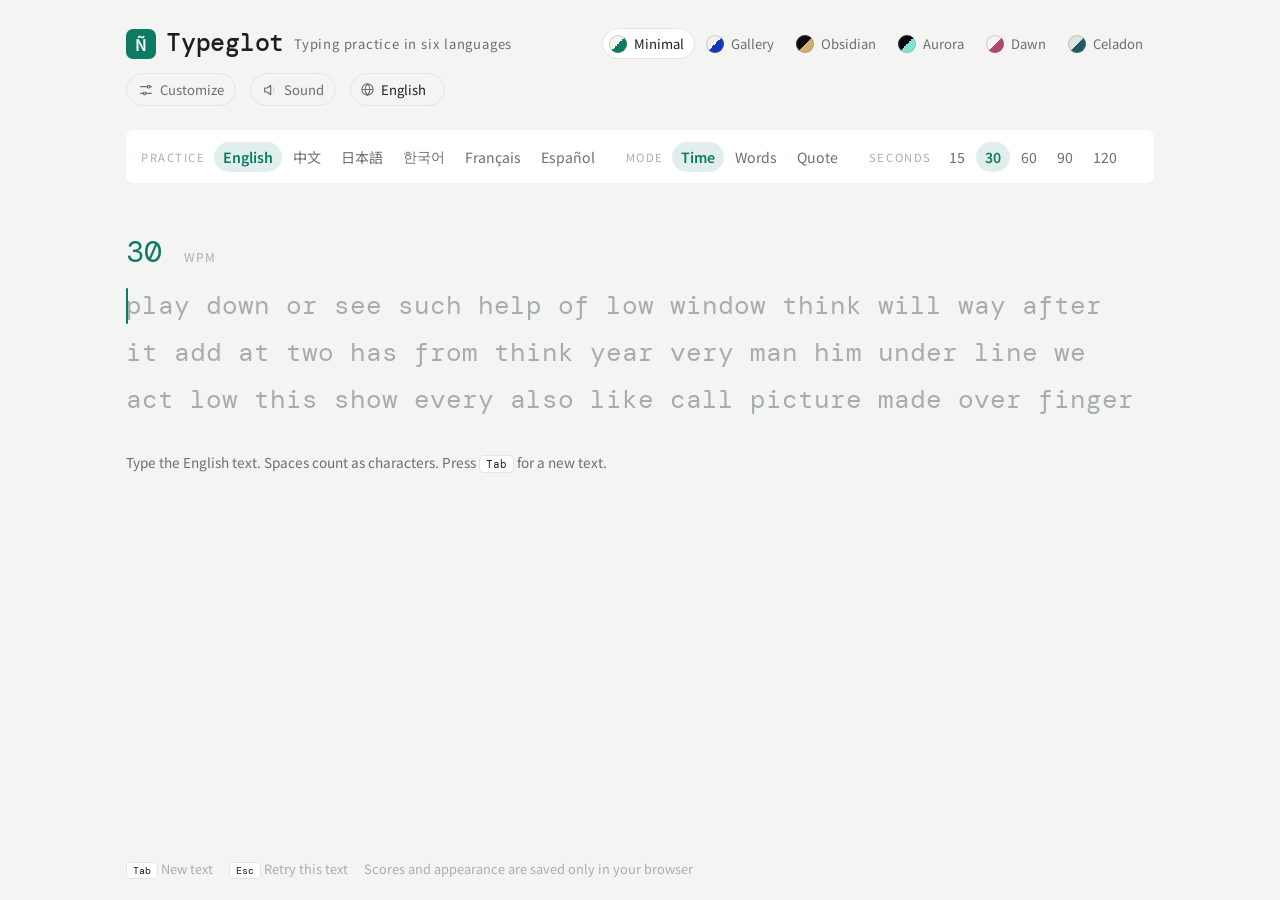
==== site/index.html @ a3495711 "Add files via upload" ====
<!doctype html>
<html lang="en">
<head>
<meta charset="utf-8">
<meta name="viewport" content="width=device-width, initial-scale=1, viewport-fit=cover">
<meta name="description" content="Typeglot: typing practice in English, Chinese (pinyin), Japanese (romaji), Korean (romanization), French and Spanish.">
<link rel="icon" href="data:image/svg+xml,%3Csvg xmlns=%27http://www.w3.org/2000/svg%27 viewBox=%270 0 32 32%27%3E%3Crect width=%2732%27 height=%2732%27 rx=%277%27 fill=%27%230d7a64%27/%3E%3Ctext x=%2716%27 y=%2722%27 font-size=%2718%27 text-anchor=%27middle%27 fill=%27white%27 font-family=%27sans-serif%27%3ET%3C/text%3E%3C/svg%3E">
<title>Typeglot</title>
<link rel="preconnect" href="https://fonts.googleapis.com">
<link rel="preconnect" href="https://fonts.gstatic.com" crossorigin>
<link rel="stylesheet" href="https://fonts.googleapis.com/css2?family=DM+Mono:wght@400;500&family=JetBrains+Mono:wght@400;500&family=IBM+Plex+Mono:wght@400;500&family=Fraunces:ital,opsz,wght@0,9..144,300..600;1,9..144,300..600&family=Instrument+Serif:ital@0;1&family=Cormorant+Garamond:ital,wght@0,400;0,500;0,600;1,400;1,500&family=Manrope:wght@400;500;600;700&family=Noto+Sans+SC:wght@400;500;700&family=Noto+Sans+JP:wght@400;500&family=Noto+Sans+KR:wght@400;500&family=Noto+Serif+SC:wght@400;600&family=Noto+Serif+JP:wght@400&family=Noto+Serif+KR:wght@400&display=swap">
<style>
/* Layout: one centered column — header, config strip, a typing stage of N lines, results replace the stage.
   Six presets (data-style) + a custom layer written as inline tokens on :root. */
:root {
  --bg:#f4f5f3; --surface:#ffffff; --fg:#1b201e; --dim:#a7aeaa; --muted:#68716d;
  --accent:#0d7a64; --accent-ink:#ffffff; --error:#d63b3b; --error-bg:rgba(214,59,59,.13); --line:#e1e4e1;
  --panel:var(--surface); --panel-border:transparent; --panel-blur:0px; --panel-radius:8px;
  --b1:#0d7a64; --b2:#7aa9ff; --b3:#ffb59a;
  --ui-cjk:"Noto Sans SC"; --ui-cjk-serif:"Noto Serif SC";
  --font-ui:var(--ui-cjk), system-ui, -apple-system, "Segoe UI", sans-serif;
  --font-display:"DM Mono", var(--ui-cjk), ui-monospace, monospace;
  --latin:"DM Mono"; --cjk-sc:"Noto Sans SC"; --cjk-jp:"Noto Sans JP"; --cjk-kr:"Noto Sans KR";
  --text-size:1.65rem; --radius:8px; --mark-radius:7px;
}
@media (prefers-color-scheme: dark) {
  :root:not([data-theme="light"]) {
    --bg:#141716; --surface:#1c201f; --fg:#e7ebe9; --dim:#4f5754; --muted:#8d9692;
    --accent:#4ed6b4; --accent-ink:#0f1513; --error:#ff6b6b; --error-bg:rgba(255,107,107,.16); --line:#2a302e;
    --b1:#4ed6b4; color-scheme: dark;
  }
}
:root[data-theme="dark"] {
  --bg:#141716; --surface:#1c201f; --fg:#e7ebe9; --dim:#4f5754; --muted:#8d9692;
  --accent:#4ed6b4; --accent-ink:#0f1513; --error:#ff6b6b; --error-bg:rgba(255,107,107,.16); --line:#2a302e;
  --b1:#4ed6b4; color-scheme: dark;
}

/* 画廊 Gallery — museum wall, editorial serif, Klein blue */
:root[data-style="gallery"] {
  --bg:#f1f1ee; --surface:#ffffff; --fg:#0f0f10; --dim:#bdbdb7; --muted:#6b6b67;
  --accent:#1335b8; --accent-ink:#ffffff; --error:#d23c2c; --error-bg:rgba(210,60,44,.1); --line:#d6d6d0;
  --panel:transparent; --panel-border:transparent; --panel-radius:0;
  --font-ui:"Manrope", var(--ui-cjk), sans-serif;
  --font-display:"Instrument Serif", "Noto Serif SC", serif;
  --latin:"Fraunces"; --cjk-sc:"Noto Serif SC"; --cjk-jp:"Noto Serif JP"; --cjk-kr:"Noto Serif KR";
  --text-size:2rem; --radius:0; --mark-radius:50%; color-scheme:light;
}
/* 曜石 Obsidian — black stone, ivory serif, champagne gold */
:root[data-style="obsidian"] {
  --bg:#0b0b0d; --surface:#141416; --fg:#efe8da; --dim:#4c4840; --muted:#9a9284;
  --accent:#cfae6e; --accent-ink:#0b0b0d; --error:#e2735e; --error-bg:rgba(226,115,94,.15); --line:#26241f;
  --panel:transparent; --panel-border:#26241f; --panel-radius:0;
  --b1:#cfae6e; --b2:#5c4a2a; --b3:#2a2620;
  --font-ui:"Manrope", var(--ui-cjk), sans-serif;
  --font-display:"Cormorant Garamond", "Noto Serif SC", serif;
  --latin:"Cormorant Garamond"; --cjk-sc:"Noto Serif SC"; --cjk-jp:"Noto Serif JP"; --cjk-kr:"Noto Serif KR";
  --text-size:2.25rem; --radius:0; --mark-radius:0; color-scheme:dark;
}
/* 极光 Aurora — night sky, drifting light, frosted glass */
:root[data-style="aurora"] {
  --bg:#060912; --surface:rgba(255,255,255,.05); --fg:#eef1fa; --dim:#3f4862; --muted:#8e98b4;
  --accent:#7fe3d1; --accent-ink:#06121a; --error:#ff7a8a; --error-bg:rgba(255,122,138,.16); --line:rgba(255,255,255,.1);
  --panel:rgba(255,255,255,.045); --panel-border:rgba(255,255,255,.09); --panel-blur:18px; --panel-radius:16px;
  --b1:#1fb5a3; --b2:#5b4fe0; --b3:#b0408a;
  --font-ui:"Manrope", var(--ui-cjk), sans-serif;
  --font-display:"Manrope", "Noto Sans SC", sans-serif;
  --latin:"JetBrains Mono";
  --radius:10px; --mark-radius:10px; color-scheme:dark;
}
/* 晨雾 Dawn — pale morning haze, soft glass, italic serif */
:root[data-style="dawn"] {
  --bg:#f4f2f7; --surface:rgba(255,255,255,.62); --fg:#26212f; --dim:#bdb5c9; --muted:#766e85;
  --accent:#b4466a; --accent-ink:#ffffff; --error:#d1432f; --error-bg:rgba(209,67,47,.12); --line:rgba(38,33,47,.1);
  --panel:rgba(255,255,255,.55); --panel-border:rgba(255,255,255,.8); --panel-blur:20px; --panel-radius:18px;
  --b1:#ffd0bd; --b2:#d9caff; --b3:#c4e4ff;
  --font-ui:"Manrope", var(--ui-cjk), sans-serif;
  --font-display:"Fraunces", "Noto Serif SC", serif;
  --latin:"DM Mono";
  --radius:12px; --mark-radius:50%; color-scheme:light;
}
/* 青瓷 Celadon — glaze green-grey, ink teal, wide-tracked serif */
:root[data-style="celadon"] {
  --bg:#dce5df; --surface:#e7eee9; --fg:#1b2a29; --dim:#98aea6; --muted:#53706a;
  --accent:#1f5961; --accent-ink:#ffffff; --error:#a8432f; --error-bg:rgba(168,67,47,.12); --line:#bdccc4;
  --panel:transparent; --panel-border:#bdccc4; --panel-radius:2px;
  --font-ui:var(--ui-cjk-serif), serif;
  --font-display:var(--ui-cjk-serif), "Noto Serif SC", serif;
  --latin:"IBM Plex Mono"; --cjk-sc:"Noto Serif SC"; --cjk-jp:"Noto Serif JP"; --cjk-kr:"Noto Serif KR";
  --radius:2px; --mark-radius:2px; color-scheme:light;
}

:root[data-ui="ja"] { --ui-cjk:"Noto Sans JP"; --ui-cjk-serif:"Noto Serif JP"; }
:root[data-ui="ko"] { --ui-cjk:"Noto Sans KR"; --ui-cjk-serif:"Noto Serif KR"; }
[hidden] { display:none !important; }
html, body { height:100%; }
body {
  margin:0; background:var(--bg); color:var(--fg); font-family:var(--font-ui); font-size:15px;
  transition:background-color .35s, color .35s;
}
:root[data-style="obsidian"] body { background:radial-gradient(ellipse 80% 50% at 50% -10%, rgba(207,174,110,.13), transparent 70%) var(--bg); }
:root[data-style="celadon"] body { background:radial-gradient(circle at 15% 0%, rgba(255,255,255,.6), transparent 45%) var(--bg); }
button, input, select, textarea { font:inherit; color:inherit; }
:focus-visible { outline:2px solid var(--accent); outline-offset:2px; }

/* ambient layer */
.fx { position:fixed; inset:0; z-index:-1; pointer-events:none; overflow:hidden; }
.fx i { position:absolute; border-radius:50%; filter:blur(90px); opacity:0; transition:opacity .6s; }
.fx .b1 { width:52vmax; height:52vmax; left:-14vmax; top:-22vmax; background:var(--b1); }
.fx .b2 { width:46vmax; height:46vmax; right:-16vmax; top:8vmax; background:var(--b2); }
.fx .b3 { width:40vmax; height:40vmax; left:22vmax; bottom:-26vmax; background:var(--b3); }
:root[data-fx~="blobs"] .fx i { opacity:.42; animation:drift 26s ease-in-out infinite alternate; }
:root[data-fx~="blobs"] .fx .b2 { animation-duration:32s; animation-direction:alternate-reverse; }
:root[data-fx~="blobs"] .fx .b3 { animation-duration:38s; }
:root[data-style="dawn"][data-fx~="blobs"] .fx i { opacity:.75; }
.fx .grain {
  position:absolute; inset:-50%; opacity:0;
  background-image:url("data:image/svg+xml;utf8,<svg xmlns='http://www.w3.org/2000/svg' width='160' height='160'><filter id='n'><feTurbulence type='fractalNoise' baseFrequency='.85' numOctaves='3' stitchTiles='stitch'/><feColorMatrix values='0 0 0 0 .5  0 0 0 0 .5  0 0 0 0 .5  0 0 0 .55 0'/></filter><rect width='100%' height='100%' filter='url(%23n)'/></svg>");
}
:root[data-fx~="grain"] .fx .grain { opacity:.14; }
@keyframes drift { to { transform:translate(8vmax, 6vmax) scale(1.12); } }

.app {
  max-width:1060px; margin:0 auto; min-height:100%;
  display:flex; flex-direction:column; gap:24px;
  padding-block:28px 22px;
  padding-left:max(16px, env(safe-area-inset-left, 0px));
  padding-right:max(16px, env(safe-area-inset-right, 0px));
  box-sizing:border-box;
}

/* header */
.top { display:flex; align-items:center; gap:14px; flex-wrap:wrap; transition:opacity .3s; }
:root[data-style="gallery"] .top { padding-bottom:18px; border-bottom:1px solid var(--fg); }
.brand { display:flex; align-items:center; gap:10px; margin-right:auto; }
.mark {
  display:inline-grid; place-items:center; width:30px; height:30px; font-size:1rem; flex:none;
  background:var(--accent); color:var(--accent-ink); border-radius:var(--mark-radius); font-family:var(--font-ui); font-weight:600;
}
:root[data-style="obsidian"] .mark, :root[data-style="celadon"] .mark { background:transparent; color:var(--accent); border:1px solid var(--accent); }
:root[data-style="aurora"] .mark { background:linear-gradient(135deg, var(--b1), var(--b2)); color:#fff; }
:root[data-style="dawn"] .mark { background:linear-gradient(135deg, #f3a58a, var(--accent)); }
.logo { font-family:var(--font-display); font-size:1.55rem; font-weight:500; letter-spacing:-.01em; line-height:1; }
:root[data-style="gallery"] .logo { font-size:2.2rem; font-style:italic; font-weight:400; letter-spacing:-.02em; }
:root[data-style="obsidian"] .logo { font-size:1.9rem; letter-spacing:.14em; text-transform:uppercase; font-weight:500; }
:root[data-style="aurora"] .logo { font-weight:700; letter-spacing:-.03em; }
:root[data-style="dawn"] .logo { font-size:1.9rem; font-style:italic; font-weight:400; }
:root[data-style="celadon"] .logo { letter-spacing:.22em; font-weight:600; font-size:1.3rem; }
.brand-sub { color:var(--muted); font-size:.82rem; letter-spacing:.06em; }

.styles { display:flex; gap:4px; flex-wrap:wrap; }
.sty {
  display:flex; align-items:center; gap:7px; padding:5px 10px 5px 6px; cursor:pointer;
  background:transparent; border:1px solid transparent; border-radius:999px; color:var(--muted); font-size:.82rem;
}
.sty:hover { color:var(--fg); }
.sty[aria-pressed="true"] { border-color:var(--line); color:var(--fg); background:var(--panel); }
.sw { width:18px; height:18px; border-radius:50%; flex:none; box-shadow:inset 0 0 0 1px rgba(128,128,128,.35); }
.icon-btn {
  display:flex; align-items:center; gap:6px; padding:6px 11px; border:1px solid var(--line);
  background:transparent; border-radius:999px; cursor:pointer; color:var(--muted); font-size:.82rem;
}
.icon-btn:hover { color:var(--fg); }
.icon-btn[aria-pressed="true"] { color:var(--accent); border-color:var(--accent); }
.ui-lang { position:relative; display:flex; align-items:center; }
.ui-lang svg { position:absolute; left:10px; width:15px; height:15px; pointer-events:none; color:var(--muted); fill:none; stroke:currentColor; stroke-width:1.7; }
.ui-lang select {
  appearance:none; -webkit-appearance:none; cursor:pointer; font-size:.82rem; color:var(--fg);
  background:transparent; border:1px solid var(--line); border-radius:999px; padding:6px 12px 6px 30px;
}
.ui-lang select:hover { border-color:var(--accent); }
.ui-lang option { background:var(--bg); color:var(--fg); }
.icon-btn svg { width:16px; height:16px; fill:none; stroke:currentColor; stroke-width:1.8; stroke-linecap:round; stroke-linejoin:round; }

/* config strip */
.config {
  display:flex; flex-wrap:wrap; gap:8px 22px; align-items:center; padding:10px 14px;
  background:var(--panel); border:1px solid var(--panel-border); border-radius:var(--panel-radius);
  -webkit-backdrop-filter:blur(var(--panel-blur)); backdrop-filter:blur(var(--panel-blur));
  transition:opacity .3s;
}
:root[data-style="gallery"] .config { padding:4px 0; }
.grp { display:flex; align-items:center; gap:2px; flex-wrap:wrap; }
.grp-l { color:var(--dim); font-size:.7rem; letter-spacing:.14em; margin-right:6px; text-transform:uppercase; }
.opt {
  background:transparent; border:0; padding:5px 9px; border-radius:999px; cursor:pointer;
  color:var(--muted); font-size:.88rem; transition:color .15s, background-color .15s;
}
.opt:hover { color:var(--fg); }
.opt[aria-pressed="true"] { color:var(--accent); font-weight:600; background:color-mix(in srgb, var(--accent) 12%, transparent); }
:root[data-style="gallery"] .opt[aria-pressed="true"], :root[data-style="obsidian"] .opt[aria-pressed="true"], :root[data-style="celadon"] .opt[aria-pressed="true"] {
  background:transparent; text-decoration:underline; text-decoration-thickness:1.5px; text-underline-offset:6px;
}
.opt.tog::before { content:"○ "; }
.opt.tog[aria-pressed="true"]::before { content:"● "; }

/* stage */
.stage { position:relative; padding-block:30px 8px; cursor:text; }
.live {
  display:flex; align-items:baseline; gap:18px; min-height:2.2rem; margin-bottom:16px;
  font-family:var(--font-display); font-variant-numeric:tabular-nums;
}
.live-main { font-size:1.9rem; color:var(--accent); line-height:1; }
:root[data-style="gallery"] .live-main, :root[data-style="dawn"] .live-main { font-size:2.6rem; font-style:italic; }
:root[data-style="obsidian"] .live-main { font-size:2.6rem; }
.live-speed { color:var(--muted); font-size:1rem; font-family:var(--font-ui); }
.live-unit { color:var(--dim); font-size:.75rem; margin-left:4px; letter-spacing:.08em; }
.words {
  position:relative; overflow:hidden; font-size:var(--text-size); line-height:1.35;
  font-family:var(--latin), var(--cjk-sc), ui-monospace, monospace;
  transition:filter .25s, opacity .25s;
}
.inner {
  position:relative; display:flex; flex-wrap:wrap; align-items:flex-end; row-gap:.42em;
  transition:transform .22s ease;
}
:root[data-align="center"] .inner { justify-content:center; }
.w { display:inline-flex; flex-direction:column; align-items:flex-start; }
.hint {
  font-size:.56em; line-height:1.35; color:var(--muted); font-family:var(--cjk-sc), sans-serif;
  white-space:nowrap; padding-left:.08em; padding-right:.4em; letter-spacing:.02em;
}
.words[data-lang="ja"] .hint { font-family:var(--cjk-jp), sans-serif; }
.words[data-lang="ko"] .hint { font-family:var(--cjk-kr), sans-serif; }
:root[data-style="obsidian"] .hint { font-size:.46em; }
.cs { display:flex; }
.c { white-space:pre; color:var(--dim); transition:color .07s; }
.c.ok { color:var(--fg); }
.c.bad { color:var(--error); text-decoration:underline; text-decoration-thickness:2px; text-underline-offset:.18em; }
.c.sp.bad { background:var(--error-bg); }
:root[data-style="aurora"] .c.ok { text-shadow:0 0 14px rgba(127,227,209,.25); }

.caret {
  position:absolute; left:0; top:0; width:2px; height:var(--ch, 1.3em); background:var(--accent);
  border-radius:1px; pointer-events:none; z-index:2;
  transition:left .09s cubic-bezier(.3,.7,.4,1), top .09s cubic-bezier(.3,.7,.4,1);
}
:root[data-smooth="off"] .caret { transition:none; }
:root[data-caret="block"] .caret { width:var(--cw, .6em); opacity:.3; border-radius:3px; }
:root[data-caret="underline"] .caret { width:var(--cw, .6em); height:2px; margin-top:calc(var(--ch, 1.3em) - 1px); }
:root[data-caret="none"] .caret { visibility:hidden; }
:root[data-style="aurora"] .caret { box-shadow:0 0 12px var(--accent); }
.caret.idle { animation:blink 1.05s step-end infinite; }
@keyframes blink { 50% { opacity:0; } }

.comp {
  position:absolute; z-index:5; padding:3px 9px; font-size:1rem; white-space:nowrap;
  background:var(--fg); color:var(--bg); border-radius:6px; pointer-events:none; transform:translateY(-100%);
}
#ta {
  position:absolute; left:0; top:0; width:3em; height:1.6em; opacity:0; padding:0; border:0;
  resize:none; overflow:hidden; color:transparent; background:transparent; caret-color:transparent;
  font-size:16px; z-index:-1;
}
.focus-hint {
  position:absolute; inset:0; display:grid; place-items:center; pointer-events:none;
  color:var(--fg); font-size:1rem; letter-spacing:.06em; opacity:0; transition:opacity .2s;
}
.stage:not(.focused) .focus-hint { opacity:1; }
.stage:not(.focused) .words { filter:blur(5px); opacity:.5; }
.stage:not(.focused) .caret { opacity:0; }

.tip { color:var(--muted); font-size:.85rem; margin:0; line-height:1.6; max-width:65ch; }
.tip.warn { color:var(--error); }
kbd {
  font-family:"DM Mono", ui-monospace, monospace; font-size:.78em; padding:1px 6px; border-radius:4px;
  background:var(--surface); border:1px solid var(--line); color:var(--fg);
}

/* results */
.results { display:flex; flex-direction:column; gap:24px; padding-block:6px; }
.res-head { display:flex; flex-wrap:wrap; gap:14px 48px; align-items:flex-end; }
.big { display:flex; flex-direction:column; gap:4px; }
.big .lbl { color:var(--muted); font-size:.74rem; letter-spacing:.14em; text-transform:uppercase; }
.big .num { font-family:var(--font-display); font-size:3.8rem; line-height:1; color:var(--accent); font-variant-numeric:tabular-nums; }
:root[data-style="gallery"] .big .num, :root[data-style="dawn"] .big .num { font-size:5rem; font-style:italic; font-weight:400; }
:root[data-style="obsidian"] .big .num { font-size:5rem; font-weight:500; }
:root[data-style="aurora"] .big .num { font-weight:700; letter-spacing:-.04em; background:linear-gradient(120deg, var(--accent), #a9a2ff); -webkit-background-clip:text; background-clip:text; color:transparent; }
.big .num.sec { color:var(--fg); background:none; }
.badge { align-self:center; padding:4px 12px; border-radius:999px; font-size:.8rem; background:var(--accent); color:var(--accent-ink); }
.chart { width:100%; overflow-x:auto; }
.chart svg { display:block; width:100%; min-width:420px; height:auto; }
.chart .gl { stroke:var(--line); stroke-width:1; }
.chart .ax { fill:var(--muted); font-size:11px; font-family:"DM Mono", ui-monospace, monospace; }
.chart .l-sp { fill:none; stroke:var(--accent); stroke-width:2.5; stroke-linejoin:round; stroke-linecap:round; }
.chart .a-sp { fill:var(--accent); opacity:.1; stroke:none; }
.chart .l-raw { fill:none; stroke:var(--muted); stroke-width:1.5; stroke-dasharray:4 4; opacity:.7; }
.chart .er { fill:var(--error); stroke:var(--bg); stroke-width:1.5; }
.chart .end { fill:var(--accent); stroke:var(--bg); stroke-width:2; }
.legend { display:flex; gap:18px; color:var(--muted); font-size:.78rem; flex-wrap:wrap; margin-top:6px; }
.legend i { display:inline-block; width:14px; height:3px; vertical-align:middle; margin-right:6px; background:var(--accent); }
.legend i.raw { background:repeating-linear-gradient(90deg, var(--muted) 0 4px, transparent 4px 7px); }
.legend i.er { width:8px; height:8px; border-radius:50%; background:var(--error); }
.res-grid { display:grid; grid-template-columns:repeat(auto-fit, minmax(130px, 1fr)); gap:16px; margin:0; }
.res-grid div { display:flex; flex-direction:column; gap:3px; }
.res-grid dt { color:var(--muted); font-size:.74rem; letter-spacing:.08em; }
.res-grid dd { margin:0; font-family:var(--font-display); font-size:1.45rem; font-variant-numeric:tabular-nums; }
.res-actions { display:flex; gap:10px; flex-wrap:wrap; }
.btn {
  padding:9px 18px; border-radius:999px; border:1px solid var(--accent); cursor:pointer;
  background:var(--accent); color:var(--accent-ink); font-size:.9rem;
}
:root[data-style="gallery"] .btn, :root[data-style="obsidian"] .btn, :root[data-style="celadon"] .btn { border-radius:0; }
.btn.ghost { background:transparent; color:var(--accent); }

.keys { margin-top:auto; color:var(--dim); font-size:.8rem; display:flex; gap:16px; flex-wrap:wrap; }
body.typing .top, body.typing .config, body.typing .tip:not(.warn), body.typing .keys { opacity:.1; }

/* customizer drawer */
.drawer {
  position:fixed; top:0; right:0; bottom:0; z-index:40; width:min(380px, 100%); box-sizing:border-box;
  background:var(--bg); border-left:1px solid var(--line); box-shadow:-24px 0 60px rgba(0,0,0,.12);
  overflow-y:auto; display:flex; flex-direction:column; gap:22px;
  padding:calc(20px + env(safe-area-inset-top, 0px)) max(20px, env(safe-area-inset-right, 0px)) calc(24px + env(safe-area-inset-bottom, 0px)) 22px;
}
.dr-head { display:flex; align-items:center; justify-content:space-between; gap:12px; }
.dr-head h2 { margin:0; font-family:var(--font-display); font-size:1.35rem; font-weight:500; }
.dr-sec { display:flex; flex-direction:column; gap:10px; }
.dr-sec > h3 { margin:0; font-size:.7rem; letter-spacing:.16em; color:var(--muted); font-weight:600; text-transform:uppercase; }
.row { display:flex; align-items:center; justify-content:space-between; gap:12px; font-size:.88rem; }
.row label, .row > span { color:var(--fg); }
.colors { display:grid; grid-template-columns:repeat(5, 1fr); gap:8px; }
.colors label { display:flex; flex-direction:column; align-items:center; gap:5px; font-size:.72rem; color:var(--muted); cursor:pointer; }
.colors input[type="color"] {
  width:44px; height:44px; padding:0; border:1px solid var(--line); border-radius:50%; background:none; cursor:pointer; overflow:hidden;
}
.colors input[type="color"]::-webkit-color-swatch-wrapper { padding:0; }
.colors input[type="color"]::-webkit-color-swatch { border:0; border-radius:50%; }
.colors input[type="color"]::-moz-color-swatch { border:0; border-radius:50%; }
.seg { display:flex; border:1px solid var(--line); border-radius:999px; padding:2px; gap:2px; flex-wrap:wrap; }
.seg button { border:0; background:transparent; padding:5px 11px; border-radius:999px; cursor:pointer; color:var(--muted); font-size:.8rem; }
.seg button[aria-pressed="true"] { background:var(--accent); color:var(--accent-ink); }
.drawer select, .drawer input[type="text"] {
  background:var(--surface); border:1px solid var(--line); border-radius:8px; padding:7px 10px; font-size:.86rem; min-width:0;
}
.drawer select { max-width:200px; }
.drawer input[type="range"] { accent-color:var(--accent); width:160px; }
.code-row { display:flex; gap:8px; }
.code-row input { flex:1; }
.mini { border:1px solid var(--line); background:transparent; border-radius:8px; padding:7px 12px; cursor:pointer; font-size:.82rem; white-space:nowrap; }
.mini:hover { border-color:var(--accent); color:var(--accent); }
.note { color:var(--muted); font-size:.78rem; line-height:1.55; margin:0; }
.note.ok { color:var(--accent); }
.note.err { color:var(--error); }

@media (max-width:1020px) {
  .brand-sub { display:none; }
}
@media (max-width:640px) {
  :root { --text-size:1.3rem; }
  .icon-btn span { display:none; }
  .app { gap:16px; padding-block:18px; }
  .config { gap:6px 12px; padding:8px 10px; }
  .big .num { font-size:2.8rem !important; }
  .brand-sub { display:none; }
  .sty span.nm { display:none; }
  .drawer { width:100%; border-left:0; }
}
@media (prefers-reduced-motion: reduce) {
  *, *::before, *::after { transition:none !important; animation:none !important; }
}
</style>
</head>
<body>

<div class="fx" aria-hidden="true"><i class="b1"></i><i class="b2"></i><i class="b3"></i><div class="grain"></div></div>
<div class="app">
  <header class="top">
    <div class="brand">
      <span class="mark" id="mark" aria-hidden="true">字</span>
      <span class="logo">Typeglot</span>
      <span class="brand-sub" data-i18n="brandSub"></span>
    </div>
    <div class="styles" id="styles" role="group" data-i18n-aria="stylesLabel"></div>
    <button class="icon-btn" id="customBtn" type="button" aria-expanded="false" data-i18n-title="drTitle">
      <svg viewBox="0 0 24 24"><path d="M4 7h10M18 7h2M4 17h4M12 17h8"/><circle cx="16" cy="7" r="2"/><circle cx="10" cy="17" r="2"/></svg>
      <span data-i18n="custom"></span>
    </button>
    <button class="icon-btn" id="soundBtn" type="button" aria-pressed="false" data-i18n-title="soundTitle">
      <svg viewBox="0 0 24 24"><path d="M4 9v6h4l5 4V5L8 9H4z"/><path id="soundWave" d="M16.5 8.5a5 5 0 0 1 0 7"/></svg>
      <span data-i18n="sound"></span>
    </button>
    <label class="ui-lang" data-i18n-title="uiLang">
      <svg viewBox="0 0 24 24"><circle cx="12" cy="12" r="9"/><path d="M3 12h18M12 3c2.5 2.6 3.8 5.6 3.8 9s-1.3 6.4-3.8 9c-2.5-2.6-3.8-5.6-3.8-9S9.5 5.6 12 3z"/></svg>
      <select id="uiLang" data-i18n-aria="uiLang"></select>
    </label>
  </header>

  <nav class="config" id="config" data-i18n-aria="setupAria"></nav>

  <main class="stage" id="stage">
    <div class="live" aria-live="off">
      <span class="live-main" id="liveMain">30</span>
      <span class="live-speed" id="liveSpeed"></span>
    </div>
    <div class="words" id="words">
      <div class="inner" id="inner"></div>
    </div>
    <div class="comp" id="comp" hidden></div>
    <textarea id="ta" data-i18n-aria="typeHere" autocomplete="off" autocapitalize="off" autocorrect="off" spellcheck="false"></textarea>
    <div class="focus-hint" id="focusHint" data-i18n="focusHint"></div>
  </main>

  <p class="tip" id="tip"></p>

  <section class="results" id="results" hidden data-i18n-aria="resultsAria">
    <div class="res-head">
      <div class="big"><span class="lbl" id="rUnit">WPM</span><span class="num" id="rSpeed">0</span></div>
      <div class="big"><span class="lbl" data-i18n="accuracy"></span><span class="num sec" id="rAcc">0%</span></div>
      <span class="badge" id="rBadge" hidden data-i18n="newRecord"></span>
    </div>
    <div>
      <div class="chart" id="chart"></div>
      <div class="legend"><span><i></i><span data-i18n="lgSpeed"></span></span><span><i class="raw"></i><span data-i18n="lgRaw"></span></span><span><i class="er"></i><span data-i18n="lgErr"></span></span></div>
    </div>
    <dl class="res-grid">
      <div><dt data-i18n="raw"></dt><dd id="rRaw">0</dd></div>
      <div id="rScriptWrap" hidden><dt data-i18n="script"></dt><dd id="rScript">0</dd></div>
      <div><dt data-i18n="chars"></dt><dd id="rChars">0 / 0</dd></div>
      <div><dt data-i18n="cons"></dt><dd id="rCons">0%</dd></div>
      <div><dt data-i18n="timeUsed"></dt><dd id="rTime">0s</dd></div>
      <div><dt data-i18n="best"></dt><dd id="rBest">—</dd></div>
      <div><dt data-i18n="setup"></dt><dd id="rCfg" style="font-size:1rem">—</dd></div>
    </dl>
    <div class="res-actions">
      <button class="btn" id="nextBtn" type="button" data-i18n="next"></button>
      <button class="btn ghost" id="againBtn" type="button" data-i18n="again"></button>
    </div>
  </section>

  <footer class="keys">
    <span><kbd>Tab</kbd> <span data-i18n="next"></span></span>
    <span><kbd>Esc</kbd> <span data-i18n="again"></span></span>
    <span data-i18n="local"></span>
  </footer>
</div>

<aside class="drawer" id="drawer" hidden data-i18n-aria="drTitle">
  <div class="dr-head">
    <h2 data-i18n="drTitle"></h2>
    <button class="mini" id="drClose" type="button" data-i18n="done"></button>
  </div>
  <p class="note" data-i18n="drNote"></p>

  <div class="dr-sec">
    <h3 data-i18n="start"></h3>
    <div class="row"><label for="cBase" data-i18n="basePreset"></label><select id="cBase"></select></div>
  </div>

  <div class="dr-sec">
    <h3 data-i18n="colors"></h3>
    <div class="colors">
      <label><span data-i18n="colBg"></span><input type="color" id="col-bg"></label>
      <label><span data-i18n="colFg"></span><input type="color" id="col-fg"></label>
      <label><span data-i18n="colDim"></span><input type="color" id="col-dim"></label>
      <label><span data-i18n="colAccent"></span><input type="color" id="col-accent"></label>
      <label><span data-i18n="colError"></span><input type="color" id="col-error"></label>
    </div>
  </div>

  <div class="dr-sec">
    <h3 data-i18n="text"></h3>
    <div class="row"><label for="cFont" data-i18n="font"></label><select id="cFont"></select></div>
    <div class="row"><label for="cSize"><span data-i18n="size"></span> <span id="cSizeV"></span></label><input type="range" id="cSize" min="18" max="48" step="1"></div>
    <div class="row"><span data-i18n="align"></span><div class="seg" id="cAlign"></div></div>
    <div class="row"><span data-i18n="lines"></span><div class="seg" id="cLines"></div></div>
  </div>

  <div class="dr-sec">
    <h3 data-i18n="caret"></h3>
    <div class="row"><span data-i18n="shape"></span><div class="seg" id="cCaret"></div></div>
    <div class="row"><span data-i18n="smooth"></span><div class="seg" id="cSmooth"></div></div>
  </div>

  <div class="dr-sec">
    <h3 data-i18n="ambience"></h3>
    <div class="row"><span data-i18n="fx"></span><div class="seg" id="cFx"></div></div>
  </div>

  <div class="dr-sec">
    <h3 data-i18n="share"></h3>
    <div class="code-row"><input type="text" id="cCode" readonly data-i18n-aria="share"><button class="mini" id="cCopy" type="button" data-i18n="copy"></button></div>
    <div class="code-row"><input type="text" id="cImport" data-i18n-ph="importPh" data-i18n-aria="importPh"><button class="mini" id="cApply" type="button" data-i18n="import"></button></div>
    <p class="note" id="cMsg"></p>
  </div>

  <div class="dr-sec">
    <button class="mini" id="cReset" type="button" data-i18n="reset"></button>
  </div>
</aside>

<script>
(() => {
'use strict';
const $ = s => document.querySelector(s);
const store = {
  get(k, d) { try { const v = localStorage.getItem(k); return v ? JSON.parse(v) : d; } catch (e) { return d; } },
  set(k, v) { try { localStorage.setItem(k, JSON.stringify(v)); } catch (e) {} }
};

/* ---------------- word & sentence data ---------------- */
const EN = "the be of and a to in have it you that he was for on are with as his they at one this from or had by not but what some we can out other were all there when up use your how said an each she which do their time if will way about many then them write would like so these her long make thing see him two has look more day could go come did number sound no most people my over know water than call first who may down side been now find any new work part take get place made live where after back little only round man year came show every good me give our under name very through just form sentence great think say help low line differ turn cause much mean before move right boy old too same tell does set three want air well also play small end put home read hand port large spell add even land here must big high such follow act why ask men change went light kind off need house picture try us again animal point mother world near build self earth father keyboard finger quiet river window garden".split(' ');
const EN_Q = [
  "The quick brown fox jumps over the lazy dog.",
  "A journey of a thousand miles begins with a single step.",
  "Small daily habits build the skills that last a lifetime.",
  "Keep your eyes on the screen and let your fingers find the way home.",
  "Every key you press is a small vote for the typist you want to become.",
  "Actions speak louder than words, but typing needs both.",
  "Where there is a will, there is a way.",
  "Slow is smooth, and smooth becomes fast.",
  "Fortune favors the bold and the well prepared.",
  "Practice does not make perfect; it makes progress."
];
const FR = "le la de et un une être avoir que pour dans ce il qui ne sur se pas plus pouvoir par je avec tout faire son mettre autre on mais nous comme ou si leur dire elle devoir avant deux même prendre aussi celui donner bien où fois vous encore nouveau aller cela entre premier vouloir déjà grand mon moins aucun lui temps très savoir falloir voir quelque sans raison notre dont non monde jour demander alors après trouver personne rendre part dernier venir pendant passer peu suivre chose croire parler toujours homme femme enfant maison école eau pain ville rue livre musique soleil été hiver café fenêtre forêt rêve tête main âge château fête garçon français leçon là élève clavier étoile matin soir".split(' ');
const FR_Q = [
  "Petit à petit, l'oiseau fait son nid.",
  "Après la pluie, le beau temps.",
  "Il n'y a pas de rose sans épines.",
  "Rien ne sert de courir ; il faut partir à point.",
  "Qui vivra verra.",
  "Le temps est un grand maître, dit-on.",
  "Chaque jour, un peu de pratique rend les doigts plus légers.",
  "La nuit porte conseil, et le matin apporte la réponse.",
  "Vouloir, c'est pouvoir."
];
const ES = "de la que el en y a los se del las un por con no una su para es al lo como más o pero sus le ha me si sin sobre este ya entre cuando todo esta ser son dos también fue había era muy años hasta desde está mi porque qué sólo han yo hay vez puede todos así nos ni parte tiene él uno donde bien tiempo mismo ese ahora cada vida otro después te otros aunque esa eso hace otra tan durante siempre día tanto ella tres sí dijo gran país según menos mundo año antes niño mañana corazón canción jardín música árbol lápiz pequeño señor fácil café ciudad camino familia trabajo agua noche amigo libro teclado montaña ventana".split(' ');
const ES_Q = [
  "Poco a poco se va lejos.",
  "No hay mal que por bien no venga.",
  "Más vale tarde que nunca.",
  "Caminante, no hay camino, se hace camino al andar.",
  "En un lugar de la Mancha, de cuyo nombre no quiero acordarme.",
  "Cada día un poco de práctica hace que los dedos vuelen.",
  "¿Dónde está la biblioteca? ¡Está al lado del café!",
  "El que madruga encuentra el camino despejado.",
  "Querer es poder."
];
const KO = "사람 saram|시간 sigan|우리 uri|하나 hana|생각 saenggak|문제 munje|사회 sahoe|세계 segye|정도 jeongdo|경우 gyeongu|이야기 iyagi|아이 ai|나라 nara|학교 hakgyo|친구 chingu|가족 gajok|마음 maeum|사랑 sarang|오늘 oneul|내일 naeil|어제 eoje|아침 achim|저녁 jeonyeok|밤 bam|하늘 haneul|바다 bada|산 san|강 gang|꽃 kkot|나무 namu|바람 baram|비 bi|눈 nun|봄 bom|여름 yeoreum|가을 gaeul|겨울 gyeoul|음식 eumsik|커피 keopi|우유 uyu|사과 sagwa|바나나 banana|김치 gimchi|밥 bap|물 mul|집 jip|방 bang|문 mun|창문 changmun|책 chaek|컴퓨터 keompyuteo|전화 jeonhwa|음악 eumak|영화 yeonghwa|노래 norae|여행 yeohaeng|공부 gongbu|운동 undong|일 il|회사 hoesa|선생님 seonsaengnim|학생 haksaeng|의사 uisa|도시 dosi|시장 sijang|거리 geori|버스 beoseu|지하철 jihacheol|자동차 jadongcha|비행기 bihaenggi|길 gil|행복 haengbok|희망 huimang|꿈 kkum|기억 gieok|이름 ireum|얼굴 eolgul|손 son|발 bal|눈물 nunmul|웃음 useum|목소리 moksori|서울 seoul|부산 busan|한글 hangeul|키보드 kibodeu|연습 yeonseup|빠르게 ppareuge|천천히 cheoncheonhi|정확하게 jeonghwakage|아름다운 areumdaun|좋아요 joayo|감사합니다 gamsahamnida|안녕하세요 annyeonghaseyo|괜찮아요 gwaenchanayo|맛있다 masitda|즐겁다 jeulgeopda|쓰다 sseuda|걷다 geotda|달리다 dallida"
  .split('|').map(x => { const [t, r] = x.split(' '); return { t, r }; });
const KO_Q = [
  "천|cheon 리|ri 길도|gildo 한|han 걸음부터.|georeumbuteo.",
  "시작이|sijagi 반이다.|banida.",
  "백지장도|baekjijangdo 맞들면|matdeulmyeon 낫다.|natda.",
  "낮말은|nanmareun 새가|saega 듣고|deutgo 밤말은|bammareun 쥐가|jwiga 듣는다.|deunneunda.",
  "가는|ganeun 말이|mari 고와야|gowaya 오는|oneun 말이|mari 곱다.|gopda.",
  "매일|maeil 조금씩|jogeumssik 연습하면|yeonseupamyeon 손가락이|songaragi 저절로|jeojeollo 길을|gireul 찾는다.|channeunda.",
  "오늘|oneul 하루도|harudo 즐겁고|jeulgeopgo 행복하게|haengbokage 보내세요.|bonaeseyo.",
  "고생|gosaeng 끝에|kkeute 낙이|nagi 온다.|onda.",
  "티끌|tikkeul 모아|moa 태산.|taesan."
];
const ZH = "你好 nihao|世界 shijie|我们 women|他们 tamen|时间 shijian|朋友 pengyou|学习 xuexi|工作 gongzuo|生活 shenghuo|中国 zhongguo|今天 jintian|明天 mingtian|昨天 zuotian|早上 zaoshang|晚上 wanshang|喜欢 xihuan|知道 zhidao|觉得 juede|可以 keyi|因为 yinwei|所以 suoyi|但是 danshi|如果 ruguo|已经 yijing|现在 xianzai|以后 yihou|开始 kaishi|问题 wenti|东西 dongxi|地方 difang|电脑 diannao|手机 shouji|键盘 jianpan|打字 dazi|练习 lianxi|速度 sudu|准确 zhunque|音乐 yinyue|电影 dianying|学校 xuexiao|老师 laoshi|学生 xuesheng|家人 jiaren|妈妈 mama|爸爸 baba|孩子 haizi|城市 chengshi|天气 tianqi|太阳 taiyang|月亮 yueliang|星星 xingxing|春天 chuntian|夏天 xiatian|秋天 qiutian|冬天 dongtian|花园 huayuan|山水 shanshui|河流 heliu|大海 dahai|森林 senlin|咖啡 kafei|米饭 mifan|面条 miantiao|水果 shuiguo|苹果 pingguo|西瓜 xigua|茶叶 chaye|旅行 lvxing|火车 huoche|飞机 feiji|汽车 qiche|自行车 zixingche|公园 gongyuan|医院 yiyuan|银行 yinhang|商店 shangdian|房间 fangjian|窗户 chuanghu|桌子 zhuozi|椅子 yizi|衣服 yifu|颜色 yanse|红色 hongse|蓝色 lanse|绿色 lvse|快乐 kuaile|幸福 xingfu|希望 xiwang|梦想 mengxiang|努力 nuli|认真 renzhen|安静 anjing|漂亮 piaoliang|聪明 congming|简单 jiandan|重要 zhongyao|方便 fangbian|健康 jiankang|运动 yundong|跑步 paobu|游泳 youyong|唱歌 changge|跳舞 tiaowu|画画 huahua|写字 xiezi|读书 dushu|思考 sikao|发展 fazhan|文化 wenhua|历史 lishi|科学 kexue|技术 jishu|网络 wangluo|信息 xinxi|语言 yuyan|汉字 hanzi|文章 wenzhang|故事 gushi|声音 shengyin|风景 fengjing|未来 weilai"
  .split('|').map(x => { const [t, r] = x.split(' '); return { t, r }; });
const ZH_Q = [
  "床前|chuangqian 明月光，|mingyueguang, 疑是|yishi 地上霜。|dishangshuang. 举头|jutou 望明月，|wangmingyue, 低头|ditou 思故乡。|siguxiang.",
  "千里之行，|qianlizhixing, 始于|shiyu 足下。|zuxia.",
  "学而不思|xueerbusi 则罔，|zewang, 思而不学|sierbuxue 则殆。|zedai.",
  "海内|hainei 存知己，|cunzhiji, 天涯|tianya 若比邻。|ruobilin.",
  "欲穷|yuqiong 千里目，|qianlimu, 更上|gengshang 一层楼。|yicenglou.",
  "春眠|chunmian 不觉晓，|bujuexiao, 处处|chuchu 闻啼鸟。|wentiniao. 夜来|yelai 风雨声，|fengyusheng, 花落|hualuo 知多少。|zhiduoshao.",
  "读书|dushu 破万卷，|powanjuan, 下笔|xiabi 如有神。|ruyoushen.",
  "宝剑锋|baojianfeng 从磨砺出，|congmolichu, 梅花香|meihuaxiang 自苦寒来。|zikuhanlai.",
  "每天|meitian 进步|jinbu 一点点，|yidiandian, 坚持|jianchi 下去|xiaqu 就会|jiuhui 看见|kanjian 改变。|gaibian.",
  "手指|shouzhi 记住了|jizhule 键盘，|jianpan, 心思|xinsi 就能|jiuneng 跟上|gengshang 文字。|wenzi."
];
const JA = "日本,にほん,nihon|今日,きょう,kyou|明日,あした,ashita|昨日,きのう,kinou|時間,じかん,jikan|友達,ともだち,tomodachi|学校,がっこう,gakkou|先生,せんせい,sensei|学生,がくせい,gakusei|仕事,しごと,shigoto|会社,かいしゃ,kaisha|電車,でんしゃ,densha|電話,でんわ,denwa|天気,てんき,tenki|雨,あめ,ame|雪,ゆき,yuki|空,そら,sora|海,うみ,umi|山,やま,yama|川,かわ,kawa|花,はな,hana|桜,さくら,sakura|春,はる,haru|夏,なつ,natsu|秋,あき,aki|冬,ふゆ,fuyu|朝,あさ,asa|夜,よる,yoru|猫,ねこ,neko|犬,いぬ,inu|水,みず,mizu|お茶,おちゃ,ocha|ご飯,ごはん,gohan|寿司,すし,sushi|家族,かぞく,kazoku|名前,なまえ,namae|言葉,ことば,kotoba|音楽,おんがく,ongaku|映画,えいが,eiga|写真,しゃしん,shashin|旅行,りょこう,ryokou|料理,りょうり,ryouri|勉強,べんきょう,benkyou|練習,れんしゅう,renshuu|新しい,あたらしい,atarashii|美しい,うつくしい,utsukushii|楽しい,たのしい,tanoshii|優しい,やさしい,yasashii|大きい,おおきい,ookii|小さい,ちいさい,chiisai|静か,しずか,shizuka|元気,げんき,genki|大切,たいせつ,taisetsu|本当,ほんとう,hontou|世界,せかい,sekai|未来,みらい,mirai|気持ち,きもち,kimochi|心,こころ,kokoro|夢,ゆめ,yume|道,みち,michi|町,まち,machi|駅,えき,eki|部屋,へや,heya|窓,まど,mado|本,ほん,hon|手紙,てがみ,tegami|時計,とけい,tokei|自転車,じてんしゃ,jitensha|東京,とうきょう,toukyou|大阪,おおさか,oosaka|ありがとう,ありがとう,arigatou|おはよう,おはよう,ohayou|すみません,すみません,sumimasen|キーボード,きーぼーど,ki-bo-do|コーヒー,こーひー,ko-hi-|パン,ぱん,pan|歩く,あるく,aruku|走る,はしる,hashiru|書く,かく,kaku|読む,よむ,yomu|話す,はなす,hanasu|聞く,きく,kiku|見る,みる,miru|食べる,たべる,taberu|飲む,のむ,nomu|行く,いく,iku|来る,くる,kuru|思う,おもう,omou|待つ,まつ,matsu|始める,はじめる,hajimeru"
  .split('|').map(x => { const [t, k, r] = x.split(','); return { t, k, r }; });
const JA_Q = [
  "千里の道も|senrinomichimo 一歩から。|ippokara.",
  "継続は|keizokuwa 力なり。|chikaranari.",
  "七転び|nanakorobi 八起き。|yaoki.",
  "急がば|isogaba 回れ。|maware.",
  "石の上にも|ishinouenimo 三年。|sannen.",
  "毎日|mainichi 少しずつ|sukoshizutsu 練習すれば、|renshuusureba, 指は|yubiwa 自然に|shizenni 覚えていきます。|oboeteikimasu.",
  "雨上がりの|ameagarino 空に、|sorani, きれいな|kireina 虹が|nijiga かかっていた。|kakatteita.",
  "古池や|furuikeya 蛙飛び込む|kawazutobikomu 水の音|mizunooto",
  "今日も|kyoumo 一日、|ichinichi, 楽しく|tanoshiku 過ごしましょう。|sugoshimashou."
];

/* ---------------- interface translations ----------------
   Each entry: [中文, English, 日本語, 한국어, Français, Español] */
const UI_LANGS = [['zh', '中文'], ['en', 'English'], ['ja', '日本語'], ['ko', '한국어'], ['fr', 'Français'], ['es', 'Español']];
const UI_HTML_LANG = { zh:'zh-CN', en:'en', ja:'ja', ko:'ko', fr:'fr', es:'es' };
const I18N = {
  brandSub:   ['六种语言的打字练习', 'Typing practice in six languages', '6か国語のタイピング練習', '6개 언어 타자 연습', 'Dactylographie en six langues', 'Mecanografía en seis idiomas'],
  custom:     ['自定义', 'Customize', 'カスタマイズ', '사용자 설정', 'Personnaliser', 'Personalizar'],
  customName: ['自定义', 'Custom', 'カスタム', '사용자', 'Perso', 'Personal'],
  sound:      ['音效', 'Sound', '効果音', '효과음', 'Son', 'Sonido'],
  soundTitle: ['按键音效', 'Key sounds', 'キー音', '키 소리', 'Sons des touches', 'Sonido de teclas'],
  uiLang:     ['界面语言', 'Interface language', '表示言語', '화면 언어', "Langue de l'interface", 'Idioma de la interfaz'],
  stylesLabel:['风格预设', 'Style presets', 'スタイル', '스타일', 'Styles', 'Estilos'],
  setupAria:  ['练习设置', 'Practice settings', '練習の設定', '연습 설정', "Réglages d'entraînement", 'Ajustes de práctica'],
  resultsAria:['本次成绩', 'Your result', '今回の結果', '이번 결과', 'Votre résultat', 'Tu resultado'],
  practice:   ['练习语言', 'Practice', '練習言語', '연습 언어', 'Langue', 'Idioma'],
  mode:       ['模式', 'Mode', 'モード', '모드', 'Mode', 'Modo'],
  mTime:      ['限时', 'Time', '時間', '시간', 'Temps', 'Tiempo'],
  mWords:     ['词数', 'Words', '単語数', '단어 수', 'Mots', 'Palabras'],
  mQuote:     ['句子', 'Quote', '名言', '문장', 'Citation', 'Frase'],
  secs:       ['秒', 'Seconds', '秒', '초', 'Secondes', 'Segundos'],
  count:      ['数量', 'Count', '数', '개수', 'Nombre', 'Cantidad'],
  options:    ['选项', 'Options', 'オプション', '옵션', 'Options', 'Opciones'],
  fold:       ['忽略重音', 'Ignore accents', 'アクセント無視', '악센트 무시', 'Ignorer les accents', 'Ignorar acentos'],
  focusHint:  ['点击这里，或直接按任意键开始', 'Click here or press any key to start', 'ここをクリックするか、任意のキーで開始', '여기를 클릭하거나 아무 키나 눌러 시작하세요', 'Cliquez ici ou appuyez sur une touche pour commencer', 'Haz clic aquí o pulsa cualquier tecla para empezar'],
  typeHere:   ['在这里输入', 'Type here', 'ここに入力', '여기에 입력', 'Tapez ici', 'Escribe aquí'],
  accuracy:   ['准确率', 'Accuracy', '正確率', '정확도', 'Précision', 'Precisión'],
  newRecord:  ['新纪录', 'New best', '自己ベスト', '신기록', 'Nouveau record', 'Nuevo récord'],
  lgSpeed:    ['累计速度', 'Overall speed', '累計速度', '누적 속도', 'Vitesse cumulée', 'Velocidad acumulada'],
  lgRaw:      ['每秒原始速度', 'Raw speed each second', '毎秒の生の速度', '초당 원시 속도', 'Vitesse brute par seconde', 'Velocidad bruta por segundo'],
  lgErr:      ['当秒有错误', 'Errors in that second', 'その秒のミス', '그 초의 오류', 'Erreurs dans la seconde', 'Errores en ese segundo'],
  raw:        ['原始速度', 'Raw speed', '生の速度', '원시 속도', 'Vitesse brute', 'Velocidad bruta'],
  script:     ['折合原文', 'In original script', '原文換算', '원문 환산', "En écriture d'origine", 'En escritura original'],
  chars:      ['字符 正确 / 错误', 'Characters right / wrong', '文字 正解 / ミス', '글자 정답 / 오답', 'Caractères justes / faux', 'Caracteres bien / mal'],
  cons:       ['稳定性', 'Consistency', '安定性', '일관성', 'Régularité', 'Constancia'],
  timeUsed:   ['用时', 'Time', '所要時間', '소요 시간', 'Durée', 'Tiempo'],
  best:       ['本设置最佳', 'Best for this setup', 'この設定の最高記録', '이 설정 최고 기록', 'Record pour ce réglage', 'Mejor con este ajuste'],
  setup:      ['设置', 'Setup', '設定', '설정', 'Réglage', 'Ajuste'],
  next:       ['换一组', 'New text', '次のテキスト', '새 문장', 'Nouveau texte', 'Nuevo texto'],
  again:      ['重打这一组', 'Retry this text', 'もう一度', '다시 하기', 'Recommencer', 'Repetir'],
  local:      ['成绩和外观设置只保存在你的浏览器里', 'Scores and appearance are saved only in your browser', '記録と外観の設定はこのブラウザにだけ保存されます', '기록과 외관 설정은 이 브라우저에만 저장됩니다', 'Scores et apparence restent dans votre navigateur', 'Las puntuaciones y la apariencia se guardan solo en tu navegador'],
  tabHint:    ['按 {tab} 换一组。', 'Press {tab} for a new text.', '{tab} で次のテキスト。', '{tab} 키로 새 문장.', '{tab} pour un nouveau texte.', '{tab} para un texto nuevo.'],
  imeWarn:    ['检测到输入法正在组字。本站全部用字母直接输入，请切换到英文键盘（中文输入法可按 {shift} 切到英文）。',
               'An input method is composing text. This site is typed with plain letters only, so switch to an English keyboard layout.',
               'IME が変換中です。このサイトはアルファベットで直接入力します。英字入力に切り替えてください。',
               '입력기가 조합 중입니다. 이 사이트는 알파벳으로 바로 입력하니 영문 자판으로 바꿔 주세요.',
               'Un éditeur de saisie (IME) compose du texte. Ce site se tape uniquement en lettres latines : passez à un clavier latin.',
               'Un método de entrada (IME) está componiendo texto. Este sitio se escribe solo con letras latinas: cambia a un teclado latino.'],
  drTitle:    ['自定义外观', 'Customize appearance', '外観のカスタマイズ', '외관 사용자 설정', "Personnaliser l'apparence", 'Personalizar la apariencia'],
  done:       ['完成', 'Done', '完了', '완료', 'Terminé', 'Listo'],
  drNote:     ['改动会立即生效，并保存为“自定义”风格。随时可以点上方的预设切回去。',
               'Changes apply instantly and are saved as the “Custom” style. Pick a preset above any time to switch back.',
               '変更はすぐに反映され、「カスタム」として保存されます。上のプリセットでいつでも戻せます。',
               '변경 사항은 바로 적용되고 ‘사용자’ 스타일로 저장됩니다. 위의 프리셋으로 언제든 돌아갈 수 있습니다.',
               'Les changements s’appliquent aussitôt et sont enregistrés comme style « Perso ». Choisissez un style en haut pour revenir.',
               'Los cambios se aplican al instante y se guardan como estilo «Personal». Elige un estilo arriba para volver.'],
  start:      ['起点', 'Starting point', 'ベース', '시작점', 'Point de départ', 'Punto de partida'],
  basePreset: ['基于预设', 'Based on', '元のプリセット', '기본 프리셋', 'Basé sur', 'Basado en'],
  colors:     ['颜色', 'Colors', '色', '색상', 'Couleurs', 'Colores'],
  colBg:      ['背景', 'Background', '背景', '배경', 'Fond', 'Fondo'],
  colFg:      ['已打', 'Typed', '入力済み', '입력됨', 'Tapé', 'Escrito'],
  colDim:     ['未打', 'Untyped', '未入力', '미입력', 'À taper', 'Pendiente'],
  colAccent:  ['强调', 'Accent', 'アクセント', '강조', 'Accent', 'Acento'],
  colError:   ['错误', 'Error', 'ミス', '오류', 'Erreur', 'Error'],
  text:       ['文字', 'Text', '文字', '글자', 'Texte', 'Texto'],
  font:       ['字体', 'Font', 'フォント', '글꼴', 'Police', 'Fuente'],
  size:       ['字号', 'Size', 'サイズ', '크기', 'Taille', 'Tamaño'],
  align:      ['对齐', 'Alignment', '配置', '정렬', 'Alignement', 'Alineación'],
  lines:      ['显示行数', 'Visible lines', '表示行数', '표시 줄 수', 'Lignes visibles', 'Líneas visibles'],
  caret:      ['光标', 'Caret', 'カーソル', '커서', 'Curseur', 'Cursor'],
  shape:      ['形状', 'Shape', '形', '모양', 'Forme', 'Forma'],
  smooth:     ['平滑移动', 'Smooth motion', 'なめらかに移動', '부드럽게 이동', 'Mouvement fluide', 'Movimiento suave'],
  ambience:   ['氛围', 'Ambience', '雰囲気', '분위기', 'Ambiance', 'Ambiente'],
  fx:         ['背景效果', 'Background effect', '背景効果', '배경 효과', 'Effet de fond', 'Efecto de fondo'],
  share:      ['分享主题', 'Share theme', 'テーマを共有', '테마 공유', 'Partager le thème', 'Compartir tema'],
  copy:       ['复制', 'Copy', 'コピー', '복사', 'Copier', 'Copiar'],
  import:     ['导入', 'Import', '読み込む', '가져오기', 'Importer', 'Importar'],
  importPh:   ['粘贴别人的主题代码', 'Paste a theme code', 'テーマコードを貼り付け', '테마 코드 붙여넣기', 'Collez un code de thème', 'Pega un código de tema'],
  codePh:     ['改动任意一项后生成主题代码', 'A code appears once you change something', '設定を変えるとコードが表示されます', '설정을 바꾸면 코드가 나타납니다', 'Un code apparaît après une modification', 'Aparece un código al cambiar algo'],
  reset:      ['清除自定义，回到预设', 'Clear custom style, back to preset', 'カスタムを消してプリセットに戻す', '사용자 설정 지우고 프리셋으로', 'Effacer le style perso', 'Borrar el estilo personal'],
  left:       ['靠左', 'Left', '左', '왼쪽', 'Gauche', 'Izquierda'],
  center:     ['居中', 'Center', '中央', '가운데', 'Centre', 'Centro'],
  cLine:      ['竖线', 'Bar', '縦線', '세로선', 'Barre', 'Barra'],
  cBlock:     ['方块', 'Block', 'ブロック', '블록', 'Bloc', 'Bloque'],
  cUnder:     ['下划线', 'Underline', '下線', '밑줄', 'Souligné', 'Subrayado'],
  cNone:      ['隐藏', 'Hidden', '非表示', '숨김', 'Masqué', 'Oculto'],
  on:         ['开', 'On', 'オン', '켜기', 'Oui', 'Sí'],
  off:        ['关', 'Off', 'オフ', '끄기', 'Non', 'No'],
  fxNone:     ['无', 'None', 'なし', '없음', 'Aucun', 'Ninguno'],
  fxBlobs:    ['光晕', 'Glow', '光', '빛', 'Halo', 'Halo'],
  fxGrain:    ['颗粒', 'Grain', '粒子', '입자', 'Grain', 'Grano'],
  fxBoth:     ['光晕+颗粒', 'Glow + grain', '光＋粒子', '빛+입자', 'Halo + grain', 'Halo + grano'],
  fontFollow: ['跟随预设', 'Preset default', 'プリセット通り', '프리셋 기본값', 'Selon le style', 'Según el estilo'],
  fMono:      ['等宽', 'mono', '等幅', '고정폭', 'chasse fixe', 'monoespaciada'],
  fSans:      ['无衬线', 'sans', 'ゴシック', '고딕', 'sans empattement', 'sin serifa'],
  fSerif:     ['衬线', 'serif', '明朝', '명조', 'à empattement', 'con serifa'],
  fClassic:   ['古典衬线', 'classic serif', 'クラシック明朝', '클래식 명조', 'classique', 'clásica'],
  fEditorial: ['杂志衬线', 'editorial serif', '雑誌風明朝', '잡지풍 명조', 'éditoriale', 'editorial'],
  p_minimal:  ['极简', 'Minimal', 'ミニマル', '미니멀', 'Minimal', 'Minimal'],
  p_gallery:  ['画廊', 'Gallery', 'ギャラリー', '갤러리', 'Galerie', 'Galería'],
  p_obsidian: ['曜石', 'Obsidian', '黒曜石', '흑요석', 'Obsidienne', 'Obsidiana'],
  p_aurora:   ['极光', 'Aurora', 'オーロラ', '오로라', 'Aurore', 'Aurora'],
  p_dawn:     ['晨雾', 'Dawn', '朝霧', '새벽 안개', 'Aube', 'Alba'],
  p_celadon:  ['青瓷', 'Celadon', '青磁', '청자', 'Céladon', 'Celadón'],
  needEdit:   ['先改动任意一项，才会生成主题代码。', 'Change any setting first to create a theme code.', 'いずれかの設定を変えるとテーマコードが作られます。', '설정을 하나 바꾸면 테마 코드가 만들어집니다.', 'Modifiez un réglage pour créer un code de thème.', 'Cambia algún ajuste para crear un código de tema.'],
  copied:     ['已复制。发给朋友，对方在这里粘贴导入即可。', 'Copied. Send it to a friend; they can paste it here to import.', 'コピーしました。友達に送れば、ここに貼り付けて読み込めます。', '복사했습니다. 친구에게 보내면 여기에 붙여넣어 가져올 수 있습니다.', 'Copié. Envoyez-le à un ami : il pourra le coller ici.', 'Copiado. Envíalo a un amigo y podrá pegarlo aquí.'],
  selected:   ['已选中代码，按 Ctrl+C（Mac 上 ⌘C）复制。', 'Code selected. Press Ctrl+C (⌘C on Mac) to copy.', 'コードを選択しました。Ctrl+C（Mac は ⌘C）でコピーしてください。', '코드를 선택했습니다. Ctrl+C(Mac은 ⌘C)로 복사하세요.', 'Code sélectionné. Appuyez sur Ctrl+C (⌘C sur Mac).', 'Código seleccionado. Pulsa Ctrl+C (⌘C en Mac).'],
  imported:   ['已导入并应用。', 'Imported and applied.', '読み込んで適用しました。', '가져와서 적용했습니다.', 'Importé et appliqué.', 'Importado y aplicado.'],
  badCode:    ['这段代码无法识别。主题代码以 TG1. 开头，请完整复制后再试。', 'This code is not recognized. Theme codes start with TG1. Copy the whole code and try again.', 'このコードは読み込めません。テーマコードは TG1. で始まります。全体をコピーしてもう一度お試しください。', '이 코드는 인식할 수 없습니다. 테마 코드는 TG1.로 시작합니다. 전체를 복사해 다시 시도하세요.', 'Code non reconnu. Les codes de thème commencent par TG1. Copiez le code en entier et réessayez.', 'Código no reconocido. Los códigos de tema empiezan por TG1. Copia el código completo e inténtalo de nuevo.'],
  cleared:    ['已清除自定义。', 'Custom style cleared.', 'カスタムを消去しました。', '사용자 설정을 지웠습니다.', 'Style perso effacé.', 'Estilo personal borrado.'],
  secUnit:    ['秒', 's', '秒', '초', 's', 's'],
  wordUnit:   ['词', 'words', '語', '단어', 'mots', 'palabras'],
  sPinyin:    ['拼音', 'Pinyin', 'ピンイン', '병음', 'Pinyin', 'Pinyin'],
  sRomaji:    ['罗马字', 'Romaji', 'ローマ字', '로마자', 'Romaji', 'Romaji'],
  sKoRoman:   ['罗马字', 'Romanization', 'ローマ字', '로마자', 'Romanisation', 'Romanización'],
  perMin:     ['字/分', 'chars/min', '字/分', '자/분', 'car./min', 'car./min'],
  errAt:      ['{s}s：{n} 处错误', '{s}s: {n} errors', '{s}秒：ミス {n}', '{s}초: 오류 {n}개', '{s} s : {n} erreurs', '{s} s: {n} errores'],
  chartAria:  ['速度随时间变化的折线图', 'Line chart of speed over time', '時間ごとの速度の折れ線グラフ', '시간에 따른 속도 꺾은선 그래프', 'Courbe de vitesse dans le temps', 'Gráfico de velocidad en el tiempo'],
};
/* Tip shown under the text: TIPS[practiceLanguage] in the interface language */
const TIPS = {
  en: ['直接输入英文，空格也算字符。', 'Type the English text. Spaces count as characters.', '英文をそのまま入力します。スペースも1文字です。', '영어 문장을 그대로 입력하세요. 띄어쓰기도 글자로 셉니다.', 'Tapez le texte anglais. Les espaces comptent comme des caractères.', 'Escribe el texto en inglés. Los espacios cuentan como caracteres.'],
  zh: ['不用输入法，直接打不带声调的拼音，ü 用 v 代替，词与词之间按空格。上方小字是对应的汉字。', 'Type toneless pinyin, no input method needed. Use v for ü and press space between words. The Chinese characters are shown above.', 'IME は使わず、声調なしのピンインを入力します。ü は v、単語の間はスペース。上に漢字が表示されます。', '입력기 없이 성조 없는 병음을 입력하세요. ü는 v로, 단어 사이는 띄어쓰기. 위에 한자가 표시됩니다.', 'Tapez le pinyin sans tons, sans éditeur de saisie. ü s’écrit v, avec une espace entre les mots. Les caractères chinois sont affichés au-dessus.', 'Escribe pinyin sin tonos, sin método de entrada. La ü se escribe v y hay espacio entre palabras. Los caracteres chinos aparecen arriba.'],
  ja: ['不用输入法，直接打罗马字（长音按假名拼写，如 kyou；ー 用 - ），上方小字是对应的日文。', 'Type romaji, no input method needed. Spell long vowels as in kana (kyou) and type ー as -. The Japanese is shown above.', 'IME は使わず、ローマ字で入力します。長音はかな通り（kyou）、ー は - 。上に日本語が表示されます。', '입력기 없이 로마자로 입력하세요. 장음은 가나대로(kyou), ー는 - 로. 위에 일본어가 표시됩니다.', 'Tapez en romaji, sans éditeur de saisie. Les voyelles longues suivent les kana (kyou), ー s’écrit -. Le japonais est affiché au-dessus.', 'Escribe en romaji, sin método de entrada. Las vocales largas siguen el kana (kyou) y ー se escribe -. El japonés aparece arriba.'],
  ko: ['不用输入法，直接打韩文的罗马字（韩国国语罗马字标记法），上方小字是对应的韩文。', 'Type Korean in Revised Romanization, no input method needed. The Hangul is shown above.', 'IME は使わず、韓国語をローマ字（国語のローマ字表記法）で入力します。上にハングルが表示されます。', '입력기 없이 국어의 로마자 표기법으로 입력하세요. 위에 한글이 표시됩니다.', 'Tapez le coréen en romanisation révisée, sans éditeur de saisie. Le hangeul est affiché au-dessus.', 'Escribe el coreano en romanización revisada, sin método de entrada. El hangul aparece arriba.'],
  fr: ['法语有重音字母。默认开启“忽略重音”，é 打 e、ç 打 c 都算对；关掉后需要打出重音。', 'French uses accented letters. “Ignore accents” is on by default, so e counts for é and c for ç. Turn it off to practise accents.', 'フランス語にはアクセント付き文字があります。「アクセント無視」は初期設定でオンなので、é は e、ç は c で正解です。', '프랑스어에는 악센트 문자가 있습니다. ‘악센트 무시’가 기본으로 켜져 있어 é는 e, ç는 c로 쳐도 됩니다.', '« Ignorer les accents » est activé par défaut : e compte pour é, c pour ç. Désactivez-le pour vous entraîner aux accents.', 'El francés tiene letras acentuadas. «Ignorar acentos» está activado: e vale por é y c por ç. Desactívalo para practicar los acentos.'],
  es: ['西班牙语有 ñ、á 等字母。默认开启“忽略重音”，ñ 打 n 也算对，句首的 ¿ ¡ 会去掉。', 'Spanish uses ñ, á and similar letters. “Ignore accents” is on by default, so n counts for ñ and the opening ¿ ¡ are removed.', 'スペイン語には ñ や á があります。「アクセント無視」がオンなら ñ は n で正解、文頭の ¿ ¡ は省かれます。', '스페인어에는 ñ, á 등이 있습니다. ‘악센트 무시’가 켜져 있으면 ñ는 n으로 쳐도 되고, 문장 앞 ¿ ¡는 빠집니다.', 'L’espagnol utilise ñ, á, etc. Avec « Ignorer les accents », n compte pour ñ et les ¿ ¡ initiaux sont retirés.', '«Ignorar acentos» está activado por defecto: n vale por ñ y se quitan los ¿ ¡ iniciales. Desactívalo para practicar.'],
};
const UI_IDX = { zh:0, en:1, ja:2, ko:3, fr:4, es:5 };
let uiLang = 'en';
function t(key, vars) {
  const row = I18N[key]; let s = row ? (row[UI_IDX[uiLang]] || row[1]) : key;
  if (vars) for (const k in vars) s = s.split('{' + k + '}').join(vars[k]);
  return s;
}
function detectUi() {
  const langs = (navigator.languages && navigator.languages.length ? navigator.languages : [navigator.language || 'en']);
  for (const l of langs) { const p = String(l).toLowerCase().slice(0, 2); if (p in UI_IDX) return p; }
  return 'en';
}

const LANGS = {
  en: { name:'English', kind:'latin', words:EN, quotes:EN_Q, code:'en' },
  zh: { name:'中文', kind:'roman', words:ZH, quotes:ZH_Q, code:'zh-CN', scheme:'sPinyin' },
  ja: { name:'日本語', kind:'roman', words:JA, quotes:JA_Q, code:'ja', scheme:'sRomaji' },
  ko: { name:'한국어', kind:'roman', words:KO, quotes:KO_Q, code:'ko', scheme:'sKoRoman' },
  fr: { name:'Français', kind:'latin', words:FR, quotes:FR_Q, code:'fr', accents:true },
  es: { name:'Español', kind:'latin', words:ES, quotes:ES_Q, code:'es', accents:true },
};
const TIMES = [15, 30, 60, 90, 120], COUNTS = [10, 25, 50, 100];

/* ---------------- appearance presets ---------------- */
const PRESETS = [
  { id:'minimal',  name:'极简', sw:['#f4f5f3', '#0d7a64'], caret:'line',      fx:'none' },
  { id:'gallery',  name:'画廊', sw:['#f1f1ee', '#1335b8'], caret:'underline', fx:'none' },
  { id:'obsidian', name:'曜石', sw:['#0b0b0d', '#cfae6e'], caret:'line',      fx:'grain' },
  { id:'aurora',   name:'极光', sw:['#060912', '#7fe3d1'], caret:'block',     fx:'blobs grain' },
  { id:'dawn',     name:'晨雾', sw:['#f4f2f7', '#b4466a'], caret:'line',      fx:'blobs' },
  { id:'celadon',  name:'青瓷', sw:['#dce5df', '#1f5961'], caret:'underline', fx:'grain' },
];
const preset = id => PRESETS.find(p => p.id === id) || PRESETS[0];
/* [font-family value, display name, kind label key, is serif] */
const FONTS = [
  ['', '', 'fontFollow', false], ['DM Mono', 'DM Mono', 'fMono', false], ['JetBrains Mono', 'JetBrains Mono', 'fMono', false],
  ['IBM Plex Mono', 'IBM Plex Mono', 'fMono', false], ['Manrope', 'Manrope', 'fSans', false],
  ['Fraunces', 'Fraunces', 'fSerif', true], ['Cormorant Garamond', 'Cormorant', 'fClassic', true], ['Instrument Serif', 'Instrument', 'fEditorial', true],
];
const fontLabel = f => f[1] ? `${f[1]} · ${t(f[2])}` : t(f[2]);
const COLOR_KEYS = ['bg', 'fg', 'dim', 'accent', 'error'];
const CUSTOM_VARS = ['--bg','--fg','--dim','--accent','--error','--surface','--muted','--line','--panel','--panel-border','--error-bg','--accent-ink','--b1','--b2','--b3','--latin','--cjk-sc','--cjk-jp','--cjk-kr','--text-size','color-scheme'];

/* ---------------- settings ---------------- */
const defaults = { lang:'en', mode:'time', time:30, words:25, fold:true, sound:false, style:'minimal', custom:null, ui:'' };
const settings = Object.assign({}, defaults, store.get('typeglot2-settings', {}));
if (!(settings.ui in UI_IDX)) settings.ui = detectUi();
uiLang = settings.ui;
if (!LANGS[settings.lang]) settings.lang = 'en';
if (!TIMES.includes(settings.time)) settings.time = 30;
if (settings.style !== 'custom' && !PRESETS.some(p => p.id === settings.style)) settings.style = 'minimal';
if (settings.style === 'custom' && !settings.custom) settings.style = 'minimal';
const save = () => store.set('typeglot2-settings', settings);

/* Every language is typed directly on a plain keyboard — no input method.
   Chinese/Japanese/Korean are typed as pinyin / romaji / romanized Korean, with the original script shown above. */
function profile() {
  const L = LANGS[settings.lang];
  const roman = L.kind === 'roman';
  return { L, sep:' ', unit:'wpm', hints:roman, roman, accents:!!L.accents };
}
let prof = profile();
const UNIT_LABEL = { wpm:'WPM' };

/* ---------------- comparison ---------------- */
const PUNCT = { '，':',', '。':'.', '！':'!', '？':'?', '：':':', '；':';', '（':'(', '）':')', '“':'"', '”':'"', '‘':"'", '’':"'", '、':',', '　':' ', '～':'~', '—':'-', '－':'-' };
function norm(c) {
  c = PUNCT[c] || c;
  if (prof.accents && settings.fold) c = c.normalize('NFD').replace(/[̀-ͯ]/g, '');
  return c;
}
const eq = (a, b) => a === b || norm(a) === norm(b);
function unitOf() { return 1; }
const SCRIPT_PUNCT = /[\s，。、！？：；,.!?:;「」『』“”‘’（）()]/g;
function speed(units, secs) {
  if (secs <= 0.05) return 0;
  return units / (secs / 60) / 5;
}

/* ---------------- elements ---------------- */
const stage = $('#stage'), wordsEl = $('#words'), inner = $('#inner'), ta = $('#ta'), compEl = $('#comp');
const liveMain = $('#liveMain'), liveSpeed = $('#liveSpeed'), cfgEl = $('#config'), results = $('#results');
const drawer = $('#drawer');
const caret = document.createElement('div'); caret.className = 'caret idle';

/* ---------------- test state ---------------- */
let test = null, charEls = [], lineStep = 40, scrollPx = 0, timer = null, visibleLines = 3;
let composing = false, compBase = 0, idleTimer = null;

function pick(list, n, prev) {
  const out = []; let last = prev;
  for (let i = 0; i < n; i++) {
    let w; let guard = 0;
    do { w = list[Math.floor(Math.random() * list.length)]; } while (w === last && guard++ < 5);
    out.push(w); last = w;
  }
  return out;
}
function toWord(item) {
  if (prof.roman) return { text:item.r, hint:item.t };
  return { text:item, hint:'' };
}
function makeWords(n) {
  const items = pick(prof.L.words, n, test && test.lastPick);
  if (test) test.lastPick = items[items.length - 1];
  return items.map(toWord);
}
function makeQuote() {
  const qs = prof.L.quotes;
  let used = new Set(), text = '';
  while (text.length < 70 && used.size < qs.length) {
    let i; do { i = Math.floor(Math.random() * qs.length); } while (used.has(i));
    used.add(i);
    text += (text ? ' ' : '') + qs[i];
  }
  if (prof.accents && settings.fold) text = text.replace(/[¿¡]/g, '');
  if (prof.roman) return text.split(' ').map(tok => { const [t, r] = tok.split('|'); return { text:r, hint:t }; });
  return text.split(' ').map(w => ({ text:w, hint:'' }));
}

function newTest(reuse) {
  clearInterval(timer); timer = null;
  prof = profile();
  const mode = settings.mode;
  let list = null;
  if (reuse && test) list = test.words.map(w => ({ text:w.text, hint:w.hint }));
  else if (mode === 'quote') list = makeQuote();
  test = {
    mode, words:[], target:'', typed:'', started:false, finished:false, startTime:0,
    okKeys:0, badKeys:0, rawUnits:0, secRaw:0, secErr:0, secIdx:0, samples:[], lastPick:null
  };
  if (!list) list = makeWords(mode === 'time' ? 90 : settings.words);
  charEls = []; scrollPx = 0;
  inner.textContent = ''; inner.style.transform = 'translateY(0)';
  inner.appendChild(caret);
  wordsEl.lang = prof.L.code; ta.lang = prof.L.code;
  wordsEl.dataset.lang = settings.lang;
  appendWords(list, mode !== 'time');
  composing = false; ta.blur(); ta.value = '';
  compEl.hidden = true;
  document.body.classList.remove('typing');
  results.hidden = true; stage.hidden = false; $('#tip').hidden = false;
  renderTip();
  layout(); updateLive();
  if (drawer.hidden) focusInput();
}

function appendWords(list, closeLast) {
  const frag = document.createDocumentFragment();
  list.forEach((w, idx) => {
    const isLast = closeLast && idx === list.length - 1;
    const full = w.text + (isLast ? '' : prof.sep);
    const word = { text:w.text, hint:w.hint, start:test.target.length };
    const el = document.createElement('span'); el.className = 'w';
    if (prof.hints) {
      const h = document.createElement('span'); h.className = 'hint';
      h.textContent = w.hint || ' '; el.appendChild(h);
    }
    const cs = document.createElement('span'); cs.className = 'cs';
    for (const ch of full.split('')) {
      const c = document.createElement('span');
      c.className = ch === ' ' ? 'c sp' : 'c'; c.textContent = ch;
      cs.appendChild(c); charEls.push(c);
    }
    el.appendChild(cs); frag.appendChild(el);
    test.target += full; word.end = test.target.length;
    test.words.push(word);
  });
  inner.appendChild(frag);
}

/* ---------------- layout & caret ---------------- */
function layout() {
  const first = inner.querySelector('.w');
  if (!first) return;
  const gap = parseFloat(getComputedStyle(inner).rowGap) || 0;
  lineStep = first.offsetHeight + gap;
  wordsEl.style.height = (lineStep * visibleLines - gap + 2) + 'px';
  scrollPx = -1; place();
}
function place() {
  if (!test) return;
  const i = test.typed.length;
  let el = charEls[i], atEnd = false;
  if (!el) { el = charEls[charEls.length - 1]; atEnd = true; }
  if (!el) return;
  const ir = inner.getBoundingClientRect(), r = el.getBoundingClientRect();
  const x = (atEnd ? r.right : r.left) - ir.left, y = r.top - ir.top;
  caret.style.left = x + 'px'; caret.style.top = y + 'px';
  caret.style.setProperty('--cw', r.width + 'px'); caret.style.setProperty('--ch', r.height + 'px');
  const wy = el.closest('.w').getBoundingClientRect().top - ir.top;
  const line = Math.round(wy / lineStep);
  const keep = visibleLines > 2 ? 1 : 0;
  const target = Math.max(0, line - keep) * lineStep;
  if (target !== scrollPx) { scrollPx = target; inner.style.transform = `translateY(${-target}px)`; }
  const sr = stage.getBoundingClientRect(), br = wordsEl.getBoundingClientRect();
  const px = br.left - sr.left + x, py = br.top - sr.top + y - scrollPx;
  ta.style.left = Math.max(0, Math.min(px, sr.width - 40)) + 'px'; ta.style.top = py + 'px';
  compEl.style.left = Math.max(0, Math.min(px, sr.width - 160)) + 'px'; compEl.style.top = (py - 6) + 'px';
}
function paint(from, to) {
  const t = test.target, ty = test.typed;
  for (let i = from; i < to; i++) {
    const el = charEls[i]; if (!el) continue;
    let cls = t[i] === ' ' ? 'c sp' : 'c';
    if (i < ty.length) cls += eq(ty[i], t[i]) ? ' ok' : ' bad';
    if (el.className !== cls) el.className = cls;
  }
}
function wake() {
  caret.classList.remove('idle');
  clearTimeout(idleTimer);
  idleTimer = setTimeout(() => caret.classList.add('idle'), 600);
}

/* ---------------- input handling ---------------- */
function focusInput() {
  if (!results.hidden || !drawer.hidden) return;
  try { ta.focus({ preventScroll:true }); } catch (e) { ta.focus(); }
  const n = ta.value.length; try { ta.setSelectionRange(n, n); } catch (e) {}
}
function ensureStarted() {
  if (test.started || test.finished) return;
  test.started = true; test.startTime = performance.now();
  timer = setInterval(tickTimer, 100);
}
function sync() {
  if (test.finished) return;
  let v = ta.value.replace(/[\r\n]/g, '');
  if (v.length > test.target.length) v = v.slice(0, test.target.length);
  if (v !== ta.value) ta.value = v;
  compEl.hidden = true;
  applyTyped(v);
}
function applyTyped(v) {
  const old = test.typed, t = test.target;
  let p = 0; const m = Math.min(old.length, v.length);
  while (p < m && old[p] === v[p]) p++;
  let anyBad = false, added = false;
  for (let i = p; i < v.length; i++) {
    added = true;
    test.rawUnits += 1; test.secRaw += 1;
    if (eq(v[i], t[i])) test.okKeys++; else { test.badKeys++; test.secErr++; anyBad = true; }
  }
  test.typed = v;
  paint(p, Math.max(old.length, v.length));
  if (added) click(anyBad);
  if (test.mode === 'time' && t.length - v.length < 80) appendWords(makeWords(30), false);
  if (v.length !== old.length) document.body.classList.add('typing');
  place(); wake(); updateLive();
  if (test.mode !== 'time' && v.length >= t.length) finish();
}
ta.addEventListener('compositionstart', () => {
  if (test.finished) return;
  composing = true; compBase = ta.value.length; ensureStarted();
  const tip = $('#tip');
  tip.classList.add('warn');
  tip.innerHTML = t('imeWarn', { shift:'<kbd>Shift</kbd>' });
});
ta.addEventListener('compositionend', () => { composing = false; sync(); });
ta.addEventListener('input', e => {
  if (test.finished) { ta.value = test.typed; return; }
  ensureStarted();
  if (composing || e.isComposing) {
    const c = ta.value.slice(compBase);
    compEl.textContent = c; compEl.hidden = !c;
    wake(); return;
  }
  sync();
});
ta.addEventListener('keydown', e => {
  initAudioIfWanted();
  const comp = e.isComposing || e.keyCode === 229;
  if (e.key === 'Tab') { e.preventDefault(); newTest(false); return; }
  if (comp) return;
  if (e.key === 'Escape') { e.preventDefault(); newTest(true); return; }
  if (e.key === 'Enter') { e.preventDefault(); return; }
  if (['ArrowLeft','ArrowRight','ArrowUp','ArrowDown','Home','End','PageUp','PageDown'].includes(e.key)) e.preventDefault();
  if ((e.ctrlKey || e.metaKey) && e.key.toLowerCase() === 'a') e.preventDefault();
});
ta.addEventListener('focus', () => { stage.classList.add('focused'); });
ta.addEventListener('blur', () => { stage.classList.remove('focused'); document.body.classList.remove('typing'); });
stage.addEventListener('mousedown', e => { if (!drawer.hidden) return; e.preventDefault(); focusInput(); });
stage.addEventListener('touchend', () => focusInput());
document.addEventListener('mousemove', () => document.body.classList.remove('typing'));
document.addEventListener('keydown', e => {
  if (e.target === ta) return;
  initAudioIfWanted();
  if (!drawer.hidden) { if (e.key === 'Escape') closeDrawer(); return; }
  const tag = (e.target.tagName || '').toLowerCase();
  if (tag === 'input' || tag === 'select' || tag === 'textarea') return;
  if (e.key === 'Tab' && (e.target === document.body || !results.hidden)) { e.preventDefault(); newTest(false); return; }
  if (e.key === 'Escape') { e.preventDefault(); newTest(true); return; }
  if (!results.hidden) return;
  if (e.ctrlKey || e.metaKey || e.altKey) return;
  if (tag === 'button' && (e.key === ' ' || e.key === 'Enter')) return;
  if (e.key.length === 1 || e.key === 'Process') focusInput();
});

/* ---------------- timer & stats ---------------- */
function correctUnits() {
  let u = 0; const t = test.target, ty = test.typed;
  for (let i = 0; i < ty.length; i++) if (eq(ty[i], t[i])) u++;
  return u;
}
function elapsed() { return test.started ? (performance.now() - test.startTime) / 1000 : 0; }
function tickTimer() {
  const s = elapsed();
  while (test.secIdx + 1 <= s) {
    test.secIdx++;
    test.samples.push({ t:test.secIdx, sp:speed(correctUnits(), test.secIdx), raw:speed(test.secRaw, 1), err:test.secErr });
    test.secRaw = 0; test.secErr = 0;
  }
  if (test.mode === 'time' && s >= settings.time) { finish(); return; }
  updateLive();
}
function updateLive() {
  const s = elapsed();
  if (test.mode === 'time') liveMain.textContent = Math.max(0, Math.ceil(settings.time - s));
  else if (test.mode === 'words') {
    const done = test.words.filter(w => w.start + w.text.length <= test.typed.length).length;
    liveMain.textContent = `${done}/${test.words.length}`;
  } else liveMain.textContent = Math.floor(test.typed.length / test.target.length * 100) + '%';
  if (test.started && s > 1) {
    liveSpeed.innerHTML = `${Math.round(speed(correctUnits(), s))}<span class="live-unit">WPM</span>`;
  } else liveSpeed.innerHTML = `<span class="live-unit">WPM</span>`;
}

function finish() {
  if (test.finished) return;
  test.finished = true; clearInterval(timer); timer = null;
  const secs = test.mode === 'time' ? settings.time : elapsed();
  const frac = secs - test.secIdx;
  if (frac > 0.25 || test.samples.length === 0) {
    test.samples.push({ t:+secs.toFixed(2), sp:speed(correctUnits(), secs), raw:speed(test.secRaw, Math.max(frac, 0.25)), err:test.secErr });
  }
  const sp = speed(correctUnits(), secs), raw = speed(test.rawUnits, secs);
  const keys = test.okKeys + test.badKeys;
  const acc = keys ? test.okKeys / keys * 100 : 0;
  const raws = test.samples.map(x => x.raw);
  const mean = raws.reduce((a, b) => a + b, 0) / (raws.length || 1);
  const sd = Math.sqrt(raws.reduce((a, b) => a + (b - mean) ** 2, 0) / (raws.length || 1));
  const cons = mean ? Math.max(0, 100 * (1 - sd / mean)) : 0;
  let okC = 0, badC = 0;
  for (let i = 0; i < test.typed.length; i++) eq(test.typed[i], test.target[i]) ? okC++ : badC++;
  let scriptChars = 0;
  if (prof.roman) {
    for (const w of test.words) {
      const end = w.start + w.text.length;
      if (end > test.typed.length) break;
      let ok = true;
      for (let i = w.start; i < end; i++) if (!eq(test.typed[i], test.target[i])) { ok = false; break; }
      if (ok) scriptChars += w.hint.replace(SCRIPT_PUNCT, '').length;
    }
  }

  const key = cfgKey();
  const bests = store.get('typeglot-best2', {});
  const prevBest = bests[key];
  const isRecord = sp > 0 && (!prevBest || sp > prevBest.sp);
  if (isRecord) { bests[key] = { sp:Math.round(sp), acc:Math.round(acc), at:Date.now() }; store.set('typeglot-best2', bests); }

  ta.blur(); composing = false; compEl.hidden = true;
  document.body.classList.remove('typing');
  stage.hidden = true; $('#tip').hidden = true; results.hidden = false;
  $('#rUnit').textContent = 'WPM';
  $('#rSpeed').textContent = Math.round(sp);
  $('#rAcc').textContent = Math.round(acc) + '%';
  $('#rRaw').textContent = Math.round(raw);
  $('#rChars').textContent = `${okC} / ${badC}`;
  $('#rCons').textContent = Math.round(cons) + '%';
  $('#rTime').textContent = (Math.round(secs * 10) / 10) + 's';
  $('#rBest').textContent = isRecord ? (prevBest ? `${prevBest.sp} → ${Math.round(sp)}` : Math.round(sp)) : `${prevBest.sp}`;
  $('#rCfg').textContent = cfgLabel();
  $('#rScriptWrap').hidden = !prof.roman;
  if (prof.roman) $('#rScript').textContent = `${Math.round(scriptChars / (secs / 60))} ${t('perMin')}`;
  $('#rBadge').hidden = !isRecord || !prevBest;
  drawChart(test.samples);
  $('#nextBtn').focus({ preventScroll:true });
}
function cfgKey() {
  return [settings.lang, test.mode, test.mode === 'time' ? settings.time : test.mode === 'words' ? settings.words : 'q', prof.accents && settings.fold ? 'fold' : ''].join(':');
}
function cfgLabel() {
  const L = prof.L; let s = L.name;
  if (L.scheme) s += ' · ' + t(L.scheme);
  s += ' · ' + (test.mode === 'time' ? `${settings.time} ${t('secUnit')}` : test.mode === 'words' ? `${settings.words} ${t('wordUnit')}` : t('mQuote'));
  return s;
}

function niceMax(v) {
  if (v <= 0) return 10;
  const p = Math.pow(10, Math.floor(Math.log10(v)));
  for (const m of [1, 2, 4, 6, 8, 10]) if (m * p >= v) return m * p;
  return 10 * p;
}
function drawChart(samples) {
  const W = 680, H = 200, L = 40, R = 14, T = 12, B = 26;
  const n = samples.length;
  const maxY = niceMax(Math.max(...samples.map(s => Math.max(s.sp, s.raw)), 1) * 1.05);
  const t1 = Math.max(samples[n - 1].t, 1);
  const x = t => L + t / t1 * (W - L - R);
  const y = v => T + (1 - v / maxY) * (H - T - B);
  let g = '';
  for (let k = 0; k <= 4; k++) {
    const v = maxY * k / 4, yy = y(v).toFixed(1);
    g += `<line class="gl" x1="${L}" x2="${W - R}" y1="${yy}" y2="${yy}"/><text class="ax" x="${L - 8}" y="${+yy + 4}" text-anchor="end">${Math.round(v)}</text>`;
  }
  const stepT = t1 <= 20 ? 2 : t1 <= 40 ? 5 : t1 <= 90 ? 10 : 20;
  for (let t = stepT; t <= t1 + 0.01; t += stepT) g += `<text class="ax" x="${x(t).toFixed(1)}" y="${H - 8}" text-anchor="middle">${t}s</text>`;
  const pts = [{ t:0, sp:samples[0].sp, raw:samples[0].raw }].concat(samples);
  const path = key => pts.map((p, i) => (i ? 'L' : 'M') + x(p.t).toFixed(1) + ' ' + y(p[key]).toFixed(1)).join(' ');
  const sp = path('sp');
  const area = sp + ` L${x(pts[pts.length - 1].t).toFixed(1)} ${y(0)} L${x(0)} ${y(0)} Z`;
  let dots = '';
  samples.forEach(s => { if (s.err) dots += `<circle class="er" cx="${x(s.t).toFixed(1)}" cy="${y(s.sp).toFixed(1)}" r="${Math.min(3 + s.err, 6)}"><title>${t('errAt', { s:s.t, n:s.err })}</title></circle>`; });
  const last = samples[n - 1];
  $('#chart').innerHTML = `<svg viewBox="0 0 ${W} ${H}" role="img" aria-label="${t('chartAria')}">${g}<path class="a-sp" d="${area}"/><path class="l-raw" d="${path('raw')}"/><path class="l-sp" d="${sp}"/>${dots}<circle class="end" cx="${x(last.t).toFixed(1)}" cy="${y(last.sp).toFixed(1)}" r="4.5"/></svg>`;
}

/* ---------------- sound ---------------- */
let actx = null;
const SOUND = {
  minimal:{ type:'sine', f:1700, v:.05, d:.025 }, gallery:{ type:'triangle', f:1200, v:.05, d:.03 },
  obsidian:{ type:'sine', f:520, v:.09, d:.05 }, aurora:{ type:'sine', f:980, v:.06, d:.06 },
  dawn:{ type:'triangle', f:1400, v:.045, d:.035 }, celadon:{ type:'triangle', f:700, v:.07, d:.04 }
};
function initAudioIfWanted() {
  if (settings.sound && !actx) { try { actx = new (window.AudioContext || window.webkitAudioContext)(); } catch (e) {} }
}
function click(bad) {
  if (!settings.sound || !actx) return;
  try {
    const c = SOUND[document.documentElement.dataset.style] || SOUND.minimal, now = actx.currentTime;
    const o = actx.createOscillator(), g = actx.createGain();
    o.type = c.type; o.frequency.value = bad ? c.f * 0.45 : c.f * (0.94 + Math.random() * 0.12);
    g.gain.setValueAtTime(bad ? c.v * 1.4 : c.v, now);
    g.gain.exponentialRampToValueAtTime(0.0001, now + c.d);
    o.connect(g).connect(actx.destination); o.start(now); o.stop(now + c.d + 0.02);
  } catch (e) {}
}
const soundBtn = $('#soundBtn');
function renderSound() {
  soundBtn.setAttribute('aria-pressed', String(settings.sound));
  $('#soundWave').style.opacity = settings.sound ? 1 : 0.2;
}
soundBtn.addEventListener('click', () => {
  settings.sound = !settings.sound; save(); renderSound();
  if (settings.sound) { initAudioIfWanted(); click(false); }
  focusInput();
});

/* ---------------- config UI ---------------- */
function group(id, label, opts, cur, onPick) {
  const g = document.createElement('div'); g.className = 'grp';
  const l = document.createElement('span'); l.className = 'grp-l'; l.textContent = label; g.appendChild(l);
  for (const [v, name] of opts) {
    const b = document.createElement('button'); b.type = 'button'; b.className = 'opt';
    b.id = `opt-${id}-${v}`; b.textContent = name; b.setAttribute('aria-pressed', String(v === cur));
    b.addEventListener('click', () => { onPick(v); save(); renderConfig(); newTest(false); });
    g.appendChild(b);
  }
  cfgEl.appendChild(g); return g;
}
function toggle(g, id, name, val, onFlip) {
  const b = document.createElement('button'); b.type = 'button'; b.className = 'opt tog'; b.id = 'tog-' + id;
  b.textContent = name; b.setAttribute('aria-pressed', String(val));
  b.addEventListener('click', () => { onFlip(); save(); renderConfig(); newTest(true); });
  g.appendChild(b);
}
function renderConfig() {
  prof = profile();
  cfgEl.textContent = '';
  group('lang', t('practice'), Object.entries(LANGS).map(([k, v]) => [k, v.name]), settings.lang, v => { settings.lang = v; });
  const mode = settings.mode;
  group('mode', t('mode'), [['time', t('mTime')], ['words', t('mWords')], ['quote', t('mQuote')]], mode, v => { settings.mode = v; });
  if (mode === 'time') group('time', t('secs'), TIMES.map(n => [n, String(n)]), settings.time, v => { settings.time = v; });
  if (mode === 'words') group('count', t('count'), COUNTS.map(n => [n, String(n)]), settings.words, v => { settings.words = v; });
  if (prof.accents) {
    const g = document.createElement('div'); g.className = 'grp';
    const l = document.createElement('span'); l.className = 'grp-l'; l.textContent = t('options'); g.appendChild(l);
    toggle(g, 'fold', t('fold'), settings.fold, () => { settings.fold = !settings.fold; });
    cfgEl.appendChild(g);
  }
  renderTip();
}
function renderTip() {
  const row = TIPS[settings.lang] || TIPS.en;
  const tip = $('#tip'); tip.classList.remove('warn');
  tip.lang = UI_HTML_LANG[uiLang];
  tip.innerHTML = (row[UI_IDX[uiLang]] || row[1]) + ' ' + t('tabHint', { tab:'<kbd>Tab</kbd>' });
}

/* ---------------- appearance ---------------- */
function lum(hex) {
  const m = /^#?([0-9a-f]{6})$/i.exec(hex || ''); if (!m) return 1;
  const n = parseInt(m[1], 16), ch = [n >> 16 & 255, n >> 8 & 255, n & 255].map(v => { v /= 255; return v <= .03928 ? v / 12.92 : Math.pow((v + .055) / 1.055, 2.4); });
  return .2126 * ch[0] + .7152 * ch[1] + .0722 * ch[2];
}
const probe = document.createElement('canvas').getContext('2d');
function toHex(str) {
  if (!str) return '#000000';
  probe.fillStyle = '#000'; probe.fillStyle = str.trim();
  const v = probe.fillStyle;
  if (v[0] === '#') return v;
  const m = v.match(/[\d.]+/g); if (!m) return '#000000';
  return '#' + m.slice(0, 3).map(n => (+n | 0).toString(16).padStart(2, '0')).join('');
}
function currentBase() { return settings.style === 'custom' && settings.custom ? settings.custom.base : settings.style; }
function applyAppearance() {
  const root = document.documentElement;
  CUSTOM_VARS.forEach(v => root.style.removeProperty(v));
  const c = settings.style === 'custom' ? settings.custom : null;
  const P = preset(c ? c.base : settings.style);
  root.dataset.style = P.id;
  root.dataset.caret = (c && c.caret) || P.caret;
  root.dataset.fx = (c && c.fx) || P.fx;
  root.dataset.smooth = c && c.smooth === false ? 'off' : 'on';
  root.dataset.align = (c && c.align) || 'left';
  visibleLines = (c && c.lines) || 3;
  if (c) {
    const col = c.colors || {};
    COLOR_KEYS.forEach(k => { if (col[k]) root.style.setProperty('--' + k, col[k]); });
    if (col.bg || col.fg) {
      root.style.setProperty('--surface', 'color-mix(in srgb, var(--fg) 5%, var(--bg))');
      root.style.setProperty('--muted', 'color-mix(in srgb, var(--fg) 58%, var(--bg))');
      root.style.setProperty('--line', 'color-mix(in srgb, var(--fg) 13%, var(--bg))');
      root.style.setProperty('--panel', 'color-mix(in srgb, var(--fg) 4%, transparent)');
      root.style.setProperty('--panel-border', 'color-mix(in srgb, var(--fg) 10%, transparent)');
    }
    if (col.bg) root.style.setProperty('color-scheme', lum(col.bg) < .2 ? 'dark' : 'light');
    if (col.error) root.style.setProperty('--error-bg', 'color-mix(in srgb, var(--error) 15%, transparent)');
    if (col.accent) {
      root.style.setProperty('--accent-ink', lum(col.accent) > .45 ? '#111111' : '#ffffff');
      root.style.setProperty('--b1', 'var(--accent)');
      root.style.setProperty('--b2', 'color-mix(in srgb, var(--accent) 45%, var(--error))');
      root.style.setProperty('--b3', 'color-mix(in srgb, var(--accent) 35%, var(--fg))');
    }
    if (c.font) {
      const f = FONTS.find(x => x[0] === c.font);
      root.style.setProperty('--latin', `"${c.font}"`);
      if (f && f[3]) { root.style.setProperty('--cjk-sc', '"Noto Serif SC"'); root.style.setProperty('--cjk-jp', '"Noto Serif JP"'); root.style.setProperty('--cjk-kr', '"Noto Serif KR"'); }
      else { root.style.setProperty('--cjk-sc', '"Noto Sans SC"'); root.style.setProperty('--cjk-jp', '"Noto Sans JP"'); root.style.setProperty('--cjk-kr', '"Noto Sans KR"'); }
    }
    if (c.size) root.style.setProperty('--text-size', c.size + 'px');
  }
  requestAnimationFrame(() => requestAnimationFrame(layout));
}
function renderStyles() {
  const box = $('#styles'); box.textContent = '';
  const items = PRESETS.map(p => [p.id, t('p_' + p.id), p.sw]);
  if (settings.custom) {
    const c = settings.custom, P = preset(c.base);
    items.push(['custom', t('customName'), [c.colors.bg || P.sw[0], c.colors.accent || P.sw[1]]]);
  }
  for (const [id, name, sw] of items) {
    const b = document.createElement('button'); b.type = 'button'; b.className = 'sty'; b.id = 'style-' + id;
    b.setAttribute('aria-pressed', String(settings.style === id));
    b.title = name;
    const s = document.createElement('span'); s.className = 'sw';
    s.style.background = `linear-gradient(135deg, ${sw[0]} 50%, ${sw[1]} 50%)`;
    const n = document.createElement('span'); n.className = 'nm'; n.textContent = name;
    b.append(s, n);
    b.addEventListener('click', () => {
      settings.style = id; save(); applyAppearance(); renderStyles();
      if (!drawer.hidden) fillDrawer(); else focusInput();
    });
    box.appendChild(b);
  }
}

/* ---------------- customizer ---------------- */
function ensureCustom() {
  if (settings.style !== 'custom' || !settings.custom) {
    settings.custom = { base:currentBase(), colors:{}, font:'', size:0, caret:'', smooth:true, lines:3, fx:'', align:'left' };
    settings.style = 'custom';
  }
  return settings.custom;
}
function edit(fn) {
  fn(ensureCustom());
  save(); applyAppearance(); renderStyles(); fillDrawer();
}
function seg(el, opts, cur, onPick) {
  el.textContent = '';
  for (const [v, name] of opts) {
    const b = document.createElement('button'); b.type = 'button'; b.textContent = name;
    b.id = el.id + '-' + v; b.setAttribute('aria-pressed', String(v === cur));
    b.addEventListener('click', () => onPick(v));
    el.appendChild(b);
  }
}
const cBase = $('#cBase'), cFont = $('#cFont'), cSize = $('#cSize');
function buildDrawerOptions() {
  cBase.textContent = ''; cFont.textContent = '';
  PRESETS.forEach(p => cBase.add(new Option(t('p_' + p.id), p.id)));
  FONTS.forEach(f => cFont.add(new Option(fontLabel(f), f[0])));
}
function fillDrawer() {
  const c = settings.style === 'custom' ? settings.custom : null;
  const P = preset(currentBase());
  const root = document.documentElement, cs = getComputedStyle(root);
  cBase.value = P.id;
  COLOR_KEYS.forEach(k => { $('#col-' + k).value = toHex(cs.getPropertyValue('--' + k)); });
  cFont.value = (c && c.font) || '';
  const px = Math.round(parseFloat(getComputedStyle(wordsEl).fontSize));
  cSize.value = px; $('#cSizeV').textContent = px + 'px';
  seg($('#cAlign'), [['left', t('left')], ['center', t('center')]], root.dataset.align, v => edit(c => { c.align = v; }));
  seg($('#cLines'), [[2,'2'], [3,'3'], [4,'4']], visibleLines, v => edit(c => { c.lines = v; }));
  seg($('#cCaret'), [['line', t('cLine')], ['block', t('cBlock')], ['underline', t('cUnder')], ['none', t('cNone')]], root.dataset.caret, v => edit(c => { c.caret = v; }));
  seg($('#cSmooth'), [['on', t('on')], ['off', t('off')]], root.dataset.smooth, v => edit(c => { c.smooth = v === 'on'; }));
  seg($('#cFx'), [['none', t('fxNone')], ['blobs', t('fxBlobs')], ['grain', t('fxGrain')], ['blobs grain', t('fxBoth')]], root.dataset.fx, v => edit(c => { c.fx = v; }));
  $('#cCode').value = c ? encodeTheme(c) : '';
  $('#cCode').placeholder = c ? '' : t('codePh');
}
cBase.addEventListener('change', () => edit(c => { c.base = cBase.value; c.colors = {}; c.font = ''; c.size = 0; c.caret = ''; c.fx = ''; }));
COLOR_KEYS.forEach(k => {
  $('#col-' + k).addEventListener('input', e => {
    const c = ensureCustom(); c.colors[k] = e.target.value;
    save(); applyAppearance(); renderStyles();
    $('#cCode').value = encodeTheme(c);
  });
});
cFont.addEventListener('change', () => edit(c => { c.font = cFont.value; }));
cSize.addEventListener('input', () => {
  const c = ensureCustom(); c.size = +cSize.value; $('#cSizeV').textContent = cSize.value + 'px';
  save(); applyAppearance(); renderStyles(); $('#cCode').value = encodeTheme(c);
});

function encodeTheme(c) {
  try { return 'TG1.' + btoa(unescape(encodeURIComponent(JSON.stringify(c)))); } catch (e) { return ''; }
}
function decodeTheme(s) {
  s = (s || '').trim();
  if (!s.startsWith('TG1.')) throw new Error('prefix');
  const o = JSON.parse(decodeURIComponent(escape(atob(s.slice(4)))));
  if (!o || !PRESETS.some(p => p.id === o.base)) throw new Error('base');
  const colors = {};
  COLOR_KEYS.forEach(k => { if (o.colors && /^#[0-9a-f]{6}$/i.test(o.colors[k] || '')) colors[k] = o.colors[k]; });
  return {
    base:o.base, colors,
    font:FONTS.some(f => f[0] === o.font) ? o.font : '',
    size:Math.min(48, Math.max(0, +o.size || 0)),
    caret:['line','block','underline','none'].includes(o.caret) ? o.caret : '',
    smooth:o.smooth !== false,
    lines:[2, 3, 4].includes(o.lines) ? o.lines : 3,
    fx:['none','blobs','grain','blobs grain'].includes(o.fx) ? o.fx : '',
    align:o.align === 'center' ? 'center' : 'left'
  };
}
const cMsg = $('#cMsg');
function msg(text, kind) { cMsg.textContent = text; cMsg.className = 'note ' + (kind || ''); }
$('#cCopy').addEventListener('click', () => {
  const inp = $('#cCode');
  if (!inp.value) { msg(t('needEdit'), 'err'); return; }
  const fallback = () => { inp.focus(); inp.select(); msg(t('selected')); };
  try {
    navigator.clipboard.writeText(inp.value).then(() => msg(t('copied'), 'ok'), fallback);
  } catch (e) { fallback(); }
});
$('#cApply').addEventListener('click', () => {
  try {
    settings.custom = decodeTheme($('#cImport').value); settings.style = 'custom';
    save(); applyAppearance(); renderStyles(); fillDrawer();
    $('#cImport').value = ''; msg(t('imported'), 'ok');
  } catch (e) { msg(t('badCode'), 'err'); }
});
$('#cReset').addEventListener('click', () => {
  const base = currentBase();
  settings.custom = null; settings.style = base;
  save(); applyAppearance(); renderStyles(); fillDrawer(); msg(t('cleared'));
});
const customBtn = $('#customBtn');
function openDrawer() {
  drawer.hidden = false; customBtn.setAttribute('aria-expanded', 'true');
  ta.blur(); fillDrawer(); msg('');
  $('#drClose').focus({ preventScroll:true });
}
function closeDrawer() {
  drawer.hidden = true; customBtn.setAttribute('aria-expanded', 'false');
  focusInput();
}
customBtn.addEventListener('click', () => drawer.hidden ? openDrawer() : closeDrawer());
$('#drClose').addEventListener('click', closeDrawer);

const MARKS = ['字', 'A', 'あ', '가', 'É', 'Ñ'];
let mk = 0;
if (!window.matchMedia('(prefers-reduced-motion: reduce)').matches) {
  setInterval(() => { mk = (mk + 1) % MARKS.length; $('#mark').textContent = MARKS[mk]; }, 2200);
}

$('#nextBtn').addEventListener('click', () => newTest(false));
$('#againBtn').addEventListener('click', () => newTest(true));
window.addEventListener('resize', () => layout());
if (document.fonts && document.fonts.ready) document.fonts.ready.then(() => layout());
if (document.fonts && document.fonts.addEventListener) document.fonts.addEventListener('loadingdone', () => layout());

/* ---------------- interface language ---------------- */
const uiSel = $('#uiLang');
UI_LANGS.forEach(([code, name]) => uiSel.add(new Option(name, code)));
function applyI18n() {
  uiLang = settings.ui;
  const root = document.documentElement;
  root.lang = UI_HTML_LANG[uiLang]; root.dataset.ui = uiLang;
  uiSel.value = uiLang;
  document.querySelectorAll('[data-i18n]').forEach(el => { el.textContent = t(el.dataset.i18n); });
  document.querySelectorAll('[data-i18n-aria]').forEach(el => el.setAttribute('aria-label', t(el.dataset.i18nAria)));
  document.querySelectorAll('[data-i18n-title]').forEach(el => el.title = t(el.dataset.i18nTitle));
  document.querySelectorAll('[data-i18n-ph]').forEach(el => el.placeholder = t(el.dataset.i18nPh));
  buildDrawerOptions();
  renderStyles(); renderConfig();
  if (!results.hidden && test && test.finished) {
    $('#rCfg').textContent = cfgLabel();
    if (prof.roman) $('#rScript').textContent = $('#rScript').textContent.replace(/\s\S+$/, ' ' + t('perMin'));
    if (test.samples.length) drawChart(test.samples);
  }
  if (!drawer.hidden) fillDrawer();
  requestAnimationFrame(() => requestAnimationFrame(layout));
}
uiSel.addEventListener('change', () => {
  settings.ui = uiSel.value; save(); applyI18n();
});

applyAppearance(); renderSound(); applyI18n(); newTest(false);
})();
</script>
</body>
</html>
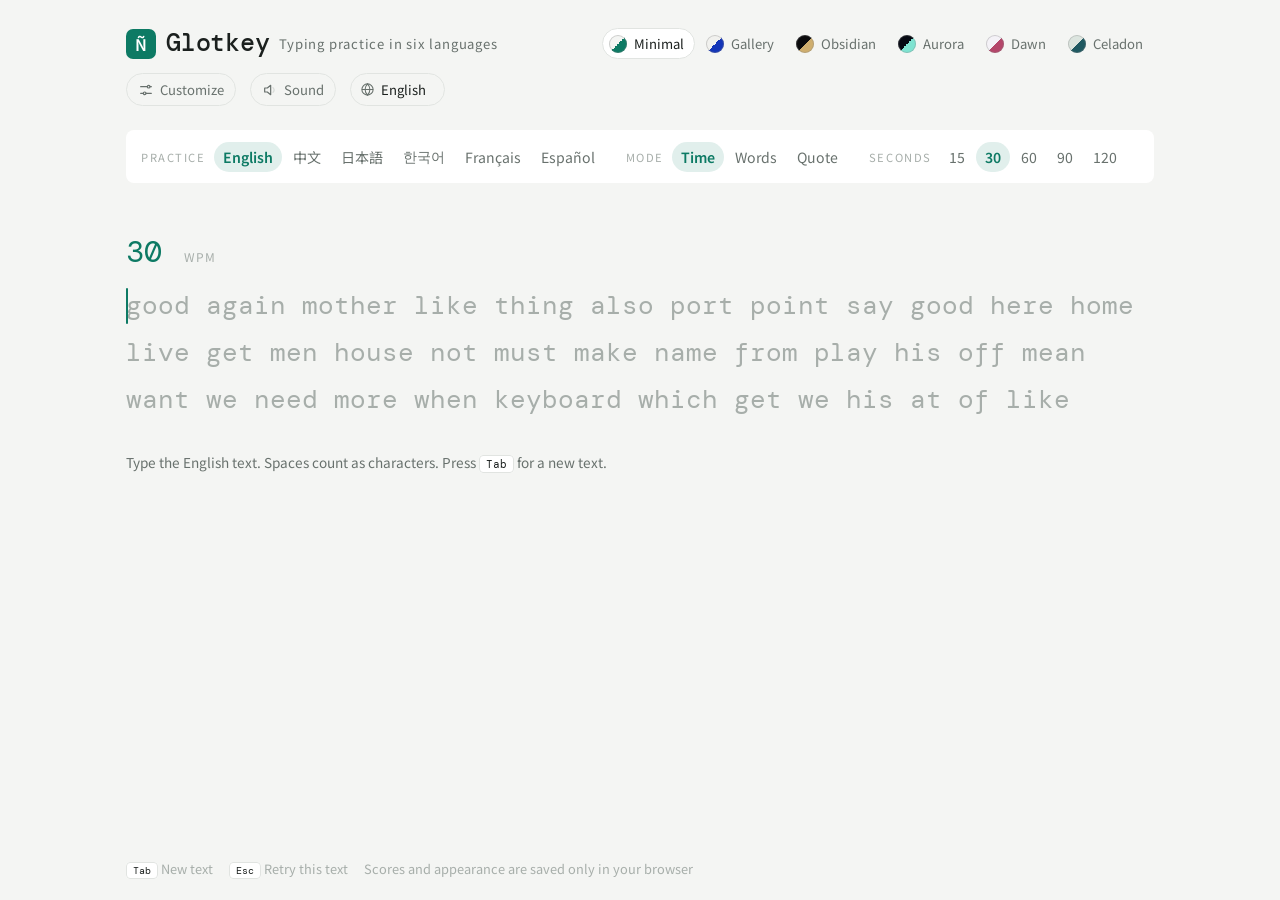
==== commit a18242d1: "Add files via upload" ====
--- a/site/index.html
+++ b/site/index.html
@@ -3,9 +3,9 @@
 <head>
 <meta charset="utf-8">
 <meta name="viewport" content="width=device-width, initial-scale=1, viewport-fit=cover">
-<meta name="description" content="Typeglot: typing practice in English, Chinese (pinyin), Japanese (romaji), Korean (romanization), French and Spanish.">
+<meta name="description" content="Glotkey: typing practice in English, Chinese (pinyin), Japanese (romaji), Korean (romanization), French and Spanish.">
 <link rel="icon" href="data:image/svg+xml,%3Csvg xmlns=%27http://www.w3.org/2000/svg%27 viewBox=%270 0 32 32%27%3E%3Crect width=%2732%27 height=%2732%27 rx=%277%27 fill=%27%230d7a64%27/%3E%3Ctext x=%2716%27 y=%2722%27 font-size=%2718%27 text-anchor=%27middle%27 fill=%27white%27 font-family=%27sans-serif%27%3ET%3C/text%3E%3C/svg%3E">
-<title>Typeglot</title>
+<title>Glotkey</title>
 <link rel="preconnect" href="https://fonts.googleapis.com">
 <link rel="preconnect" href="https://fonts.gstatic.com" crossorigin>
 <link rel="stylesheet" href="https://fonts.googleapis.com/css2?family=DM+Mono:wght@400;500&family=JetBrains+Mono:wght@400;500&family=IBM+Plex+Mono:wght@400;500&family=Fraunces:ital,opsz,wght@0,9..144,300..600;1,9..144,300..600&family=Instrument+Serif:ital@0;1&family=Cormorant+Garamond:ital,wght@0,400;0,500;0,600;1,400;1,500&family=Manrope:wght@400;500;600;700&family=Noto+Sans+SC:wght@400;500;700&family=Noto+Sans+JP:wght@400;500&family=Noto+Sans+KR:wght@400;500&family=Noto+Serif+SC:wght@400;600&family=Noto+Serif+JP:wght@400&family=Noto+Serif+KR:wght@400&display=swap">
@@ -368,7 +368,7 @@
   <header class="top">
     <div class="brand">
       <span class="mark" id="mark" aria-hidden="true">字</span>
-      <span class="logo">Typeglot</span>
+      <span class="logo">Glotkey</span>
       <span class="brand-sub" data-i18n="brandSub"></span>
     </div>
     <div class="styles" id="styles" role="group" data-i18n-aria="stylesLabel"></div>
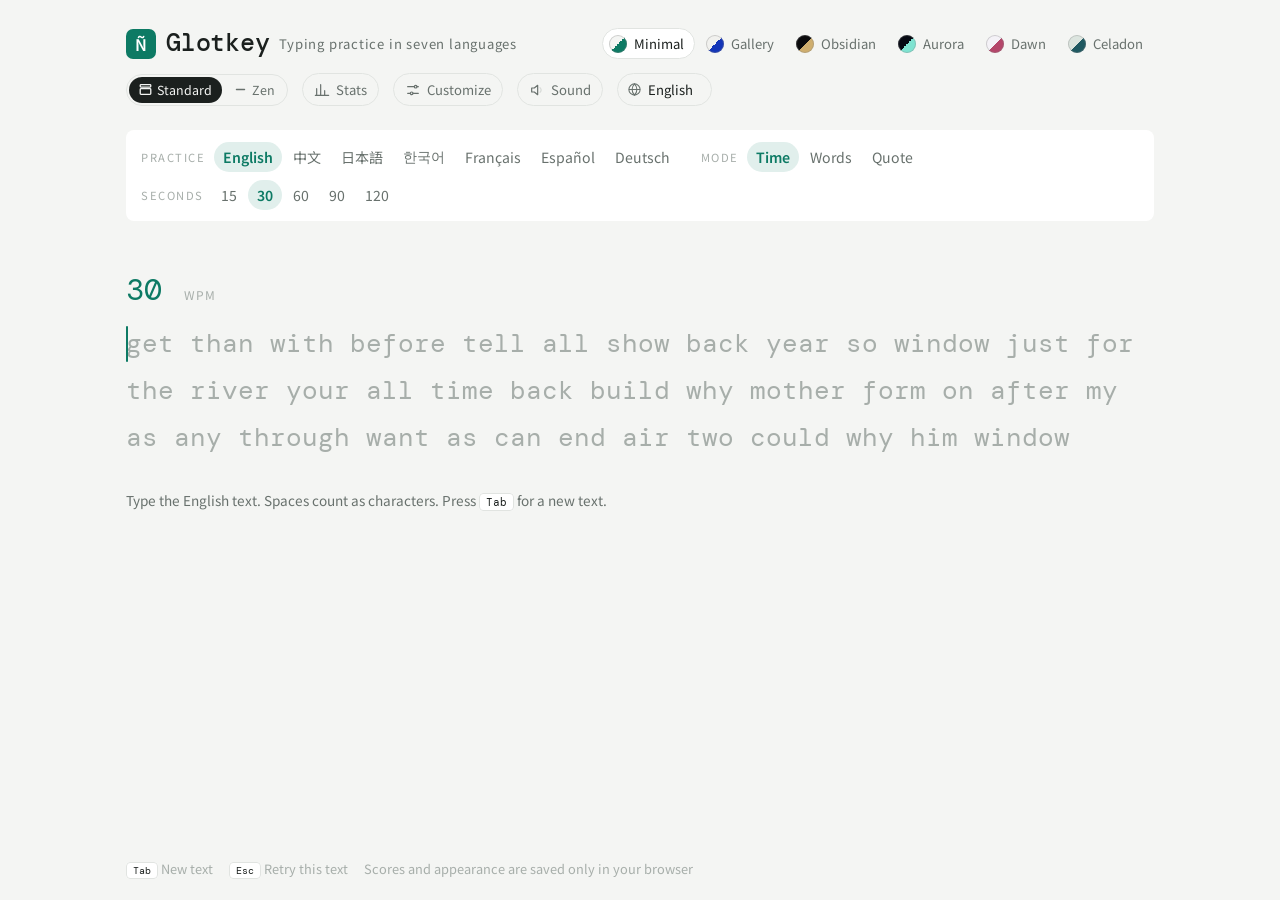
==== commit d79abee1: "Add files via upload" ====
--- a/site/index.html
+++ b/site/index.html
@@ -3,8 +3,8 @@
 <head>
 <meta charset="utf-8">
 <meta name="viewport" content="width=device-width, initial-scale=1, viewport-fit=cover">
-<meta name="description" content="Glotkey: typing practice in English, Chinese (pinyin), Japanese (romaji), Korean (romanization), French and Spanish.">
-<link rel="icon" href="data:image/svg+xml,%3Csvg xmlns=%27http://www.w3.org/2000/svg%27 viewBox=%270 0 32 32%27%3E%3Crect width=%2732%27 height=%2732%27 rx=%277%27 fill=%27%230d7a64%27/%3E%3Ctext x=%2716%27 y=%2722%27 font-size=%2718%27 text-anchor=%27middle%27 fill=%27white%27 font-family=%27sans-serif%27%3ET%3C/text%3E%3C/svg%3E">
+<meta name="description" content="Glotkey: typing practice in English, Chinese (pinyin), Japanese (romaji), Korean (romanization), French, Spanish and German.">
+<link rel="icon" href="data:image/svg+xml,%3Csvg xmlns=%27http://www.w3.org/2000/svg%27 viewBox=%270 0 32 32%27%3E%3Crect width=%2732%27 height=%2732%27 rx=%277%27 fill=%27%230d7a64%27/%3E%3Ctext x=%2716%27 y=%2722%27 font-size=%2718%27 text-anchor=%27middle%27 fill=%27white%27 font-family=%27sans-serif%27%3EG%3C/text%3E%3C/svg%3E">
 <title>Glotkey</title>
 <link rel="preconnect" href="https://fonts.googleapis.com">
 <link rel="preconnect" href="https://fonts.gstatic.com" crossorigin>
@@ -343,8 +343,86 @@
 .note.ok { color:var(--accent); }
 .note.err { color:var(--error); }
 
+/* layout switch */
+.layout-sw { display:flex; border:1px solid var(--line); border-radius:999px; padding:2px; gap:2px; }
+.layout-sw button {
+  display:flex; align-items:center; gap:5px; border:0; background:transparent; cursor:pointer;
+  padding:4px 10px; border-radius:999px; font-size:.78rem; color:var(--muted);
+}
+.layout-sw button:hover { color:var(--fg); }
+.layout-sw button[aria-pressed="true"] { background:var(--fg); color:var(--bg); }
+.layout-sw svg { width:13px; height:13px; fill:none; stroke:currentColor; stroke-width:1.6; stroke-linecap:round; }
+
+/* zen layout: only the text, the counter and the switch */
+:root[data-layout="zen"] .brand-sub, :root[data-layout="zen"] .styles, :root[data-layout="zen"] #customBtn,
+:root[data-layout="zen"] #soundBtn, :root[data-layout="zen"] .ui-lang, :root[data-layout="zen"] .tip,
+:root[data-layout="zen"] .keys { display:none; }
+:root[data-layout="zen"] #statsBtn span { display:none; }
+:root[data-layout="zen"] .app { max-width:920px; }
+:root[data-layout="zen"] .top { border-bottom:0; padding-bottom:0; }
+:root[data-layout="zen"] .config {
+  background:transparent; border-color:transparent; -webkit-backdrop-filter:none; backdrop-filter:none;
+  justify-content:center; opacity:.4; transition:opacity .25s;
+}
+:root[data-layout="zen"] .config:hover, :root[data-layout="zen"] .config:focus-within { opacity:1; }
+:root[data-layout="zen"] .stage { padding-block:9vh 8px; }
+:root[data-layout="zen"] .live { justify-content:center; }
+:root[data-layout="zen"] .grp-l { display:none; }
+
+/* stats dashboard */
+.statsv { display:flex; flex-direction:column; gap:22px; }
+.sv-head { display:flex; justify-content:space-between; align-items:flex-start; gap:14px; flex-wrap:wrap; }
+.sv-head h2 { margin:0 0 4px; font-family:var(--font-display); font-size:1.9rem; font-weight:500; line-height:1.15; text-wrap:balance; }
+:root[data-style="gallery"] .sv-head h2, :root[data-style="dawn"] .sv-head h2 { font-style:italic; font-weight:400; font-size:2.3rem; }
+.sv-tabs { display:flex; gap:4px; flex-wrap:wrap; padding-bottom:10px; border-bottom:1px solid var(--line); }
+.sv-tabs button {
+  border:0; background:transparent; padding:6px 11px; border-radius:999px; cursor:pointer; color:var(--muted); font-size:.86rem;
+}
+.sv-tabs button:hover { color:var(--fg); }
+.sv-tabs button[aria-selected="true"] { color:var(--accent); font-weight:600; background:color-mix(in srgb, var(--accent) 12%, transparent); }
+.sv-tabs small { color:var(--dim); font-weight:400; margin-left:4px; font-variant-numeric:tabular-nums; }
+.sv-body { display:flex; flex-direction:column; gap:26px; }
+.tiles { display:grid; grid-template-columns:repeat(auto-fit, minmax(150px, 1fr)); gap:12px; }
+.tile {
+  display:flex; flex-direction:column; gap:6px; padding:14px 16px;
+  background:var(--panel); border:1px solid var(--line); border-radius:var(--panel-radius);
+  -webkit-backdrop-filter:blur(var(--panel-blur)); backdrop-filter:blur(var(--panel-blur));
+}
+.tile .k { color:var(--muted); font-size:.74rem; letter-spacing:.06em; }
+.tile .v { font-family:var(--font-display); font-size:1.9rem; line-height:1.1; font-variant-numeric:tabular-nums; }
+.tile .v small { font-size:.8rem; color:var(--muted); margin-left:4px; font-family:var(--font-ui); }
+.tile.hi .v { color:var(--accent); }
+.sv-grid { display:grid; grid-template-columns:minmax(0, 1.55fr) minmax(0, 1fr); gap:28px; }
+.card { display:flex; flex-direction:column; gap:10px; min-width:0; }
+.card > h3 { margin:0; font-size:.72rem; letter-spacing:.14em; color:var(--muted); font-weight:600; text-transform:uppercase; }
+.svchart svg { display:block; width:100%; height:auto; }
+.svchart .gl { stroke:var(--line); stroke-width:1; }
+.svchart .ax { fill:var(--muted); font-size:11px; font-family:"DM Mono", ui-monospace, monospace; }
+.svchart .pt { fill:var(--accent); opacity:.45; }
+.svchart .ma { fill:none; stroke:var(--accent); stroke-width:2.5; stroke-linejoin:round; stroke-linecap:round; }
+.svchart .bar { fill:var(--accent); opacity:.75; }
+.svchart .bar.zero { opacity:.15; }
+.tbl-wrap { overflow-x:auto; }
+.sv-table { width:100%; border-collapse:collapse; font-size:.86rem; font-variant-numeric:tabular-nums; }
+.sv-table th { text-align:left; color:var(--muted); font-weight:500; font-size:.74rem; padding:6px 8px; border-bottom:1px solid var(--line); white-space:nowrap; }
+.sv-table td { padding:8px; border-bottom:1px solid var(--line); white-space:nowrap; }
+.sv-table td.num, .sv-table th.num { text-align:right; }
+.meter { position:relative; display:inline-block; width:70px; height:6px; border-radius:3px; background:var(--line); vertical-align:middle; margin-left:8px; overflow:hidden; }
+.meter i { position:absolute; inset:0 auto 0 0; background:var(--accent); border-radius:3px; }
+.miss-list { display:flex; flex-wrap:wrap; gap:8px; }
+.miss { display:flex; align-items:baseline; gap:8px; padding:6px 11px; border:1px solid var(--line); border-radius:8px; }
+.miss b { font-family:var(--latin), var(--cjk-sc), monospace; font-size:1.25rem; font-weight:500; color:var(--error); }
+.miss span { color:var(--muted); font-size:.8rem; font-variant-numeric:tabular-nums; }
+.sv-empty { padding:36px 0; color:var(--muted); font-size:.95rem; }
+.sv-actions { display:flex; gap:10px; flex-wrap:wrap; align-items:center; padding-top:4px; border-top:1px solid var(--line); padding-top:16px; }
+.confirm { display:flex; gap:8px; align-items:center; flex-wrap:wrap; color:var(--error); font-size:.85rem; }
+.mini.danger { border-color:var(--error); color:var(--error); }
+#svDump { width:100%; min-height:70px; font-family:"DM Mono", monospace; font-size:.75rem; background:var(--surface); border:1px solid var(--line); border-radius:8px; }
+@media (max-width:760px) { .sv-grid { grid-template-columns:minmax(0, 1fr); } }
+
 @media (max-width:1020px) {
   .brand-sub { display:none; }
+  .layout-sw span { display:none; }
 }
 @media (max-width:640px) {
   :root { --text-size:1.3rem; }
@@ -372,6 +450,14 @@
       <span class="brand-sub" data-i18n="brandSub"></span>
     </div>
     <div class="styles" id="styles" role="group" data-i18n-aria="stylesLabel"></div>
+    <div class="layout-sw" id="layoutSw" role="group" data-i18n-aria="layout">
+      <button type="button" id="layout-std" aria-pressed="true"><svg viewBox="0 0 16 16" aria-hidden="true"><rect x="1.5" y="2" width="13" height="3" rx="1"/><rect x="1.5" y="7" width="13" height="7" rx="1"/></svg><span data-i18n="layoutStd"></span></button>
+      <button type="button" id="layout-zen" aria-pressed="false"><svg viewBox="0 0 16 16" aria-hidden="true"><path d="M3 8h10"/></svg><span data-i18n="layoutZen"></span></button>
+    </div>
+    <button class="icon-btn" id="statsBtn" type="button" aria-pressed="false" data-i18n-title="statsTitle">
+      <svg viewBox="0 0 24 24"><path d="M4 20V10M10 20V4M16 20v-7M22 20H2"/></svg>
+      <span data-i18n="stats"></span>
+    </button>
     <button class="icon-btn" id="customBtn" type="button" aria-expanded="false" data-i18n-title="drTitle">
       <svg viewBox="0 0 24 24"><path d="M4 7h10M18 7h2M4 17h4M12 17h8"/><circle cx="16" cy="7" r="2"/><circle cx="10" cy="17" r="2"/></svg>
       <span data-i18n="custom"></span>
@@ -425,6 +511,29 @@
     <div class="res-actions">
       <button class="btn" id="nextBtn" type="button" data-i18n="next"></button>
       <button class="btn ghost" id="againBtn" type="button" data-i18n="again"></button>
+    </div>
+  </section>
+
+  <section class="statsv" id="statsView" hidden data-i18n-aria="statsTitle">
+    <div class="sv-head">
+      <div>
+        <h2 data-i18n="statsTitle"></h2>
+        <p class="note" data-i18n="statsNote"></p>
+      </div>
+      <button class="btn ghost" id="statsBack" type="button" data-i18n="back"></button>
+    </div>
+    <div class="sv-tabs" id="svTabs" role="tablist"></div>
+    <div class="sv-body" id="svBody"></div>
+    <div class="sv-actions">
+      <button class="mini" id="svCopy" type="button" data-i18n="copyData"></button>
+      <button class="mini" id="svClear" type="button" data-i18n="clearData"></button>
+      <span class="confirm" id="svConfirm" hidden>
+        <span data-i18n="clearAsk"></span>
+        <button class="mini danger" id="svClearYes" type="button" data-i18n="confirmClear"></button>
+        <button class="mini" id="svClearNo" type="button" data-i18n="cancel"></button>
+      </span>
+      <textarea id="svDump" readonly hidden aria-label="JSON"></textarea>
+      <span class="note" id="svMsg"></span>
     </div>
   </section>
 
@@ -576,135 +685,189 @@
   "古池や|furuikeya 蛙飛び込む|kawazutobikomu 水の音|mizunooto",
   "今日も|kyoumo 一日、|ichinichi, 楽しく|tanoshiku 過ごしましょう。|sugoshimashou."
 ];
+const DE = "der die das und ist nicht ein eine ich du er sie es wir ihr mit von zu auf für an im in dem den sich auch als noch nach bei aus wie so aber oder wenn dann nur schon sehr mehr hier jetzt immer wieder heute morgen gut groß klein neu alt lang kurz schnell langsam Haus Zeit Jahr Tag Welt Leben Hand Kind Frau Mann Freund Schule Arbeit Stadt Land Wasser Brot Buch Musik Sonne Mond Baum Blume Straße Fenster Tür Tisch Stuhl Apfel Kaffee Milch Zug Auto Fahrrad Reise Sprache Wort Satz Frage Antwort Geschichte Familie Mutter Vater Bruder Schwester Liebe Glück Traum Herz Kopf Auge Stimme Farbe Wald Berg Fluss Meer Himmel Regen Schnee Winter Sommer Frühling Herbst Abend Nacht Woche Monat schön müde froh warm kalt leicht schwer spielen lernen lesen schreiben sprechen hören sehen gehen kommen machen sagen geben nehmen finden denken wissen können müssen wollen möchten Tastatur üben Übung Größe Mädchen Bäcker fünf Grüße".split(' ');
+const DE_Q = [
+  "Übung macht den Meister.",
+  "Aller Anfang ist schwer.",
+  "Morgenstund hat Gold im Mund.",
+  "Wer rastet, der rostet.",
+  "Ende gut, alles gut.",
+  "Eile mit Weile.",
+  "Was du heute kannst besorgen, das verschiebe nicht auf morgen.",
+  "Jeden Tag ein bisschen üben, und die Finger finden ihren Weg.",
+  "Der Weg ist das Ziel.",
+  "Viele Wege führen nach Rom, aber jeder beginnt mit dem ersten Schritt."
+];
 
 /* ---------------- interface translations ----------------
-   Each entry: [中文, English, 日本語, 한국어, Français, Español] */
-const UI_LANGS = [['zh', '中文'], ['en', 'English'], ['ja', '日本語'], ['ko', '한국어'], ['fr', 'Français'], ['es', 'Español']];
-const UI_HTML_LANG = { zh:'zh-CN', en:'en', ja:'ja', ko:'ko', fr:'fr', es:'es' };
+   Each entry: [中文, English, 日本語, 한국어, Français, Español, Deutsch] */
+const UI_LANGS = [['zh', '中文'], ['en', 'English'], ['ja', '日本語'], ['ko', '한국어'], ['fr', 'Français'], ['es', 'Español'], ['de', 'Deutsch']];
+const UI_HTML_LANG = { zh:'zh-CN', en:'en', ja:'ja', ko:'ko', fr:'fr', es:'es', de:'de' };
 const I18N = {
-  brandSub:   ['六种语言的打字练习', 'Typing practice in six languages', '6か国語のタイピング練習', '6개 언어 타자 연습', 'Dactylographie en six langues', 'Mecanografía en seis idiomas'],
-  custom:     ['自定义', 'Customize', 'カスタマイズ', '사용자 설정', 'Personnaliser', 'Personalizar'],
-  customName: ['自定义', 'Custom', 'カスタム', '사용자', 'Perso', 'Personal'],
-  sound:      ['音效', 'Sound', '効果音', '효과음', 'Son', 'Sonido'],
-  soundTitle: ['按键音效', 'Key sounds', 'キー音', '키 소리', 'Sons des touches', 'Sonido de teclas'],
-  uiLang:     ['界面语言', 'Interface language', '表示言語', '화면 언어', "Langue de l'interface", 'Idioma de la interfaz'],
-  stylesLabel:['风格预设', 'Style presets', 'スタイル', '스타일', 'Styles', 'Estilos'],
-  setupAria:  ['练习设置', 'Practice settings', '練習の設定', '연습 설정', "Réglages d'entraînement", 'Ajustes de práctica'],
-  resultsAria:['本次成绩', 'Your result', '今回の結果', '이번 결과', 'Votre résultat', 'Tu resultado'],
-  practice:   ['练习语言', 'Practice', '練習言語', '연습 언어', 'Langue', 'Idioma'],
-  mode:       ['模式', 'Mode', 'モード', '모드', 'Mode', 'Modo'],
-  mTime:      ['限时', 'Time', '時間', '시간', 'Temps', 'Tiempo'],
-  mWords:     ['词数', 'Words', '単語数', '단어 수', 'Mots', 'Palabras'],
-  mQuote:     ['句子', 'Quote', '名言', '문장', 'Citation', 'Frase'],
-  secs:       ['秒', 'Seconds', '秒', '초', 'Secondes', 'Segundos'],
-  count:      ['数量', 'Count', '数', '개수', 'Nombre', 'Cantidad'],
-  options:    ['选项', 'Options', 'オプション', '옵션', 'Options', 'Opciones'],
-  fold:       ['忽略重音', 'Ignore accents', 'アクセント無視', '악센트 무시', 'Ignorer les accents', 'Ignorar acentos'],
-  focusHint:  ['点击这里，或直接按任意键开始', 'Click here or press any key to start', 'ここをクリックするか、任意のキーで開始', '여기를 클릭하거나 아무 키나 눌러 시작하세요', 'Cliquez ici ou appuyez sur une touche pour commencer', 'Haz clic aquí o pulsa cualquier tecla para empezar'],
-  typeHere:   ['在这里输入', 'Type here', 'ここに入力', '여기에 입력', 'Tapez ici', 'Escribe aquí'],
-  accuracy:   ['准确率', 'Accuracy', '正確率', '정확도', 'Précision', 'Precisión'],
-  newRecord:  ['新纪录', 'New best', '自己ベスト', '신기록', 'Nouveau record', 'Nuevo récord'],
-  lgSpeed:    ['累计速度', 'Overall speed', '累計速度', '누적 속도', 'Vitesse cumulée', 'Velocidad acumulada'],
-  lgRaw:      ['每秒原始速度', 'Raw speed each second', '毎秒の生の速度', '초당 원시 속도', 'Vitesse brute par seconde', 'Velocidad bruta por segundo'],
-  lgErr:      ['当秒有错误', 'Errors in that second', 'その秒のミス', '그 초의 오류', 'Erreurs dans la seconde', 'Errores en ese segundo'],
-  raw:        ['原始速度', 'Raw speed', '生の速度', '원시 속도', 'Vitesse brute', 'Velocidad bruta'],
-  script:     ['折合原文', 'In original script', '原文換算', '원문 환산', "En écriture d'origine", 'En escritura original'],
-  chars:      ['字符 正确 / 错误', 'Characters right / wrong', '文字 正解 / ミス', '글자 정답 / 오답', 'Caractères justes / faux', 'Caracteres bien / mal'],
-  cons:       ['稳定性', 'Consistency', '安定性', '일관성', 'Régularité', 'Constancia'],
-  timeUsed:   ['用时', 'Time', '所要時間', '소요 시간', 'Durée', 'Tiempo'],
-  best:       ['本设置最佳', 'Best for this setup', 'この設定の最高記録', '이 설정 최고 기록', 'Record pour ce réglage', 'Mejor con este ajuste'],
-  setup:      ['设置', 'Setup', '設定', '설정', 'Réglage', 'Ajuste'],
-  next:       ['换一组', 'New text', '次のテキスト', '새 문장', 'Nouveau texte', 'Nuevo texto'],
-  again:      ['重打这一组', 'Retry this text', 'もう一度', '다시 하기', 'Recommencer', 'Repetir'],
-  local:      ['成绩和外观设置只保存在你的浏览器里', 'Scores and appearance are saved only in your browser', '記録と外観の設定はこのブラウザにだけ保存されます', '기록과 외관 설정은 이 브라우저에만 저장됩니다', 'Scores et apparence restent dans votre navigateur', 'Las puntuaciones y la apariencia se guardan solo en tu navegador'],
-  tabHint:    ['按 {tab} 换一组。', 'Press {tab} for a new text.', '{tab} で次のテキスト。', '{tab} 키로 새 문장.', '{tab} pour un nouveau texte.', '{tab} para un texto nuevo.'],
+  brandSub:   ['七种语言的打字练习', 'Typing practice in seven languages', '7か国語のタイピング練習', '7개 언어 타자 연습', 'Dactylographie en sept langues', 'Mecanografía en siete idiomas', 'Tippen üben in sieben Sprachen'],
+  custom:     ['自定义', 'Customize', 'カスタマイズ', '사용자 설정', 'Personnaliser', 'Personalizar', 'Anpassen'],
+  customName: ['自定义', 'Custom', 'カスタム', '사용자', 'Perso', 'Personal', 'Eigenes'],
+  sound:      ['音效', 'Sound', '効果音', '효과음', 'Son', 'Sonido', 'Ton'],
+  soundTitle: ['按键音效', 'Key sounds', 'キー音', '키 소리', 'Sons des touches', 'Sonido de teclas', 'Tastentöne'],
+  uiLang:     ['界面语言', 'Interface language', '表示言語', '화면 언어', "Langue de l'interface", 'Idioma de la interfaz', 'Sprache der Oberfläche'],
+  stylesLabel:['风格预设', 'Style presets', 'スタイル', '스타일', 'Styles', 'Estilos', 'Stile'],
+  setupAria:  ['练习设置', 'Practice settings', '練習の設定', '연습 설정', "Réglages d'entraînement", 'Ajustes de práctica', 'Übungseinstellungen'],
+  resultsAria:['本次成绩', 'Your result', '今回の結果', '이번 결과', 'Votre résultat', 'Tu resultado', 'Dein Ergebnis'],
+  practice:   ['练习语言', 'Practice', '練習言語', '연습 언어', 'Langue', 'Idioma', 'Sprache'],
+  mode:       ['模式', 'Mode', 'モード', '모드', 'Mode', 'Modo', 'Modus'],
+  mTime:      ['限时', 'Time', '時間', '시간', 'Temps', 'Tiempo', 'Zeit'],
+  mWords:     ['词数', 'Words', '単語数', '단어 수', 'Mots', 'Palabras', 'Wörter'],
+  mQuote:     ['句子', 'Quote', '名言', '문장', 'Citation', 'Frase', 'Zitat'],
+  secs:       ['秒', 'Seconds', '秒', '초', 'Secondes', 'Segundos', 'Sekunden'],
+  count:      ['数量', 'Count', '数', '개수', 'Nombre', 'Cantidad', 'Anzahl'],
+  options:    ['选项', 'Options', 'オプション', '옵션', 'Options', 'Opciones', 'Optionen'],
+  fold:       ['忽略重音', 'Ignore accents', 'アクセント無視', '악센트 무시', 'Ignorer les accents', 'Ignorar acentos', 'Akzente ignorieren'],
+  focusHint:  ['点击这里，或直接按任意键开始', 'Click here or press any key to start', 'ここをクリックするか、任意のキーで開始', '여기를 클릭하거나 아무 키나 눌러 시작하세요', 'Cliquez ici ou appuyez sur une touche pour commencer', 'Haz clic aquí o pulsa cualquier tecla para empezar', 'Hier klicken oder eine beliebige Taste drücken'],
+  typeHere:   ['在这里输入', 'Type here', 'ここに入力', '여기에 입력', 'Tapez ici', 'Escribe aquí', 'Hier tippen'],
+  accuracy:   ['准确率', 'Accuracy', '正確率', '정확도', 'Précision', 'Precisión', 'Genauigkeit'],
+  newRecord:  ['新纪录', 'New best', '自己ベスト', '신기록', 'Nouveau record', 'Nuevo récord', 'Neuer Rekord'],
+  lgSpeed:    ['累计速度', 'Overall speed', '累計速度', '누적 속도', 'Vitesse cumulée', 'Velocidad acumulada', 'Gesamttempo'],
+  lgRaw:      ['每秒原始速度', 'Raw speed each second', '毎秒の生の速度', '초당 원시 속도', 'Vitesse brute par seconde', 'Velocidad bruta por segundo', 'Rohtempo pro Sekunde'],
+  lgErr:      ['当秒有错误', 'Errors in that second', 'その秒のミス', '그 초의 오류', 'Erreurs dans la seconde', 'Errores en ese segundo', 'Fehler in dieser Sekunde'],
+  raw:        ['原始速度', 'Raw speed', '生の速度', '원시 속도', 'Vitesse brute', 'Velocidad bruta', 'Rohtempo'],
+  script:     ['折合原文', 'In original script', '原文換算', '원문 환산', "En écriture d'origine", 'En escritura original', 'In Originalschrift'],
+  chars:      ['字符 正确 / 错误', 'Characters right / wrong', '文字 正解 / ミス', '글자 정답 / 오답', 'Caractères justes / faux', 'Caracteres bien / mal', 'Zeichen richtig / falsch'],
+  cons:       ['稳定性', 'Consistency', '安定性', '일관성', 'Régularité', 'Constancia', 'Gleichmäßigkeit'],
+  timeUsed:   ['用时', 'Time', '所要時間', '소요 시간', 'Durée', 'Tiempo', 'Zeit'],
+  best:       ['本设置最佳', 'Best for this setup', 'この設定の最高記録', '이 설정 최고 기록', 'Record pour ce réglage', 'Mejor con este ajuste', 'Bestwert für diese Einstellung'],
+  setup:      ['设置', 'Setup', '設定', '설정', 'Réglage', 'Ajuste', 'Einstellung'],
+  next:       ['换一组', 'New text', '次のテキスト', '새 문장', 'Nouveau texte', 'Nuevo texto', 'Neuer Text'],
+  again:      ['重打这一组', 'Retry this text', 'もう一度', '다시 하기', 'Recommencer', 'Repetir', 'Wiederholen'],
+  local:      ['成绩和外观设置只保存在你的浏览器里', 'Scores and appearance are saved only in your browser', '記録と外観の設定はこのブラウザにだけ保存されます', '기록과 외관 설정은 이 브라우저에만 저장됩니다', 'Scores et apparence restent dans votre navigateur', 'Las puntuaciones y la apariencia se guardan solo en tu navegador', 'Ergebnisse und Aussehen bleiben nur in deinem Browser'],
+  tabHint:    ['按 {tab} 换一组。', 'Press {tab} for a new text.', '{tab} で次のテキスト。', '{tab} 키로 새 문장.', '{tab} pour un nouveau texte.', '{tab} para un texto nuevo.', '{tab} für einen neuen Text.'],
   imeWarn:    ['检测到输入法正在组字。本站全部用字母直接输入，请切换到英文键盘（中文输入法可按 {shift} 切到英文）。',
                'An input method is composing text. This site is typed with plain letters only, so switch to an English keyboard layout.',
                'IME が変換中です。このサイトはアルファベットで直接入力します。英字入力に切り替えてください。',
                '입력기가 조합 중입니다. 이 사이트는 알파벳으로 바로 입력하니 영문 자판으로 바꿔 주세요.',
                'Un éditeur de saisie (IME) compose du texte. Ce site se tape uniquement en lettres latines : passez à un clavier latin.',
-               'Un método de entrada (IME) está componiendo texto. Este sitio se escribe solo con letras latinas: cambia a un teclado latino.'],
-  drTitle:    ['自定义外观', 'Customize appearance', '外観のカスタマイズ', '외관 사용자 설정', "Personnaliser l'apparence", 'Personalizar la apariencia'],
-  done:       ['完成', 'Done', '完了', '완료', 'Terminé', 'Listo'],
+               'Un método de entrada (IME) está componiendo texto. Este sitio se escribe solo con letras latinas: cambia a un teclado latino.',
+               'Eine Eingabemethode (IME) setzt gerade Zeichen zusammen. Diese Seite wird nur mit lateinischen Buchstaben getippt: Wechsle zu einer lateinischen Tastatur.'],
+  drTitle:    ['自定义外观', 'Customize appearance', '外観のカスタマイズ', '외관 사용자 설정', "Personnaliser l'apparence", 'Personalizar la apariencia', 'Aussehen anpassen'],
+  done:       ['完成', 'Done', '完了', '완료', 'Terminé', 'Listo', 'Fertig'],
   drNote:     ['改动会立即生效，并保存为“自定义”风格。随时可以点上方的预设切回去。',
                'Changes apply instantly and are saved as the “Custom” style. Pick a preset above any time to switch back.',
                '変更はすぐに反映され、「カスタム」として保存されます。上のプリセットでいつでも戻せます。',
                '변경 사항은 바로 적용되고 ‘사용자’ 스타일로 저장됩니다. 위의 프리셋으로 언제든 돌아갈 수 있습니다.',
                'Les changements s’appliquent aussitôt et sont enregistrés comme style « Perso ». Choisissez un style en haut pour revenir.',
-               'Los cambios se aplican al instante y se guardan como estilo «Personal». Elige un estilo arriba para volver.'],
-  start:      ['起点', 'Starting point', 'ベース', '시작점', 'Point de départ', 'Punto de partida'],
-  basePreset: ['基于预设', 'Based on', '元のプリセット', '기본 프리셋', 'Basé sur', 'Basado en'],
-  colors:     ['颜色', 'Colors', '色', '색상', 'Couleurs', 'Colores'],
-  colBg:      ['背景', 'Background', '背景', '배경', 'Fond', 'Fondo'],
-  colFg:      ['已打', 'Typed', '入力済み', '입력됨', 'Tapé', 'Escrito'],
-  colDim:     ['未打', 'Untyped', '未入力', '미입력', 'À taper', 'Pendiente'],
-  colAccent:  ['强调', 'Accent', 'アクセント', '강조', 'Accent', 'Acento'],
-  colError:   ['错误', 'Error', 'ミス', '오류', 'Erreur', 'Error'],
-  text:       ['文字', 'Text', '文字', '글자', 'Texte', 'Texto'],
-  font:       ['字体', 'Font', 'フォント', '글꼴', 'Police', 'Fuente'],
-  size:       ['字号', 'Size', 'サイズ', '크기', 'Taille', 'Tamaño'],
-  align:      ['对齐', 'Alignment', '配置', '정렬', 'Alignement', 'Alineación'],
-  lines:      ['显示行数', 'Visible lines', '表示行数', '표시 줄 수', 'Lignes visibles', 'Líneas visibles'],
-  caret:      ['光标', 'Caret', 'カーソル', '커서', 'Curseur', 'Cursor'],
-  shape:      ['形状', 'Shape', '形', '모양', 'Forme', 'Forma'],
-  smooth:     ['平滑移动', 'Smooth motion', 'なめらかに移動', '부드럽게 이동', 'Mouvement fluide', 'Movimiento suave'],
-  ambience:   ['氛围', 'Ambience', '雰囲気', '분위기', 'Ambiance', 'Ambiente'],
-  fx:         ['背景效果', 'Background effect', '背景効果', '배경 효과', 'Effet de fond', 'Efecto de fondo'],
-  share:      ['分享主题', 'Share theme', 'テーマを共有', '테마 공유', 'Partager le thème', 'Compartir tema'],
-  copy:       ['复制', 'Copy', 'コピー', '복사', 'Copier', 'Copiar'],
-  import:     ['导入', 'Import', '読み込む', '가져오기', 'Importer', 'Importar'],
-  importPh:   ['粘贴别人的主题代码', 'Paste a theme code', 'テーマコードを貼り付け', '테마 코드 붙여넣기', 'Collez un code de thème', 'Pega un código de tema'],
-  codePh:     ['改动任意一项后生成主题代码', 'A code appears once you change something', '設定を変えるとコードが表示されます', '설정을 바꾸면 코드가 나타납니다', 'Un code apparaît après une modification', 'Aparece un código al cambiar algo'],
-  reset:      ['清除自定义，回到预设', 'Clear custom style, back to preset', 'カスタムを消してプリセットに戻す', '사용자 설정 지우고 프리셋으로', 'Effacer le style perso', 'Borrar el estilo personal'],
-  left:       ['靠左', 'Left', '左', '왼쪽', 'Gauche', 'Izquierda'],
-  center:     ['居中', 'Center', '中央', '가운데', 'Centre', 'Centro'],
-  cLine:      ['竖线', 'Bar', '縦線', '세로선', 'Barre', 'Barra'],
-  cBlock:     ['方块', 'Block', 'ブロック', '블록', 'Bloc', 'Bloque'],
-  cUnder:     ['下划线', 'Underline', '下線', '밑줄', 'Souligné', 'Subrayado'],
-  cNone:      ['隐藏', 'Hidden', '非表示', '숨김', 'Masqué', 'Oculto'],
-  on:         ['开', 'On', 'オン', '켜기', 'Oui', 'Sí'],
-  off:        ['关', 'Off', 'オフ', '끄기', 'Non', 'No'],
-  fxNone:     ['无', 'None', 'なし', '없음', 'Aucun', 'Ninguno'],
-  fxBlobs:    ['光晕', 'Glow', '光', '빛', 'Halo', 'Halo'],
-  fxGrain:    ['颗粒', 'Grain', '粒子', '입자', 'Grain', 'Grano'],
-  fxBoth:     ['光晕+颗粒', 'Glow + grain', '光＋粒子', '빛+입자', 'Halo + grain', 'Halo + grano'],
-  fontFollow: ['跟随预设', 'Preset default', 'プリセット通り', '프리셋 기본값', 'Selon le style', 'Según el estilo'],
-  fMono:      ['等宽', 'mono', '等幅', '고정폭', 'chasse fixe', 'monoespaciada'],
-  fSans:      ['无衬线', 'sans', 'ゴシック', '고딕', 'sans empattement', 'sin serifa'],
-  fSerif:     ['衬线', 'serif', '明朝', '명조', 'à empattement', 'con serifa'],
-  fClassic:   ['古典衬线', 'classic serif', 'クラシック明朝', '클래식 명조', 'classique', 'clásica'],
-  fEditorial: ['杂志衬线', 'editorial serif', '雑誌風明朝', '잡지풍 명조', 'éditoriale', 'editorial'],
-  p_minimal:  ['极简', 'Minimal', 'ミニマル', '미니멀', 'Minimal', 'Minimal'],
-  p_gallery:  ['画廊', 'Gallery', 'ギャラリー', '갤러리', 'Galerie', 'Galería'],
-  p_obsidian: ['曜石', 'Obsidian', '黒曜石', '흑요석', 'Obsidienne', 'Obsidiana'],
-  p_aurora:   ['极光', 'Aurora', 'オーロラ', '오로라', 'Aurore', 'Aurora'],
-  p_dawn:     ['晨雾', 'Dawn', '朝霧', '새벽 안개', 'Aube', 'Alba'],
-  p_celadon:  ['青瓷', 'Celadon', '青磁', '청자', 'Céladon', 'Celadón'],
-  needEdit:   ['先改动任意一项，才会生成主题代码。', 'Change any setting first to create a theme code.', 'いずれかの設定を変えるとテーマコードが作られます。', '설정을 하나 바꾸면 테마 코드가 만들어집니다.', 'Modifiez un réglage pour créer un code de thème.', 'Cambia algún ajuste para crear un código de tema.'],
-  copied:     ['已复制。发给朋友，对方在这里粘贴导入即可。', 'Copied. Send it to a friend; they can paste it here to import.', 'コピーしました。友達に送れば、ここに貼り付けて読み込めます。', '복사했습니다. 친구에게 보내면 여기에 붙여넣어 가져올 수 있습니다.', 'Copié. Envoyez-le à un ami : il pourra le coller ici.', 'Copiado. Envíalo a un amigo y podrá pegarlo aquí.'],
-  selected:   ['已选中代码，按 Ctrl+C（Mac 上 ⌘C）复制。', 'Code selected. Press Ctrl+C (⌘C on Mac) to copy.', 'コードを選択しました。Ctrl+C（Mac は ⌘C）でコピーしてください。', '코드를 선택했습니다. Ctrl+C(Mac은 ⌘C)로 복사하세요.', 'Code sélectionné. Appuyez sur Ctrl+C (⌘C sur Mac).', 'Código seleccionado. Pulsa Ctrl+C (⌘C en Mac).'],
-  imported:   ['已导入并应用。', 'Imported and applied.', '読み込んで適用しました。', '가져와서 적용했습니다.', 'Importé et appliqué.', 'Importado y aplicado.'],
-  badCode:    ['这段代码无法识别。主题代码以 TG1. 开头，请完整复制后再试。', 'This code is not recognized. Theme codes start with TG1. Copy the whole code and try again.', 'このコードは読み込めません。テーマコードは TG1. で始まります。全体をコピーしてもう一度お試しください。', '이 코드는 인식할 수 없습니다. 테마 코드는 TG1.로 시작합니다. 전체를 복사해 다시 시도하세요.', 'Code non reconnu. Les codes de thème commencent par TG1. Copiez le code en entier et réessayez.', 'Código no reconocido. Los códigos de tema empiezan por TG1. Copia el código completo e inténtalo de nuevo.'],
-  cleared:    ['已清除自定义。', 'Custom style cleared.', 'カスタムを消去しました。', '사용자 설정을 지웠습니다.', 'Style perso effacé.', 'Estilo personal borrado.'],
-  secUnit:    ['秒', 's', '秒', '초', 's', 's'],
-  wordUnit:   ['词', 'words', '語', '단어', 'mots', 'palabras'],
-  sPinyin:    ['拼音', 'Pinyin', 'ピンイン', '병음', 'Pinyin', 'Pinyin'],
-  sRomaji:    ['罗马字', 'Romaji', 'ローマ字', '로마자', 'Romaji', 'Romaji'],
-  sKoRoman:   ['罗马字', 'Romanization', 'ローマ字', '로마자', 'Romanisation', 'Romanización'],
-  perMin:     ['字/分', 'chars/min', '字/分', '자/분', 'car./min', 'car./min'],
-  errAt:      ['{s}s：{n} 处错误', '{s}s: {n} errors', '{s}秒：ミス {n}', '{s}초: 오류 {n}개', '{s} s : {n} erreurs', '{s} s: {n} errores'],
-  chartAria:  ['速度随时间变化的折线图', 'Line chart of speed over time', '時間ごとの速度の折れ線グラフ', '시간에 따른 속도 꺾은선 그래프', 'Courbe de vitesse dans le temps', 'Gráfico de velocidad en el tiempo'],
+               'Los cambios se aplican al instante y se guardan como estilo «Personal». Elige un estilo arriba para volver.',
+               'Änderungen wirken sofort und werden als Stil „Eigenes“ gespeichert. Oben kannst du jederzeit zu einem Stil zurückwechseln.'],
+  start:      ['起点', 'Starting point', 'ベース', '시작점', 'Point de départ', 'Punto de partida', 'Ausgangspunkt'],
+  basePreset: ['基于预设', 'Based on', '元のプリセット', '기본 프리셋', 'Basé sur', 'Basado en', 'Basiert auf'],
+  colors:     ['颜色', 'Colors', '色', '색상', 'Couleurs', 'Colores', 'Farben'],
+  colBg:      ['背景', 'Background', '背景', '배경', 'Fond', 'Fondo', 'Hintergrund'],
+  colFg:      ['已打', 'Typed', '入力済み', '입력됨', 'Tapé', 'Escrito', 'Getippt'],
+  colDim:     ['未打', 'Untyped', '未入力', '미입력', 'À taper', 'Pendiente', 'Offen'],
+  colAccent:  ['强调', 'Accent', 'アクセント', '강조', 'Accent', 'Acento', 'Akzent'],
+  colError:   ['错误', 'Error', 'ミス', '오류', 'Erreur', 'Error', 'Fehler'],
+  text:       ['文字', 'Text', '文字', '글자', 'Texte', 'Texto', 'Text'],
+  font:       ['字体', 'Font', 'フォント', '글꼴', 'Police', 'Fuente', 'Schrift'],
+  size:       ['字号', 'Size', 'サイズ', '크기', 'Taille', 'Tamaño', 'Größe'],
+  align:      ['对齐', 'Alignment', '配置', '정렬', 'Alignement', 'Alineación', 'Ausrichtung'],
+  lines:      ['显示行数', 'Visible lines', '表示行数', '표시 줄 수', 'Lignes visibles', 'Líneas visibles', 'Sichtbare Zeilen'],
+  caret:      ['光标', 'Caret', 'カーソル', '커서', 'Curseur', 'Cursor', 'Cursor'],
+  shape:      ['形状', 'Shape', '形', '모양', 'Forme', 'Forma', 'Form'],
+  smooth:     ['平滑移动', 'Smooth motion', 'なめらかに移動', '부드럽게 이동', 'Mouvement fluide', 'Movimiento suave', 'Weiche Bewegung'],
+  ambience:   ['氛围', 'Ambience', '雰囲気', '분위기', 'Ambiance', 'Ambiente', 'Atmosphäre'],
+  fx:         ['背景效果', 'Background effect', '背景効果', '배경 효과', 'Effet de fond', 'Efecto de fondo', 'Hintergrundeffekt'],
+  share:      ['分享主题', 'Share theme', 'テーマを共有', '테마 공유', 'Partager le thème', 'Compartir tema', 'Thema teilen'],
+  copy:       ['复制', 'Copy', 'コピー', '복사', 'Copier', 'Copiar', 'Kopieren'],
+  import:     ['导入', 'Import', '読み込む', '가져오기', 'Importer', 'Importar', 'Importieren'],
+  importPh:   ['粘贴别人的主题代码', 'Paste a theme code', 'テーマコードを貼り付け', '테마 코드 붙여넣기', 'Collez un code de thème', 'Pega un código de tema', 'Themencode einfügen'],
+  codePh:     ['改动任意一项后生成主题代码', 'A code appears once you change something', '設定を変えるとコードが表示されます', '설정을 바꾸면 코드가 나타납니다', 'Un code apparaît après une modification', 'Aparece un código al cambiar algo', 'Ein Code erscheint, sobald du etwas änderst'],
+  reset:      ['清除自定义，回到预设', 'Clear custom style, back to preset', 'カスタムを消してプリセットに戻す', '사용자 설정 지우고 프리셋으로', 'Effacer le style perso', 'Borrar el estilo personal', 'Eigenen Stil löschen'],
+  left:       ['靠左', 'Left', '左', '왼쪽', 'Gauche', 'Izquierda', 'Links'],
+  center:     ['居中', 'Center', '中央', '가운데', 'Centre', 'Centro', 'Mitte'],
+  cLine:      ['竖线', 'Bar', '縦線', '세로선', 'Barre', 'Barra', 'Strich'],
+  cBlock:     ['方块', 'Block', 'ブロック', '블록', 'Bloc', 'Bloque', 'Block'],
+  cUnder:     ['下划线', 'Underline', '下線', '밑줄', 'Souligné', 'Subrayado', 'Unterstrich'],
+  cNone:      ['隐藏', 'Hidden', '非表示', '숨김', 'Masqué', 'Oculto', 'Aus'],
+  on:         ['开', 'On', 'オン', '켜기', 'Oui', 'Sí', 'An'],
+  off:        ['关', 'Off', 'オフ', '끄기', 'Non', 'No', 'Aus'],
+  fxNone:     ['无', 'None', 'なし', '없음', 'Aucun', 'Ninguno', 'Keiner'],
+  fxBlobs:    ['光晕', 'Glow', '光', '빛', 'Halo', 'Halo', 'Leuchten'],
+  fxGrain:    ['颗粒', 'Grain', '粒子', '입자', 'Grain', 'Grano', 'Körnung'],
+  fxBoth:     ['光晕+颗粒', 'Glow + grain', '光＋粒子', '빛+입자', 'Halo + grain', 'Halo + grano', 'Leuchten + Körnung'],
+  fontFollow: ['跟随预设', 'Preset default', 'プリセット通り', '프리셋 기본값', 'Selon le style', 'Según el estilo', 'Wie im Stil'],
+  fMono:      ['等宽', 'mono', '等幅', '고정폭', 'chasse fixe', 'monoespaciada', 'Festbreite'],
+  fSans:      ['无衬线', 'sans', 'ゴシック', '고딕', 'sans empattement', 'sin serifa', 'serifenlos'],
+  fSerif:     ['衬线', 'serif', '明朝', '명조', 'à empattement', 'con serifa', 'Serife'],
+  fClassic:   ['古典衬线', 'classic serif', 'クラシック明朝', '클래식 명조', 'classique', 'clásica', 'klassische Serife'],
+  fEditorial: ['杂志衬线', 'editorial serif', '雑誌風明朝', '잡지풍 명조', 'éditoriale', 'editorial', 'Magazin-Serife'],
+  p_minimal:  ['极简', 'Minimal', 'ミニマル', '미니멀', 'Minimal', 'Minimal', 'Minimal'],
+  p_gallery:  ['画廊', 'Gallery', 'ギャラリー', '갤러리', 'Galerie', 'Galería', 'Galerie'],
+  p_obsidian: ['曜石', 'Obsidian', '黒曜石', '흑요석', 'Obsidienne', 'Obsidiana', 'Obsidian'],
+  p_aurora:   ['极光', 'Aurora', 'オーロラ', '오로라', 'Aurore', 'Aurora', 'Polarlicht'],
+  p_dawn:     ['晨雾', 'Dawn', '朝霧', '새벽 안개', 'Aube', 'Alba', 'Morgendunst'],
+  p_celadon:  ['青瓷', 'Celadon', '青磁', '청자', 'Céladon', 'Celadón', 'Seladon'],
+  needEdit:   ['先改动任意一项，才会生成主题代码。', 'Change any setting first to create a theme code.', 'いずれかの設定を変えるとテーマコードが作られます。', '설정을 하나 바꾸면 테마 코드가 만들어집니다.', 'Modifiez un réglage pour créer un code de thème.', 'Cambia algún ajuste para crear un código de tema.', 'Ändere zuerst eine Einstellung, um einen Themencode zu erzeugen.'],
+  copied:     ['已复制。发给朋友，对方在这里粘贴导入即可。', 'Copied. Send it to a friend; they can paste it here to import.', 'コピーしました。友達に送れば、ここに貼り付けて読み込めます。', '복사했습니다. 친구에게 보내면 여기에 붙여넣어 가져올 수 있습니다.', 'Copié. Envoyez-le à un ami : il pourra le coller ici.', 'Copiado. Envíalo a un amigo y podrá pegarlo aquí.', 'Kopiert. Schick ihn einem Freund, der ihn hier einfügen kann.'],
+  selected:   ['已选中，按 Ctrl+C（Mac 上 ⌘C）复制。', 'Selected. Press Ctrl+C (⌘C on Mac) to copy.', '選択しました。Ctrl+C（Mac は ⌘C）でコピーしてください。', '선택했습니다. Ctrl+C(Mac은 ⌘C)로 복사하세요.', 'Sélectionné. Appuyez sur Ctrl+C (⌘C sur Mac).', 'Seleccionado. Pulsa Ctrl+C (⌘C en Mac).', 'Markiert. Drücke Strg+C (⌘C auf dem Mac).'],
+  imported:   ['已导入并应用。', 'Imported and applied.', '読み込んで適用しました。', '가져와서 적용했습니다.', 'Importé et appliqué.', 'Importado y aplicado.', 'Importiert und angewendet.'],
+  badCode:    ['这段代码无法识别。主题代码以 TG1. 开头，请完整复制后再试。', 'This code is not recognized. Theme codes start with TG1. Copy the whole code and try again.', 'このコードは読み込めません。テーマコードは TG1. で始まります。全体をコピーしてもう一度お試しください。', '이 코드는 인식할 수 없습니다. 테마 코드는 TG1.로 시작합니다. 전체를 복사해 다시 시도하세요.', 'Code non reconnu. Les codes de thème commencent par TG1. Copiez le code en entier et réessayez.', 'Código no reconocido. Los códigos de tema empiezan por TG1. Copia el código completo e inténtalo de nuevo.', 'Code nicht erkannt. Themencodes beginnen mit TG1. Kopiere den ganzen Code und versuche es erneut.'],
+  cleared:    ['已清除自定义。', 'Custom style cleared.', 'カスタムを消去しました。', '사용자 설정을 지웠습니다.', 'Style perso effacé.', 'Estilo personal borrado.', 'Eigener Stil gelöscht.'],
+  secUnit:    ['秒', 's', '秒', '초', 's', 's', 's'],
+  wordUnit:   ['词', 'words', '語', '단어', 'mots', 'palabras', 'Wörter'],
+  sPinyin:    ['拼音', 'Pinyin', 'ピンイン', '병음', 'Pinyin', 'Pinyin', 'Pinyin'],
+  sRomaji:    ['罗马字', 'Romaji', 'ローマ字', '로마자', 'Romaji', 'Romaji', 'Romaji'],
+  sKoRoman:   ['罗马字', 'Romanization', 'ローマ字', '로마자', 'Romanisation', 'Romanización', 'Romanisierung'],
+  perMin:     ['字/分', 'chars/min', '字/分', '자/분', 'car./min', 'car./min', 'Zeichen/Min.'],
+  errAt:      ['{s}s：{n} 处错误', '{s}s: {n} errors', '{s}秒：ミス {n}', '{s}초: 오류 {n}개', '{s} s : {n} erreurs', '{s} s: {n} errores', '{s} s: {n} Fehler'],
+  chartAria:  ['速度随时间变化的折线图', 'Line chart of speed over time', '時間ごとの速度の折れ線グラフ', '시간에 따른 속도 꺾은선 그래프', 'Courbe de vitesse dans le temps', 'Gráfico de velocidad en el tiempo', 'Liniendiagramm des Tempos über die Zeit'],
+
+  /* stats dashboard */
+  stats:      ['统计', 'Stats', '統計', '통계', 'Stats', 'Estadísticas', 'Statistik'],
+  statsTitle: ['我的打字数据', 'Your typing stats', 'あなたのタイピング記録', '내 타자 기록', 'Vos statistiques', 'Tus estadísticas', 'Deine Statistik'],
+  statsNote:  ['数据只保存在这个浏览器里，换设备或清除浏览器数据后会消失。', 'Stored only in this browser. Switching devices or clearing browser data removes it.', 'このブラウザにだけ保存されます。端末を変えたりブラウザのデータを消すと失われます。', '이 브라우저에만 저장됩니다. 기기를 바꾸거나 브라우저 데이터를 지우면 사라집니다.', 'Stockées uniquement dans ce navigateur. Changer d’appareil ou effacer les données du navigateur les supprime.', 'Se guardan solo en este navegador. Cambiar de dispositivo o borrar los datos del navegador las elimina.', 'Nur in diesem Browser gespeichert. Gerätewechsel oder Löschen der Browserdaten entfernt sie.'],
+  back:       ['返回练习', 'Back to practice', '練習に戻る', '연습으로 돌아가기', 'Retour à l’entraînement', 'Volver a practicar', 'Zurück zum Üben'],
+  allLangs:   ['全部', 'All', 'すべて', '전체', 'Toutes', 'Todos', 'Alle'],
+  sTests:     ['练习次数', 'Tests', '練習回数', '연습 횟수', 'Sessions', 'Pruebas', 'Tests'],
+  sTime:      ['总练习时长', 'Time practised', '総練習時間', '총 연습 시간', 'Temps total', 'Tiempo total', 'Übungszeit'],
+  sBest:      ['最高速度', 'Best speed', '最高速度', '최고 속도', 'Meilleure vitesse', 'Mejor velocidad', 'Bestes Tempo'],
+  sAvg10:     ['最近 10 次平均', 'Last 10 average', '直近10回の平均', '최근 10회 평균', 'Moyenne des 10 dernières', 'Media de las 10 últimas', 'Schnitt der letzten 10'],
+  sAcc:       ['平均准确率', 'Average accuracy', '平均正確率', '평균 정확도', 'Précision moyenne', 'Precisión media', 'Ø Genauigkeit'],
+  sChars:     ['累计正确字符', 'Correct characters', '正解した文字数', '맞힌 글자 수', 'Caractères justes', 'Caracteres correctos', 'Richtige Zeichen'],
+  trend:      ['速度趋势（最近 50 次）', 'Speed trend (last 50 tests)', '速度の推移（直近50回）', '속도 추이 (최근 50회)', 'Évolution de la vitesse (50 dernières)', 'Evolución de la velocidad (últimas 50)', 'Tempoverlauf (letzte 50)'],
+  lgTest:     ['单次速度', 'Each test', '各回の速度', '회차별 속도', 'Chaque session', 'Cada prueba', 'Einzelner Test'],
+  lgAvg:      ['5 次移动平均', '5-test average', '5回の移動平均', '5회 이동 평균', 'Moyenne sur 5', 'Media de 5', 'Schnitt über 5'],
+  activity:   ['最近 30 天练习时长（分钟）', 'Practice time, last 30 days (minutes)', '直近30日の練習時間（分）', '최근 30일 연습 시간(분)', 'Temps d’entraînement sur 30 jours (minutes)', 'Tiempo de práctica en 30 días (minutos)', 'Übungszeit der letzten 30 Tage (Minuten)'],
+  byLang:     ['各语言对比', 'By language', '言語別', '언어별', 'Par langue', 'Por idioma', 'Nach Sprache'],
+  misses:     ['最常打错的字符', 'Most-missed characters', 'よく間違える文字', '자주 틀리는 글자', 'Caractères les plus ratés', 'Caracteres más fallados', 'Häufigste Fehlzeichen'],
+  missNote:   ['按应该打的字符统计，空格显示为 ␣。', 'Counted by the character you should have typed. Space shows as ␣.', '本来打つべき文字で集計。スペースは ␣ で表示。', '쳐야 했던 글자 기준으로 셉니다. 띄어쓰기는 ␣로 표시됩니다.', 'Compté selon le caractère attendu. L’espace s’affiche ␣.', 'Contado según el carácter esperado. El espacio se muestra como ␣.', 'Gezählt nach dem erwarteten Zeichen. Leerzeichen erscheint als ␣.'],
+  recent:     ['最近记录', 'Recent tests', '最近の記録', '최근 기록', 'Sessions récentes', 'Pruebas recientes', 'Letzte Tests'],
+  colDate:    ['时间', 'When', '日時', '일시', 'Date', 'Fecha', 'Wann'],
+  colLang:    ['语言', 'Language', '言語', '언어', 'Langue', 'Idioma', 'Sprache'],
+  empty:      ['还没有记录。完成一次练习后，数据会出现在这里。', 'No tests yet. Finish a test and your numbers will show up here.', 'まだ記録がありません。1回練習を終えると、ここに表示されます。', '아직 기록이 없습니다. 연습을 한 번 끝내면 여기에 표시됩니다.', 'Aucune session pour l’instant. Terminez un test pour voir vos chiffres ici.', 'Aún no hay pruebas. Termina una y tus datos aparecerán aquí.', 'Noch keine Tests. Schließe einen Test ab, dann erscheinen hier deine Zahlen.'],
+  copyData:   ['复制全部数据', 'Copy all data', '全データをコピー', '전체 데이터 복사', 'Copier les données', 'Copiar los datos', 'Daten kopieren'],
+  dataCopied: ['已复制全部记录（JSON 格式）。', 'All records copied as JSON.', '全記録を JSON でコピーしました。', '모든 기록을 JSON으로 복사했습니다.', 'Toutes les sessions copiées en JSON.', 'Todos los registros copiados en JSON.', 'Alle Einträge als JSON kopiert.'],
+  clearData:  ['清除全部数据', 'Clear all data', '全データを消去', '전체 데이터 지우기', 'Effacer les données', 'Borrar los datos', 'Alle Daten löschen'],
+  clearAsk:   ['确定清除全部打字记录吗？此操作无法撤销。', 'Delete all typing records? This can’t be undone.', 'すべての記録を消去しますか？元に戻せません。', '모든 기록을 지울까요? 되돌릴 수 없습니다.', 'Supprimer toutes les sessions ? Action irréversible.', '¿Borrar todos los registros? No se puede deshacer.', 'Alle Einträge löschen? Das lässt sich nicht rückgängig machen.'],
+  confirmClear:['确认清除', 'Delete', '消去する', '지우기', 'Supprimer', 'Borrar', 'Löschen'],
+  cancel:     ['取消', 'Cancel', 'キャンセル', '취소', 'Annuler', 'Cancelar', 'Abbrechen'],
+  dataCleared:['已清除。', 'Cleared.', '消去しました。', '지웠습니다.', 'Effacé.', 'Borrado.', 'Gelöscht.'],
+  dur:        ['{h} 小时 {m} 分', '{h} h {m} min', '{h}時間{m}分', '{h}시간 {m}분', '{h} h {m} min', '{h} h {m} min', '{h} Std. {m} Min.'],
+  durM:       ['{m} 分钟', '{m} min', '{m}分', '{m}분', '{m} min', '{m} min', '{m} Min.'],
+
+  /* layout switch */
+  layout:     ['界面', 'Layout', '表示', '화면', 'Affichage', 'Vista', 'Ansicht'],
+  layoutStd:  ['标准', 'Standard', '標準', '표준', 'Standard', 'Estándar', 'Standard'],
+  layoutZen:  ['极简', 'Zen', 'ミニマル', '미니멀', 'Zen', 'Zen', 'Zen'],
 };
 /* Tip shown under the text: TIPS[practiceLanguage] in the interface language */
 const TIPS = {
-  en: ['直接输入英文，空格也算字符。', 'Type the English text. Spaces count as characters.', '英文をそのまま入力します。スペースも1文字です。', '영어 문장을 그대로 입력하세요. 띄어쓰기도 글자로 셉니다.', 'Tapez le texte anglais. Les espaces comptent comme des caractères.', 'Escribe el texto en inglés. Los espacios cuentan como caracteres.'],
-  zh: ['不用输入法，直接打不带声调的拼音，ü 用 v 代替，词与词之间按空格。上方小字是对应的汉字。', 'Type toneless pinyin, no input method needed. Use v for ü and press space between words. The Chinese characters are shown above.', 'IME は使わず、声調なしのピンインを入力します。ü は v、単語の間はスペース。上に漢字が表示されます。', '입력기 없이 성조 없는 병음을 입력하세요. ü는 v로, 단어 사이는 띄어쓰기. 위에 한자가 표시됩니다.', 'Tapez le pinyin sans tons, sans éditeur de saisie. ü s’écrit v, avec une espace entre les mots. Les caractères chinois sont affichés au-dessus.', 'Escribe pinyin sin tonos, sin método de entrada. La ü se escribe v y hay espacio entre palabras. Los caracteres chinos aparecen arriba.'],
-  ja: ['不用输入法，直接打罗马字（长音按假名拼写，如 kyou；ー 用 - ），上方小字是对应的日文。', 'Type romaji, no input method needed. Spell long vowels as in kana (kyou) and type ー as -. The Japanese is shown above.', 'IME は使わず、ローマ字で入力します。長音はかな通り（kyou）、ー は - 。上に日本語が表示されます。', '입력기 없이 로마자로 입력하세요. 장음은 가나대로(kyou), ー는 - 로. 위에 일본어가 표시됩니다.', 'Tapez en romaji, sans éditeur de saisie. Les voyelles longues suivent les kana (kyou), ー s’écrit -. Le japonais est affiché au-dessus.', 'Escribe en romaji, sin método de entrada. Las vocales largas siguen el kana (kyou) y ー se escribe -. El japonés aparece arriba.'],
-  ko: ['不用输入法，直接打韩文的罗马字（韩国国语罗马字标记法），上方小字是对应的韩文。', 'Type Korean in Revised Romanization, no input method needed. The Hangul is shown above.', 'IME は使わず、韓国語をローマ字（国語のローマ字表記法）で入力します。上にハングルが表示されます。', '입력기 없이 국어의 로마자 표기법으로 입력하세요. 위에 한글이 표시됩니다.', 'Tapez le coréen en romanisation révisée, sans éditeur de saisie. Le hangeul est affiché au-dessus.', 'Escribe el coreano en romanización revisada, sin método de entrada. El hangul aparece arriba.'],
-  fr: ['法语有重音字母。默认开启“忽略重音”，é 打 e、ç 打 c 都算对；关掉后需要打出重音。', 'French uses accented letters. “Ignore accents” is on by default, so e counts for é and c for ç. Turn it off to practise accents.', 'フランス語にはアクセント付き文字があります。「アクセント無視」は初期設定でオンなので、é は e、ç は c で正解です。', '프랑스어에는 악센트 문자가 있습니다. ‘악센트 무시’가 기본으로 켜져 있어 é는 e, ç는 c로 쳐도 됩니다.', '« Ignorer les accents » est activé par défaut : e compte pour é, c pour ç. Désactivez-le pour vous entraîner aux accents.', 'El francés tiene letras acentuadas. «Ignorar acentos» está activado: e vale por é y c por ç. Desactívalo para practicar los acentos.'],
-  es: ['西班牙语有 ñ、á 等字母。默认开启“忽略重音”，ñ 打 n 也算对，句首的 ¿ ¡ 会去掉。', 'Spanish uses ñ, á and similar letters. “Ignore accents” is on by default, so n counts for ñ and the opening ¿ ¡ are removed.', 'スペイン語には ñ や á があります。「アクセント無視」がオンなら ñ は n で正解、文頭の ¿ ¡ は省かれます。', '스페인어에는 ñ, á 등이 있습니다. ‘악센트 무시’가 켜져 있으면 ñ는 n으로 쳐도 되고, 문장 앞 ¿ ¡는 빠집니다.', 'L’espagnol utilise ñ, á, etc. Avec « Ignorer les accents », n compte pour ñ et les ¿ ¡ initiaux sont retirés.', '«Ignorar acentos» está activado por defecto: n vale por ñ y se quitan los ¿ ¡ iniciales. Desactívalo para practicar.'],
+  en: ['直接输入英文，空格也算字符。', 'Type the English text. Spaces count as characters.', '英文をそのまま入力します。スペースも1文字です。', '영어 문장을 그대로 입력하세요. 띄어쓰기도 글자로 셉니다.', 'Tapez le texte anglais. Les espaces comptent comme des caractères.', 'Escribe el texto en inglés. Los espacios cuentan como caracteres.', 'Tippe den englischen Text. Leerzeichen zählen als Zeichen.'],
+  zh: ['不用输入法，直接打不带声调的拼音，ü 用 v 代替，词与词之间按空格。上方小字是对应的汉字。', 'Type toneless pinyin, no input method needed. Use v for ü and press space between words. The Chinese characters are shown above.', 'IME は使わず、声調なしのピンインを入力します。ü は v、単語の間はスペース。上に漢字が表示されます。', '입력기 없이 성조 없는 병음을 입력하세요. ü는 v로, 단어 사이는 띄어쓰기. 위에 한자가 표시됩니다.', 'Tapez le pinyin sans tons, sans éditeur de saisie. ü s’écrit v, avec une espace entre les mots. Les caractères chinois sont affichés au-dessus.', 'Escribe pinyin sin tonos, sin método de entrada. La ü se escribe v y hay espacio entre palabras. Los caracteres chinos aparecen arriba.', 'Tippe Pinyin ohne Töne, ganz ohne Eingabemethode. ü schreibst du als v, zwischen Wörtern ein Leerzeichen. Die chinesischen Zeichen stehen darüber.'],
+  ja: ['不用输入法，直接打罗马字（长音按假名拼写，如 kyou；ー 用 - ），上方小字是对应的日文。', 'Type romaji, no input method needed. Spell long vowels as in kana (kyou) and type ー as -. The Japanese is shown above.', 'IME は使わず、ローマ字で入力します。長音はかな通り（kyou）、ー は - 。上に日本語が表示されます。', '입력기 없이 로마자로 입력하세요. 장음은 가나대로(kyou), ー는 - 로. 위에 일본어가 표시됩니다.', 'Tapez en romaji, sans éditeur de saisie. Les voyelles longues suivent les kana (kyou), ー s’écrit -. Le japonais est affiché au-dessus.', 'Escribe en romaji, sin método de entrada. Las vocales largas siguen el kana (kyou) y ー se escribe -. El japonés aparece arriba.', 'Tippe Romaji, ganz ohne Eingabemethode. Lange Vokale wie in Kana (kyou), ー als -. Das Japanische steht darüber.'],
+  ko: ['不用输入法，直接打韩文的罗马字（韩国国语罗马字标记法），上方小字是对应的韩文。', 'Type Korean in Revised Romanization, no input method needed. The Hangul is shown above.', 'IME は使わず、韓国語をローマ字（国語のローマ字表記法）で入力します。上にハングルが表示されます。', '입력기 없이 국어의 로마자 표기법으로 입력하세요. 위에 한글이 표시됩니다.', 'Tapez le coréen en romanisation révisée, sans éditeur de saisie. Le hangeul est affiché au-dessus.', 'Escribe el coreano en romanización revisada, sin método de entrada. El hangul aparece arriba.', 'Tippe Koreanisch in der revidierten Romanisierung, ganz ohne Eingabemethode. Das Hangul steht darüber.'],
+  fr: ['法语有重音字母。默认开启“忽略重音”，é 打 e、ç 打 c 都算对；关掉后需要打出重音。', 'French uses accented letters. “Ignore accents” is on by default, so e counts for é and c for ç. Turn it off to practise accents.', 'フランス語にはアクセント付き文字があります。「アクセント無視」は初期設定でオンなので、é は e、ç は c で正解です。', '프랑스어에는 악센트 문자가 있습니다. ‘악센트 무시’가 기본으로 켜져 있어 é는 e, ç는 c로 쳐도 됩니다.', '« Ignorer les accents » est activé par défaut : e compte pour é, c pour ç. Désactivez-le pour vous entraîner aux accents.', 'El francés tiene letras acentuadas. «Ignorar acentos» está activado: e vale por é y c por ç. Desactívalo para practicar los acentos.', 'Französisch hat Akzentbuchstaben. „Akzente ignorieren“ ist standardmäßig an: e zählt für é, c für ç.'],
+  es: ['西班牙语有 ñ、á 等字母。默认开启“忽略重音”，ñ 打 n 也算对，句首的 ¿ ¡ 会去掉。', 'Spanish uses ñ, á and similar letters. “Ignore accents” is on by default, so n counts for ñ and the opening ¿ ¡ are removed.', 'スペイン語には ñ や á があります。「アクセント無視」がオンなら ñ は n で正解、文頭の ¿ ¡ は省かれます。', '스페인어에는 ñ, á 등이 있습니다. ‘악센트 무시’가 켜져 있으면 ñ는 n으로 쳐도 되고, 문장 앞 ¿ ¡는 빠집니다.', 'L’espagnol utilise ñ, á, etc. Avec « Ignorer les accents », n compte pour ñ et les ¿ ¡ initiaux sont retirés.', '«Ignorar acentos» está activado por defecto: n vale por ñ y se quitan los ¿ ¡ iniciales. Desactívalo para practicar.', 'Spanisch hat ñ, á und ähnliche Buchstaben. Mit „Akzente ignorieren“ zählt n für ñ, und ¿ ¡ am Satzanfang entfallen.'],
+  de: ['德语有 ä、ö、ü、ß。默认开启“忽略重音”，ä 打 a 也算对，ß 会写成 ss；关掉后需要打出原字母。', 'German uses ä, ö, ü and ß. “Ignore accents” is on by default, so a counts for ä and ß is written as ss. Turn it off to practise the real letters.', 'ドイツ語には ä・ö・ü・ß があります。「アクセント無視」がオンなら ä は a で正解、ß は ss と表示されます。', '독일어에는 ä, ö, ü, ß가 있습니다. ‘악센트 무시’가 켜져 있으면 ä는 a로 쳐도 되고 ß는 ss로 바뀝니다.', 'L’allemand utilise ä, ö, ü et ß. Avec « Ignorer les accents », a compte pour ä et ß s’écrit ss.', 'El alemán usa ä, ö, ü y ß. Con «Ignorar acentos», a vale por ä y ß se escribe ss.', '„Akzente ignorieren“ ist standardmäßig an: a zählt für ä, und ß wird als ss geschrieben. Schalte es aus, um Umlaute zu üben.'],
 };
-const UI_IDX = { zh:0, en:1, ja:2, ko:3, fr:4, es:5 };
+const UI_IDX = { zh:0, en:1, ja:2, ko:3, fr:4, es:5, de:6 };
 let uiLang = 'en';
 function t(key, vars) {
   const row = I18N[key]; let s = row ? (row[UI_IDX[uiLang]] || row[1]) : key;
@@ -724,6 +887,7 @@
   ko: { name:'한국어', kind:'roman', words:KO, quotes:KO_Q, code:'ko', scheme:'sKoRoman' },
   fr: { name:'Français', kind:'latin', words:FR, quotes:FR_Q, code:'fr', accents:true },
   es: { name:'Español', kind:'latin', words:ES, quotes:ES_Q, code:'es', accents:true },
+  de: { name:'Deutsch', kind:'latin', words:DE, quotes:DE_Q, code:'de', accents:true },
 };
 const TIMES = [15, 30, 60, 90, 120], COUNTS = [10, 25, 50, 100];
 
@@ -748,7 +912,7 @@
 const CUSTOM_VARS = ['--bg','--fg','--dim','--accent','--error','--surface','--muted','--line','--panel','--panel-border','--error-bg','--accent-ink','--b1','--b2','--b3','--latin','--cjk-sc','--cjk-jp','--cjk-kr','--text-size','color-scheme'];
 
 /* ---------------- settings ---------------- */
-const defaults = { lang:'en', mode:'time', time:30, words:25, fold:true, sound:false, style:'minimal', custom:null, ui:'' };
+const defaults = { lang:'en', mode:'time', time:30, words:25, fold:true, sound:false, style:'minimal', custom:null, ui:'', layout:'std' };
 const settings = Object.assign({}, defaults, store.get('typeglot2-settings', {}));
 if (!(settings.ui in UI_IDX)) settings.ui = detectUi();
 uiLang = settings.ui;
@@ -786,7 +950,7 @@
 /* ---------------- elements ---------------- */
 const stage = $('#stage'), wordsEl = $('#words'), inner = $('#inner'), ta = $('#ta'), compEl = $('#comp');
 const liveMain = $('#liveMain'), liveSpeed = $('#liveSpeed'), cfgEl = $('#config'), results = $('#results');
-const drawer = $('#drawer');
+const drawer = $('#drawer'), statsView = $('#statsView');
 const caret = document.createElement('div'); caret.className = 'caret idle';
 
 /* ---------------- test state ---------------- */
@@ -802,9 +966,14 @@
   }
   return out;
 }
+/* With "ignore accents" on, letters that have no single-key plain form are spelled out (ß → ss). */
+function plainify(text) {
+  if (!(prof.accents && settings.fold)) return text;
+  return text.replace(/[¿¡]/g, '').replace(/ß/g, 'ss').replace(/ẞ/g, 'SS');
+}
 function toWord(item) {
   if (prof.roman) return { text:item.r, hint:item.t };
-  return { text:item, hint:'' };
+  return { text:plainify(item), hint:'' };
 }
 function makeWords(n) {
   const items = pick(prof.L.words, n, test && test.lastPick);
@@ -819,7 +988,7 @@
     used.add(i);
     text += (text ? ' ' : '') + qs[i];
   }
-  if (prof.accents && settings.fold) text = text.replace(/[¿¡]/g, '');
+  text = plainify(text);
   if (prof.roman) return text.split(' ').map(tok => { const [t, r] = tok.split('|'); return { text:r, hint:t }; });
   return text.split(' ').map(w => ({ text:w, hint:'' }));
 }
@@ -833,7 +1002,7 @@
   else if (mode === 'quote') list = makeQuote();
   test = {
     mode, words:[], target:'', typed:'', started:false, finished:false, startTime:0,
-    okKeys:0, badKeys:0, rawUnits:0, secRaw:0, secErr:0, secIdx:0, samples:[], lastPick:null
+    okKeys:0, badKeys:0, rawUnits:0, secRaw:0, secErr:0, secIdx:0, samples:[], lastPick:null, misses:{}
   };
   if (!list) list = makeWords(mode === 'time' ? 90 : settings.words);
   charEls = []; scrollPx = 0;
@@ -946,7 +1115,8 @@
   for (let i = p; i < v.length; i++) {
     added = true;
     test.rawUnits += 1; test.secRaw += 1;
-    if (eq(v[i], t[i])) test.okKeys++; else { test.badKeys++; test.secErr++; anyBad = true; }
+    if (eq(v[i], t[i])) test.okKeys++;
+    else { test.badKeys++; test.secErr++; anyBad = true; test.misses[t[i]] = (test.misses[t[i]] || 0) + 1; }
   }
   test.typed = v;
   paint(p, Math.max(old.length, v.length));
@@ -993,6 +1163,7 @@
   if (e.target === ta) return;
   initAudioIfWanted();
   if (!drawer.hidden) { if (e.key === 'Escape') closeDrawer(); return; }
+  if (!statsView.hidden) { if (e.key === 'Escape') closeStats(); return; }
   const tag = (e.target.tagName || '').toLowerCase();
   if (tag === 'input' || tag === 'select' || tag === 'textarea') return;
   if (e.key === 'Tab' && (e.target === document.body || !results.hidden)) { e.preventDefault(); newTest(false); return; }
@@ -1065,6 +1236,13 @@
   const prevBest = bests[key];
   const isRecord = sp > 0 && (!prevBest || sp > prevBest.sp);
   if (isRecord) { bests[key] = { sp:Math.round(sp), acc:Math.round(acc), at:Date.now() }; store.set('typeglot-best2', bests); }
+  if (keys > 0) recordResult({
+    t:Date.now(), lang:settings.lang, mode:test.mode,
+    amt:test.mode === 'time' ? settings.time : test.mode === 'words' ? settings.words : 0,
+    wpm:+sp.toFixed(1), raw:+raw.toFixed(1), acc:+acc.toFixed(1), cons:Math.round(cons),
+    secs:+secs.toFixed(1), ok:okC, bad:badC,
+    cpm:prof.roman ? Math.round(scriptChars / (secs / 60)) : null
+  }, test.misses);
 
   ta.blur(); composing = false; compEl.hidden = true;
   document.body.classList.remove('typing');
@@ -1421,13 +1599,187 @@
     if (test.samples.length) drawChart(test.samples);
   }
   if (!drawer.hidden) fillDrawer();
+  if (!statsView.hidden) renderStats();
   requestAnimationFrame(() => requestAnimationFrame(layout));
 }
 uiSel.addEventListener('change', () => {
   settings.ui = uiSel.value; save(); applyI18n();
 });
 
-applyAppearance(); renderSound(); applyI18n(); newTest(false);
+/* ---------------- layout switch: standard / zen ---------------- */
+function applyLayout() {
+  const zen = settings.layout === 'zen';
+  document.documentElement.dataset.layout = zen ? 'zen' : 'std';
+  $('#layout-std').setAttribute('aria-pressed', String(!zen));
+  $('#layout-zen').setAttribute('aria-pressed', String(zen));
+  requestAnimationFrame(() => requestAnimationFrame(layout));
+}
+['std', 'zen'].forEach(v => $('#layout-' + v).addEventListener('click', () => {
+  settings.layout = v; save(); applyLayout(); if (statsView.hidden) focusInput();
+}));
+
+/* ---------------- local stats (per language) ---------------- */
+const HKEY = 'glotkey-history', MKEY = 'glotkey-misses';
+let statsLang = 'all';
+function recordResult(rec, misses) {
+  const h = store.get(HKEY, []);
+  h.push(rec);
+  if (h.length > 2000) h.splice(0, h.length - 2000);
+  store.set(HKEY, h);
+  const m = store.get(MKEY, {});
+  const lm = m[rec.lang] || (m[rec.lang] = {});
+  for (const ch in misses) lm[ch] = (lm[ch] || 0) + misses[ch];
+  store.set(MKEY, m);
+}
+const esc = s => String(s).replace(/[&<>"']/g, c => ({ '&':'&amp;', '<':'&lt;', '>':'&gt;', '"':'&quot;', "'":'&#39;' }[c]));
+const avg = a => a.length ? a.reduce((x, y) => x + y, 0) / a.length : 0;
+function fmtDur(secs) {
+  const m = Math.round(secs / 60), h = Math.floor(m / 60);
+  return h ? t('dur', { h, m:m % 60 }) : t('durM', { m });
+}
+function recSetup(r) {
+  return r.mode === 'time' ? `${r.amt} ${t('secUnit')}` : r.mode === 'words' ? `${r.amt} ${t('wordUnit')}` : t('mQuote');
+}
+function fmtDate(ts) {
+  try { return new Date(ts).toLocaleString(UI_HTML_LANG[uiLang], { month:'short', day:'numeric', hour:'2-digit', minute:'2-digit' }); }
+  catch (e) { return new Date(ts).toISOString().slice(5, 16).replace('T', ' '); }
+}
+function trendChart(list) {
+  const W = 640, H = 210, L = 38, R = 12, T = 12, B = 24, n = list.length;
+  const vals = list.map(r => r.wpm);
+  const ma = vals.map((_, i) => avg(vals.slice(Math.max(0, i - 4), i + 1)));
+  const maxY = niceMax(Math.max(...vals, 10) * 1.08);
+  const x = i => n === 1 ? (L + W - R) / 2 : L + i / (n - 1) * (W - L - R);
+  const y = v => T + (1 - v / maxY) * (H - T - B);
+  let g = '';
+  for (let k = 0; k <= 4; k++) {
+    const v = maxY * k / 4, yy = y(v).toFixed(1);
+    g += `<line class="gl" x1="${L}" x2="${W - R}" y1="${yy}" y2="${yy}"/><text class="ax" x="${L - 7}" y="${+yy + 4}" text-anchor="end">${Math.round(v)}</text>`;
+  }
+  const step = n <= 10 ? 1 : n <= 25 ? 5 : 10;
+  for (let i = 0; i < n; i += step) g += `<text class="ax" x="${x(i).toFixed(1)}" y="${H - 6}" text-anchor="middle">${i + 1}</text>`;
+  const pts = vals.map((v, i) => `<circle class="pt" cx="${x(i).toFixed(1)}" cy="${y(v).toFixed(1)}" r="3.5"><title>${esc(fmtDate(list[i].t))} · ${Math.round(v)} WPM</title></circle>`).join('');
+  const line = n > 1 ? `<path class="ma" d="${ma.map((v, i) => (i ? 'L' : 'M') + x(i).toFixed(1) + ' ' + y(v).toFixed(1)).join(' ')}"/>` : '';
+  return `<svg viewBox="0 0 ${W} ${H}" role="img" aria-label="${esc(t('trend'))}">${g}${pts}${line}</svg>`;
+}
+function activityChart(list) {
+  const days = 30, W = 640, H = 150, L = 30, R = 8, T = 10, B = 22;
+  const start = new Date(); start.setHours(0, 0, 0, 0); start.setDate(start.getDate() - (days - 1));
+  const mins = new Array(days).fill(0);
+  list.forEach(r => { const d = Math.floor((r.t - start.getTime()) / 864e5); if (d >= 0 && d < days) mins[d] += r.secs / 60; });
+  const maxY = niceMax(Math.max(...mins, 5));
+  const bw = (W - L - R) / days;
+  const y = v => T + (1 - v / maxY) * (H - T - B);
+  let g = '';
+  for (let k = 0; k <= 2; k++) {
+    const v = maxY * k / 2, yy = y(v).toFixed(1);
+    g += `<line class="gl" x1="${L}" x2="${W - R}" y1="${yy}" y2="${yy}"/><text class="ax" x="${L - 6}" y="${+yy + 4}" text-anchor="end">${Math.round(v)}</text>`;
+  }
+  mins.forEach((m, i) => {
+    const d = new Date(start.getTime() + i * 864e5);
+    const h = Math.max(m > 0 ? 2 : 1.5, y(0) - y(m));
+    g += `<rect class="bar${m > 0 ? '' : ' zero'}" x="${(L + i * bw + 1.5).toFixed(1)}" y="${(y(0) - h).toFixed(1)}" width="${(bw - 3).toFixed(1)}" height="${h.toFixed(1)}" rx="1.5"><title>${d.getMonth() + 1}/${d.getDate()} · ${m.toFixed(1)}</title></rect>`;
+    if ((i % 7 === 0 && days - 1 - i >= 4) || i === days - 1) g += `<text class="ax" x="${(L + i * bw + bw / 2).toFixed(1)}" y="${H - 5}" text-anchor="middle">${d.getMonth() + 1}/${d.getDate()}</text>`;
+  });
+  return `<svg viewBox="0 0 ${W} ${H}" role="img" aria-label="${esc(t('activity'))}">${g}</svg>`;
+}
+function tilesHtml(list) {
+  const last10 = list.slice(-10);
+  const tile = (k, v, hi) => `<div class="tile${hi ? ' hi' : ''}"><span class="k">${esc(t(k))}</span><span class="v">${v}</span></div>`;
+  return `<div class="tiles">
+    ${tile('sBest', `${Math.round(Math.max(...list.map(r => r.wpm)))}<small>WPM</small>`, true)}
+    ${tile('sAvg10', `${Math.round(avg(last10.map(r => r.wpm)))}<small>WPM</small>`)}
+    ${tile('sAcc', `${Math.round(avg(list.map(r => r.acc)))}<small>%</small>`)}
+    ${tile('sTests', list.length)}
+    ${tile('sTime', esc(fmtDur(list.reduce((s, r) => s + r.secs, 0))))}
+    ${tile('sChars', list.reduce((s, r) => s + r.ok, 0).toLocaleString())}
+  </div>`;
+}
+function renderStats() {
+  const all = store.get(HKEY, []);
+  const counts = {}; all.forEach(r => { counts[r.lang] = (counts[r.lang] || 0) + 1; });
+  const tabs = $('#svTabs'); tabs.textContent = '';
+  [['all', t('allLangs'), all.length]].concat(Object.keys(LANGS).map(k => [k, LANGS[k].name, counts[k] || 0])).forEach(([k, name, n]) => {
+    const b = document.createElement('button'); b.type = 'button'; b.id = 'svtab-' + k;
+    b.setAttribute('role', 'tab'); b.setAttribute('aria-selected', String(statsLang === k));
+    b.innerHTML = `${esc(name)}<small>${n}</small>`;
+    b.addEventListener('click', () => { statsLang = k; renderStats(); });
+    tabs.appendChild(b);
+  });
+  const body = $('#svBody');
+  const list = statsLang === 'all' ? all : all.filter(r => r.lang === statsLang);
+  if (!list.length) { body.innerHTML = `<p class="sv-empty">${esc(t('empty'))}</p>`; return; }
+
+  const m = store.get(MKEY, {});
+  const merged = {};
+  (statsLang === 'all' ? Object.values(m) : [m[statsLang] || {}]).forEach(o => { for (const c in o) merged[c] = (merged[c] || 0) + o[c]; });
+  const top = Object.entries(merged).sort((a, b) => b[1] - a[1]).slice(0, 14);
+  const missHtml = top.length
+    ? `<div class="miss-list">${top.map(([c, n]) => `<span class="miss"><b>${c === ' ' ? '␣' : esc(c)}</b><span>×${n}</span></span>`).join('')}</div><p class="note">${esc(t('missNote'))}</p>`
+    : `<p class="note">—</p>`;
+
+  let langTable = '';
+  if (statsLang === 'all') {
+    const rows = Object.keys(LANGS).map(k => [k, all.filter(r => r.lang === k)]).filter(x => x[1].length);
+    const top = Math.max(...rows.map(([, l]) => Math.max(...l.map(r => r.wpm))), 1);
+    langTable = `<div class="card"><h3>${esc(t('byLang'))}</h3><div class="tbl-wrap"><table class="sv-table">
+      <thead><tr><th>${esc(t('colLang'))}</th><th class="num">${esc(t('sBest'))}</th><th class="num">${esc(t('sAvg10'))}</th><th class="num">${esc(t('sAcc'))}</th><th class="num">${esc(t('sTests'))}</th><th class="num">${esc(t('sTime'))}</th></tr></thead>
+      <tbody>${rows.map(([k, l]) => { const b = Math.max(...l.map(r => r.wpm)); return `<tr>
+        <td>${esc(LANGS[k].name)}</td>
+        <td class="num">${Math.round(b)}<span class="meter"><i style="width:${(b / top * 100).toFixed(0)}%"></i></span></td>
+        <td class="num">${Math.round(avg(l.slice(-10).map(r => r.wpm)))}</td>
+        <td class="num">${Math.round(avg(l.map(r => r.acc)))}%</td>
+        <td class="num">${l.length}</td>
+        <td class="num">${esc(fmtDur(l.reduce((s, r) => s + r.secs, 0)))}</td></tr>`; }).join('')}</tbody></table></div></div>`;
+  }
+
+  const recent = list.slice(-10).reverse();
+  const recentHtml = `<div class="card"><h3>${esc(t('recent'))}</h3><div class="tbl-wrap"><table class="sv-table">
+    <thead><tr><th>${esc(t('colDate'))}</th>${statsLang === 'all' ? `<th>${esc(t('colLang'))}</th>` : ''}<th>${esc(t('setup'))}</th><th class="num">WPM</th><th class="num">${esc(t('accuracy'))}</th></tr></thead>
+    <tbody>${recent.map(r => `<tr><td>${esc(fmtDate(r.t))}</td>${statsLang === 'all' ? `<td>${esc((LANGS[r.lang] || {}).name || r.lang)}</td>` : ''}<td>${esc(recSetup(r))}</td><td class="num">${Math.round(r.wpm)}</td><td class="num">${Math.round(r.acc)}%</td></tr>`).join('')}</tbody></table></div></div>`;
+
+  body.innerHTML = `${tilesHtml(list)}
+    <div class="sv-grid">
+      <div class="card"><h3>${esc(t('trend'))}</h3><div class="svchart">${trendChart(list.slice(-50))}</div>
+        <div class="legend"><span><i style="opacity:.45;width:8px;height:8px;border-radius:50%"></i>${esc(t('lgTest'))}</span><span><i></i>${esc(t('lgAvg'))}</span></div></div>
+      <div class="card"><h3>${esc(t('misses'))}</h3>${missHtml}</div>
+    </div>
+    <div class="card"><h3>${esc(t('activity'))}</h3><div class="svchart">${activityChart(list)}</div></div>
+    ${langTable}
+    ${recentHtml}`;
+}
+const statsBtn = $('#statsBtn');
+function openStats() {
+  if (test && test.started && !test.finished) newTest(true);
+  ta.blur(); clearInterval(timer); timer = null;
+  stage.hidden = true; results.hidden = true; $('#tip').hidden = true; cfgEl.hidden = true;
+  statsView.hidden = false; statsBtn.setAttribute('aria-pressed', 'true');
+  $('#svConfirm').hidden = true; $('#svDump').hidden = true; $('#svMsg').textContent = '';
+  if (statsLang !== 'all' && !LANGS[statsLang]) statsLang = 'all';
+  renderStats();
+  window.scrollTo(0, 0);
+}
+function closeStats() {
+  statsView.hidden = true; statsBtn.setAttribute('aria-pressed', 'false'); cfgEl.hidden = false;
+  if (test && test.finished) results.hidden = false;
+  else { stage.hidden = false; $('#tip').hidden = false; layout(); focusInput(); }
+}
+statsBtn.addEventListener('click', () => statsView.hidden ? openStats() : closeStats());
+$('#statsBack').addEventListener('click', closeStats);
+$('#svCopy').addEventListener('click', () => {
+  const dump = JSON.stringify({ app:'Glotkey', exported:new Date().toISOString(), history:store.get(HKEY, []), misses:store.get(MKEY, {}) });
+  const area = $('#svDump'), say = s => { $('#svMsg').textContent = s; };
+  const fallback = () => { area.hidden = false; area.value = dump; area.focus(); area.select(); say(t('selected')); };
+  try { navigator.clipboard.writeText(dump).then(() => { area.hidden = true; say(t('dataCopied')); }, fallback); } catch (e) { fallback(); }
+});
+$('#svClear').addEventListener('click', () => { $('#svConfirm').hidden = false; $('#svMsg').textContent = ''; });
+$('#svClearNo').addEventListener('click', () => { $('#svConfirm').hidden = true; });
+$('#svClearYes').addEventListener('click', () => {
+  try { localStorage.removeItem(HKEY); localStorage.removeItem(MKEY); localStorage.removeItem('typeglot-best2'); } catch (e) {}
+  $('#svConfirm').hidden = true; $('#svMsg').textContent = t('dataCleared'); renderStats();
+});
+
+applyAppearance(); renderSound(); applyLayout(); applyI18n(); newTest(false);
 })();
 </script>
 </body>
